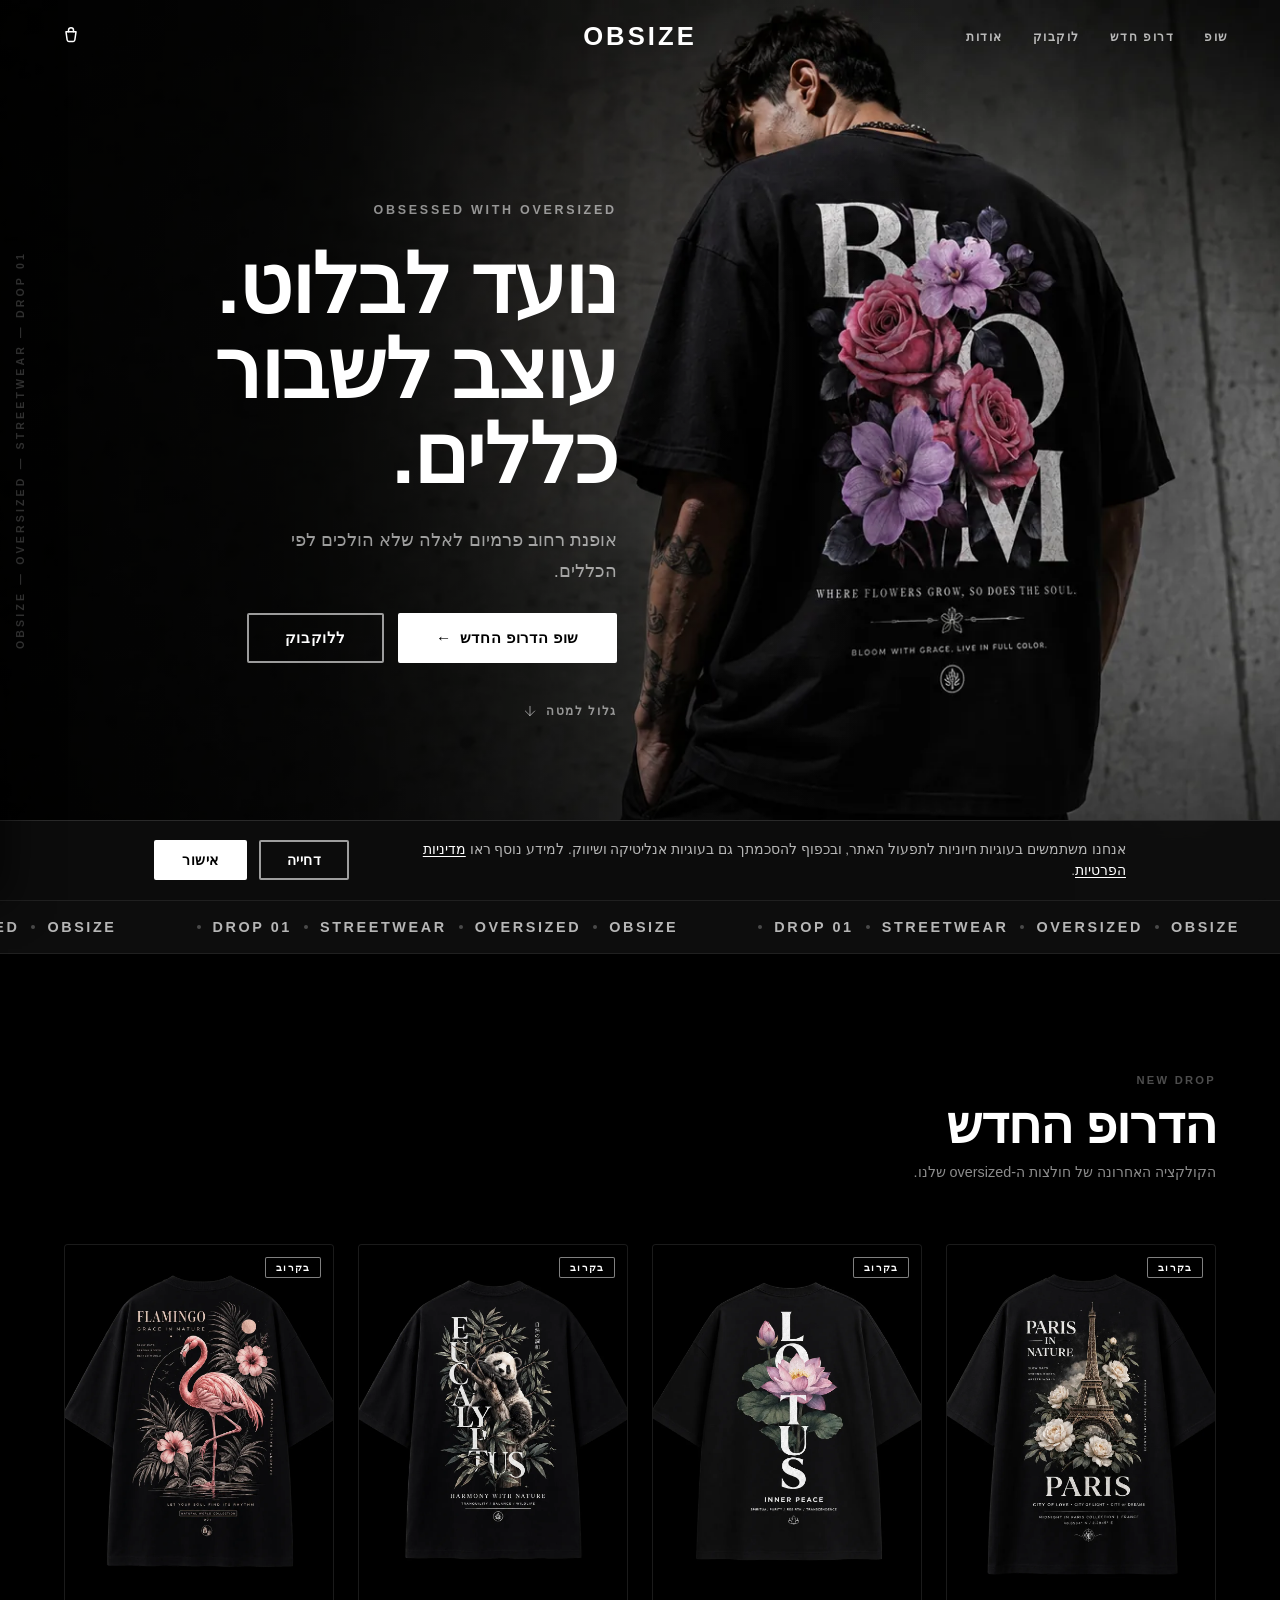
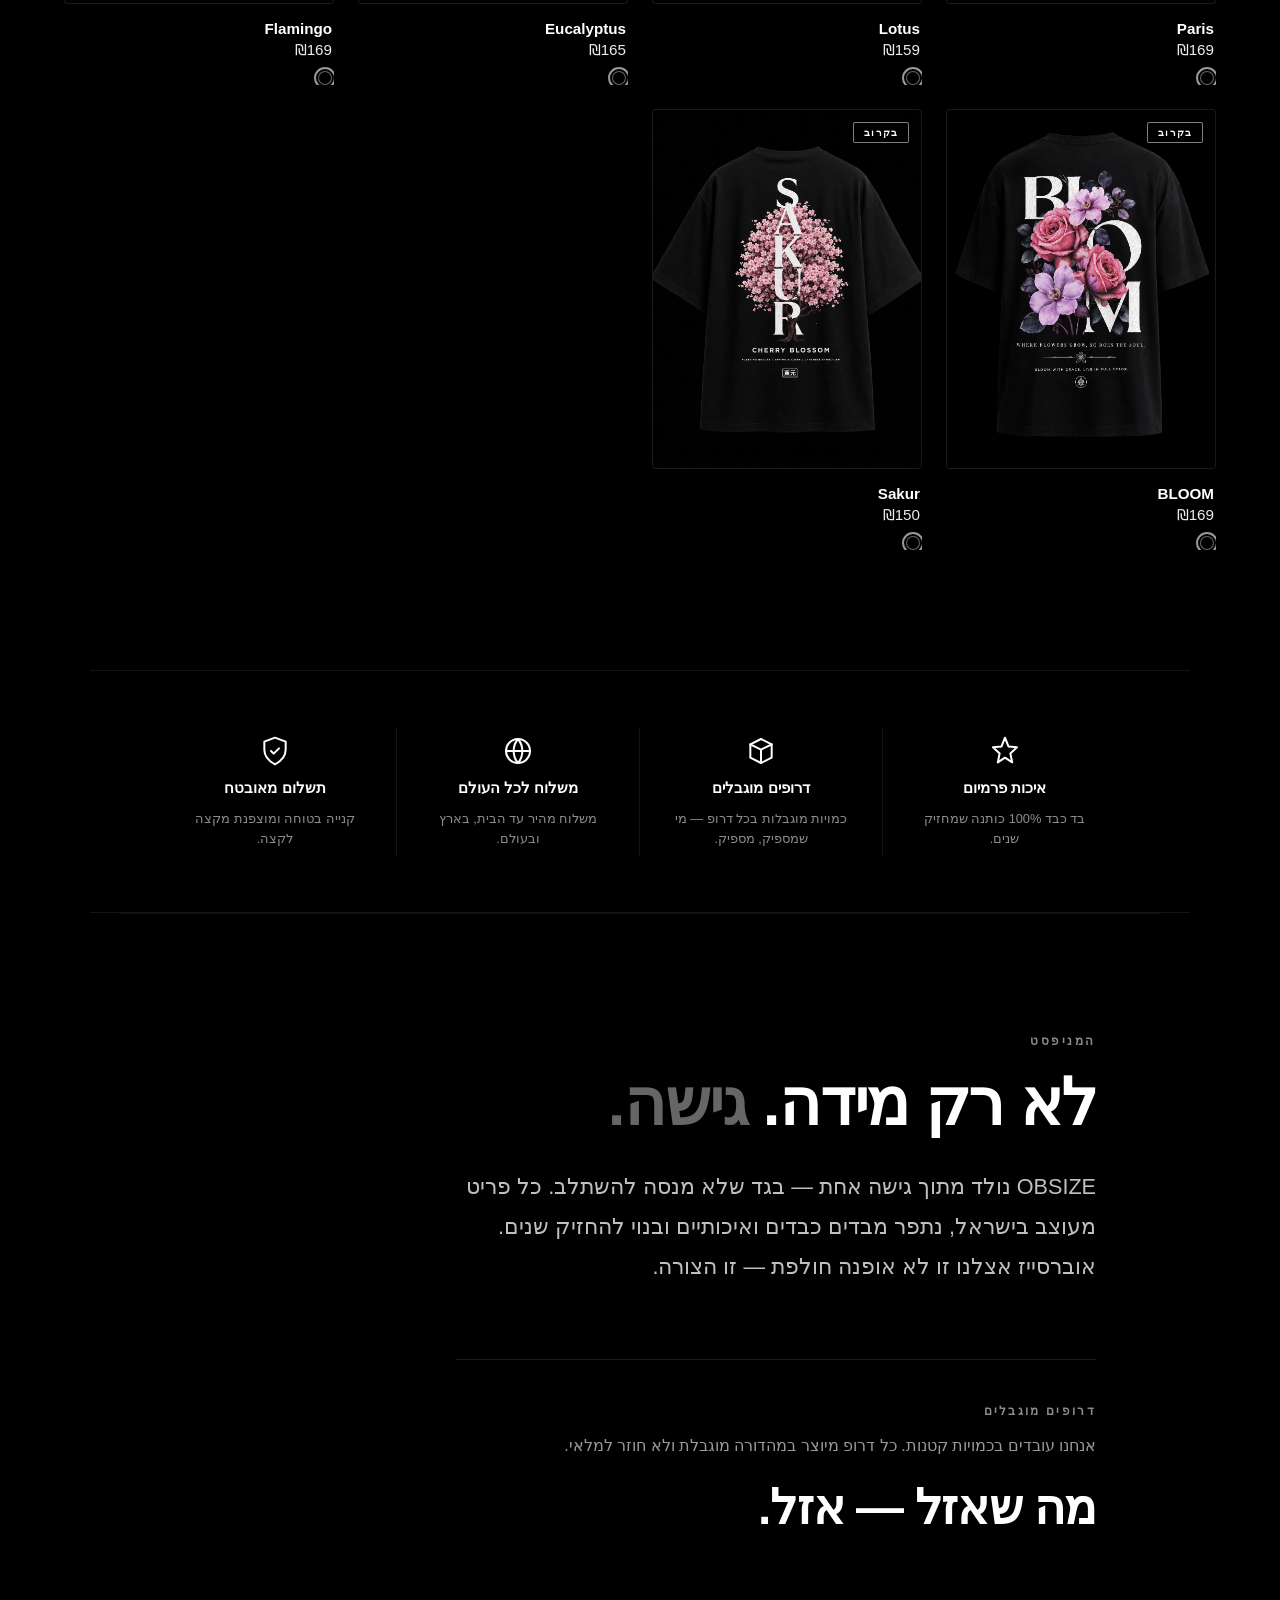
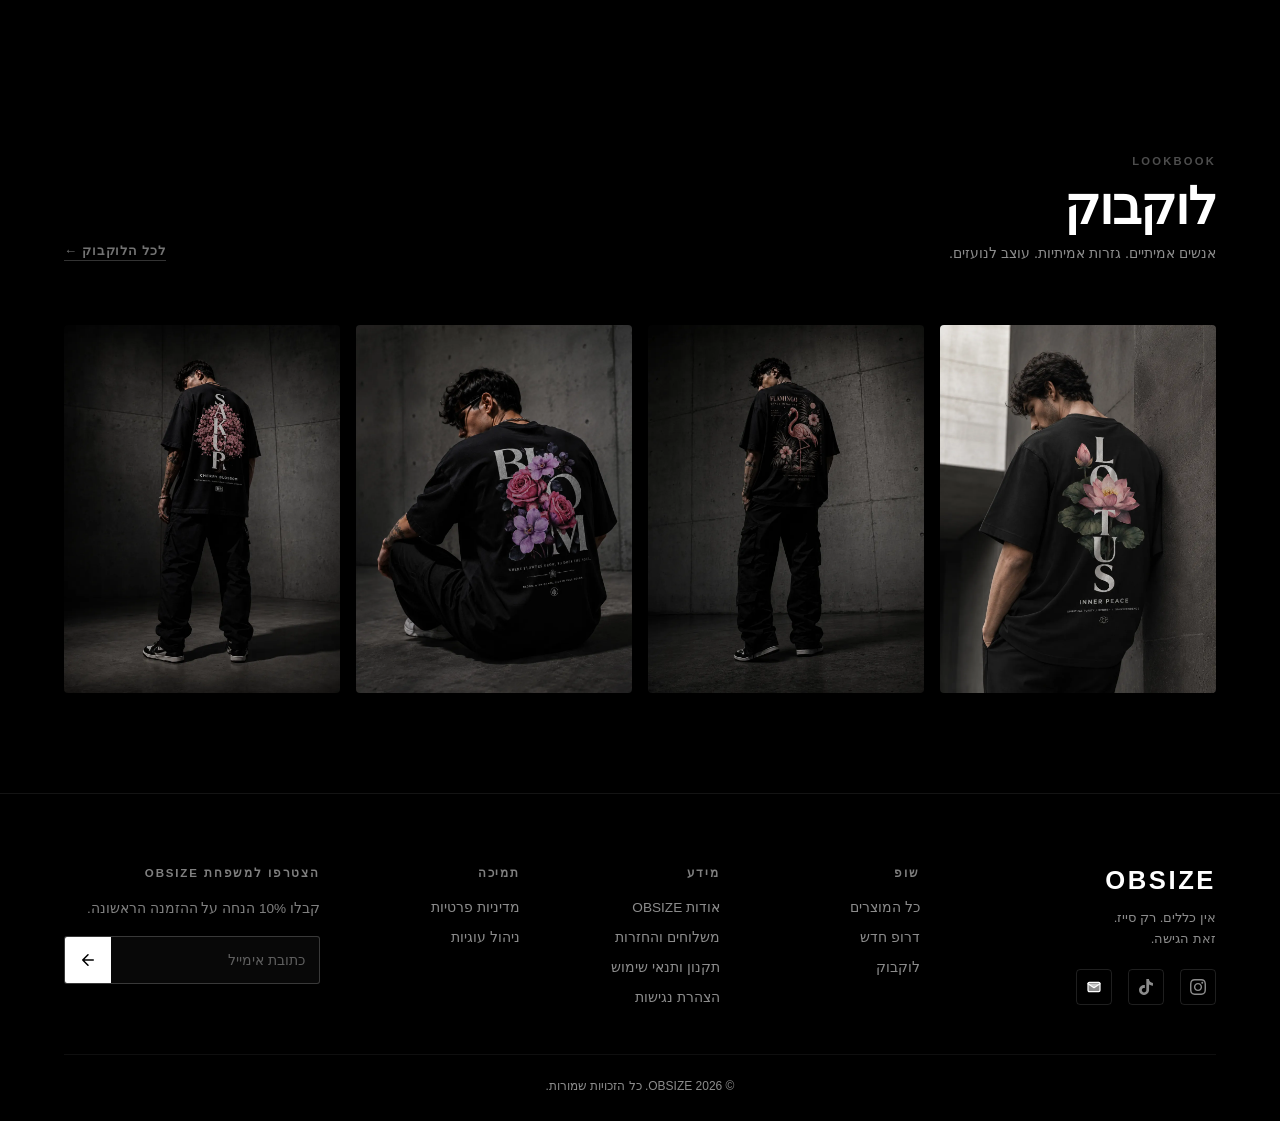
==== index.html @ f1fd3a07 "Drop the white colourway from BLOOM BLOOM was the only product offering a white variant, and it isn'" ====
<!DOCTYPE html>
<html lang="he" dir="rtl">
<head>
  <meta charset="UTF-8" />
  <meta name="viewport" content="width=device-width, initial-scale=1.0" />
  <meta http-equiv="Content-Security-Policy" content="default-src 'self'; script-src 'self' https://www.googletagmanager.com https://connect.facebook.net; style-src 'self' 'unsafe-inline' https://fonts.googleapis.com; font-src 'self' https://fonts.gstatic.com; img-src 'self' data: https://www.google-analytics.com https://www.googletagmanager.com https://www.facebook.com https://connect.facebook.net; connect-src 'self' https://www.google-analytics.com https://region1.google-analytics.com https://www.googletagmanager.com https://connect.facebook.net https://www.facebook.com; object-src 'none'; base-uri 'self'; form-action 'self'; upgrade-insecure-requests" />
  <meta name="referrer" content="strict-origin-when-cross-origin" />
  <title>OBSIZE — פחות רעש. יותר סטייל.</title>
  <meta name="description" content="חולצות oversized פרמיום מישראל. בד כותנה כבד, גזרה drop shoulder, עיצוב מינימליסטי. משלוח חינם תוך 48 שעות." />
  <meta name="keywords" content="OBSIZE, חולצות oversized, אופנת רחוב, streetwear, חולצות פרמיום, חולצות דרופ שולדר" />
  <meta name="theme-color" content="#000000" />
  <meta name="author" content="OBSIZE" />
  <link rel="icon" type="image/svg+xml" href="favicon.svg" />
  <link rel="canonical" href="https://obsize.com/" />

  <!-- Open Graph -->
  <meta property="og:type" content="website" />
  <meta property="og:site_name" content="OBSIZE" />
  <meta property="og:locale" content="he_IL" />
  <meta property="og:title" content="OBSIZE — פחות רעש. יותר סטייל." />
  <meta property="og:description" content="חולצות oversized פרמיום מישראל. בד כבד, עיצוב נקי, משלוח חינם." />
  <meta property="og:url" content="https://obsize.com/" />
  <meta property="og:image" content="https://obsize.com/og-image.png" />
  <meta property="og:image:secure_url" content="https://obsize.com/og-image.png" />
  <meta property="og:image:type" content="image/png" />
  <meta property="og:image:width" content="1200" />
  <meta property="og:image:height" content="630" />
  <meta property="og:image:alt" content="OBSIZE — obsessed with oversized" />

  <!-- Twitter -->
  <meta name="twitter:card" content="summary_large_image" />
  <meta name="twitter:title" content="OBSIZE — פחות רעש. יותר סטייל." />
  <meta name="twitter:description" content="חולצות oversized פרמיום מישראל." />
  <meta name="twitter:image" content="https://obsize.com/og-image.png" />
  <meta name="twitter:image:alt" content="OBSIZE — obsessed with oversized" />

  <link rel="preconnect" href="https://fonts.googleapis.com" />
  <link rel="preconnect" href="https://fonts.gstatic.com" crossorigin />
  <link href="https://fonts.googleapis.com/css2?family=Heebo:wght@300;400;500;700;900&display=swap" rel="stylesheet" />

  <link rel="stylesheet" href="styles.css?v=35" />

  <!-- Schema.org Organization -->
  <script type="application/ld+json">
  {
    "@context": "https://schema.org",
    "@type": "Organization",
    "name": "OBSIZE",
    "url": "https://obsize.com/",
    "logo": "https://obsize.com/favicon.svg",
    "description": "חולצות oversized פרמיום מישראל",
    "sameAs": [
      "https://www.instagram.com/obsize",
      "https://www.tiktok.com/@obsize"
    ]
  }
  </script>
</head>

<body>

  <!-- ─── HEADER ─── -->
  <header id="navbar">
    <nav class="nav-links" aria-label="ניווט ראשי">
      <a href="shop.html">שופ</a>
      <a href="#products">דרופ חדש</a>
      <a href="#lookbook">לוקבוק</a>
      <a href="#benefits">אודות</a>
    </nav>

    <a href="#hero" class="nav-logo">OBSIZE</a>

    <div class="nav-actions">
      <button class="nav-icon cart-toggle" id="cartToggle" aria-label="פתח עגלה">
        <svg viewBox="0 0 24 24" fill="none" stroke="currentColor" stroke-width="1.8" stroke-linecap="round" stroke-linejoin="round" aria-hidden="true">
          <path d="M6 7h12l-1.4 9.8a2 2 0 0 1-2 1.7H9.4a2 2 0 0 1-2-1.7L6 7Z"/>
          <path d="M9 7V5a3 3 0 0 1 6 0v2"/>
        </svg>
        <span class="cart-badge" id="cartBadge" hidden>0</span>
      </button>
      <button class="hamburger" id="hamburger" aria-label="תפריט">
        <span></span><span></span><span></span>
      </button>
    </div>
  </header>

  <div class="mobile-menu" id="mobileMenu">
    <a href="shop.html">שופ</a>
    <a href="#products">דרופ חדש</a>
    <a href="#lookbook">לוקבוק</a>
    <a href="#benefits">אודות</a>
    <a href="#products" class="btn btn-primary">לקנייה עכשיו</a>
  </div>

  <!-- ─── HERO ─── -->
  <section id="hero">
    <!-- Full-bleed background photo (spans the entire hero, edge to edge).
         To swap later, replace the files under assets/images/hero/
         (keep both the .webp source and the .jpg fallback). -->
    <div class="hero-visual">
      <picture class="hero-img">
        <source srcset="assets/images/hero/hero-wide.webp" type="image/webp" />
        <img src="assets/images/hero/hero-wide.jpg" alt="דוגמן לובש חולצת OBSIZE oversized שחורה עם הדפס פרחי BLOOM, צילום גב על רקע קיר כהה" loading="eager" fetchpriority="high" />
      </picture>
    </div>
    <div class="hero-scrim" aria-hidden="true"></div>

    <div class="hero-content">
      <p class="hero-eyebrow reveal">Obsessed with Oversized</p>
      <h1 class="hero-title reveal reveal-delay-1">
        נועד לבלוט.<br />
        <span>עוצב לשבור כללים.</span>
      </h1>
      <p class="hero-sub reveal reveal-delay-2">
        אופנת רחוב פרמיום לאלה שלא הולכים לפי הכללים.
      </p>
      <div class="hero-btns reveal reveal-delay-3">
        <a href="#products" class="btn btn-primary">שופ הדרופ החדש <span class="btn-arrow" aria-hidden="true">←</span></a>
        <a href="#lookbook" class="btn btn-outline">ללוקבוק</a>
      </div>
      <a href="#products" class="hero-scroll reveal reveal-delay-4" aria-label="גלול אל הקולקציה">
        <span>גלול למטה</span>
        <svg viewBox="0 0 24 24" fill="none" stroke="currentColor" stroke-width="1.5" stroke-linecap="round" stroke-linejoin="round" aria-hidden="true"><path d="M12 5v14M19 12l-7 7-7-7"/></svg>
      </a>
    </div>

    <div class="hero-side" aria-hidden="true">OBSIZE — OVERSIZED — STREETWEAR — DROP 01</div>
  </section>

  <!-- ─── MARQUEE ─── -->
  <div id="ticker" aria-hidden="true">
    <div class="ticker-track">
      <!-- Duplicated for seamless loop -->
      <div class="ticker-item"><span>OBSIZE</span><span class="ticker-sep"></span><span>OVERSIZED</span><span class="ticker-sep"></span><span>STREETWEAR</span><span class="ticker-sep"></span><span>DROP 01</span><span class="ticker-sep"></span></div>
      <div class="ticker-item"><span>OBSIZE</span><span class="ticker-sep"></span><span>OVERSIZED</span><span class="ticker-sep"></span><span>STREETWEAR</span><span class="ticker-sep"></span><span>DROP 01</span><span class="ticker-sep"></span></div>
      <div class="ticker-item"><span>OBSIZE</span><span class="ticker-sep"></span><span>OVERSIZED</span><span class="ticker-sep"></span><span>STREETWEAR</span><span class="ticker-sep"></span><span>DROP 01</span><span class="ticker-sep"></span></div>
      <div class="ticker-item"><span>OBSIZE</span><span class="ticker-sep"></span><span>OVERSIZED</span><span class="ticker-sep"></span><span>STREETWEAR</span><span class="ticker-sep"></span><span>DROP 01</span><span class="ticker-sep"></span></div>
    </div>
  </div>

  <!-- ─── NEW DROP (product grid) ─── -->
  <section id="products">
    <div class="section-header reveal">
      <div>
        <p class="section-label">NEW DROP</p>
        <h2 class="section-title">הדרופ החדש</h2>
        <p class="section-sub">הקולקציה האחרונה של חולצות ה-oversized שלנו.</p>
      </div>
    </div>

    <div class="products-grid" id="productsGrid"></div>
  </section>

  <!-- ─── BENEFITS BAR ─── -->
  <section id="benefits" class="benefits" aria-label="היתרונות שלנו">
    <div class="benefit reveal reveal-delay-1">
      <div class="benefit-icon">
        <svg viewBox="0 0 24 24" fill="none" stroke="currentColor" stroke-width="1.5" stroke-linecap="round" stroke-linejoin="round" aria-hidden="true"><path d="M12 2l2.6 6.6L21 9.2l-5 4.6 1.4 6.7L12 17l-5.4 3.5L8 13.8l-5-4.6 6.4-.6L12 2z"/></svg>
      </div>
      <h3 class="benefit-title">איכות פרמיום</h3>
      <p class="benefit-text">בד כבד 100% כותנה שמחזיק שנים.</p>
    </div>
    <div class="benefit reveal reveal-delay-2">
      <div class="benefit-icon">
        <svg viewBox="0 0 24 24" fill="none" stroke="currentColor" stroke-width="1.5" stroke-linecap="round" stroke-linejoin="round" aria-hidden="true"><path d="M20 7L12 3 4 7v10l8 4 8-4V7z"/><path d="M4 7l8 4 8-4M12 21V11"/></svg>
      </div>
      <h3 class="benefit-title">דרופים מוגבלים</h3>
      <p class="benefit-text">כמויות מוגבלות בכל דרופ — מי שמספיק, מספיק.</p>
    </div>
    <div class="benefit reveal reveal-delay-3">
      <div class="benefit-icon">
        <svg viewBox="0 0 24 24" fill="none" stroke="currentColor" stroke-width="1.5" stroke-linecap="round" stroke-linejoin="round" aria-hidden="true"><circle cx="12" cy="12" r="9"/><path d="M3 12h18M12 3a14 14 0 0 1 0 18 14 14 0 0 1 0-18z"/></svg>
      </div>
      <h3 class="benefit-title">משלוח לכל העולם</h3>
      <p class="benefit-text">משלוח מהיר עד הבית, בארץ ובעולם.</p>
    </div>
    <div class="benefit reveal reveal-delay-4">
      <div class="benefit-icon">
        <svg viewBox="0 0 24 24" fill="none" stroke="currentColor" stroke-width="1.5" stroke-linecap="round" stroke-linejoin="round" aria-hidden="true"><path d="M12 2l8 3v6c0 5-3.4 8.5-8 11-4.6-2.5-8-6-8-11V5l8-3z"/><path d="M9 12l2 2 4-4"/></svg>
      </div>
      <h3 class="benefit-title">תשלום מאובטח</h3>
      <p class="benefit-text">קנייה בטוחה ומוצפנת מקצה לקצה.</p>
    </div>
  </section>

  <!-- ─── BRAND STORY ─── -->
  <section id="story" class="story">
    <div class="story-inner reveal">
      <p class="story-eyebrow">המניפסט</p>
      <h2 class="story-title">לא רק מידה. <span>גישה.</span></h2>
      <p class="story-text">
        OBSIZE נולד מתוך גישה אחת — בגד שלא מנסה להשתלב. כל פריט מעוצב בישראל,
        נתפר מבדים כבדים ואיכותיים ובנוי להחזיק שנים. אוברסייז אצלנו זו לא אופנה
        חולפת — זו הצורה.
      </p>
    </div>
    <div class="story-drop reveal reveal-delay-1">
      <p class="story-drop-label">דרופים מוגבלים</p>
      <p class="story-drop-text">
        אנחנו עובדים בכמויות קטנות. כל דרופ מיוצר במהדורה מוגבלת ולא חוזר למלאי.
      </p>
      <p class="story-drop-punch">מה שאזל — אזל.</p>
    </div>
  </section>

  <!-- ─── LOOKBOOK ─── -->
  <section id="lookbook">
    <div class="section-header reveal">
      <div>
        <p class="section-label">LOOKBOOK</p>
        <h2 class="section-title">לוקבוק</h2>
        <p class="section-sub">אנשים אמיתיים. גזרות אמיתיות. עוצב לנועזים.</p>
      </div>
      <a href="#lookbook" class="section-link">לכל הלוקבוק ←</a>
    </div>

    <div class="lookbook-grid">
      <figure class="lookbook-tile reveal reveal-delay-1">
        <picture>
          <source srcset="assets/images/lookbook/look-1.webp" type="image/webp" />
          <img src="assets/images/lookbook/look-1.jpg" alt="דוגמן לובש חולצת OBSIZE LOTUS oversized שחורה, נשען על עמוד בטון, צילום גב" loading="lazy" />
        </picture>
      </figure>
      <figure class="lookbook-tile reveal reveal-delay-2">
        <picture>
          <source srcset="assets/images/lookbook/look-2.webp" type="image/webp" />
          <img src="assets/images/lookbook/look-2.jpg" alt="דוגמן לובש חולצת OBSIZE FLAMINGO oversized שחורה ומכנסי דגמ&quot;ח, צילום גב בגוף מלא" loading="lazy" />
        </picture>
      </figure>
      <figure class="lookbook-tile reveal reveal-delay-3">
        <picture>
          <source srcset="assets/images/lookbook/look-3.webp" type="image/webp" />
          <img src="assets/images/lookbook/look-3.jpg" alt="דוגמן כורע לובש חולצת OBSIZE BLOOM oversized שחורה, צילום גב המציג את הדפס הפרחים" loading="lazy" />
        </picture>
      </figure>
      <figure class="lookbook-tile reveal reveal-delay-4">
        <picture>
          <source srcset="assets/images/lookbook/look-4.webp" type="image/webp" />
          <img src="assets/images/lookbook/look-4.jpg" alt="דוגמן לובש חולצת OBSIZE SAKUR oversized שחורה עם הדפס פריחת דובדבן, צילום גב בגוף מלא" loading="lazy" />
        </picture>
      </figure>
    </div>
  </section>

  <!-- ─── FOOTER ─── -->
  <footer>
    <div class="footer-top">
      <div class="footer-brand">
        <p class="footer-logo">OBSIZE</p>
        <p class="footer-tagline">אין כללים. רק סייז.<br/>זאת הגישה.</p>
        <div class="social-icons">
          <a href="https://www.instagram.com/obsize" target="_blank" rel="noopener noreferrer" class="social-icon" aria-label="Instagram">
            <svg viewBox="0 0 24 24"><path d="M12 2.163c3.204 0 3.584.012 4.85.07 3.252.148 4.771 1.691 4.919 4.919.058 1.265.069 1.645.069 4.849 0 3.205-.012 3.584-.069 4.849-.149 3.225-1.664 4.771-4.919 4.919-1.266.058-1.644.07-4.85.07-3.204 0-3.584-.012-4.849-.07-3.26-.149-4.771-1.699-4.919-4.92-.058-1.265-.07-1.644-.07-4.849 0-3.204.013-3.583.07-4.849.149-3.227 1.664-4.771 4.919-4.919 1.266-.057 1.645-.069 4.849-.069zm0-2.163c-3.259 0-3.667.014-4.947.072-4.358.2-6.78 2.618-6.98 6.98-.059 1.281-.073 1.689-.073 4.948 0 3.259.014 3.668.072 4.948.2 4.358 2.618 6.78 6.98 6.98 1.281.058 1.689.072 4.948.072 3.259 0 3.668-.014 4.948-.072 4.354-.2 6.782-2.618 6.979-6.98.059-1.28.073-1.689.073-4.948 0-3.259-.014-3.667-.072-4.947-.196-4.354-2.617-6.78-6.979-6.98-1.281-.059-1.69-.073-4.949-.073zm0 5.838c-3.403 0-6.162 2.759-6.162 6.162s2.759 6.163 6.162 6.163 6.162-2.759 6.162-6.163c0-3.403-2.759-6.162-6.162-6.162zm0 10.162c-2.209 0-4-1.79-4-4 0-2.209 1.791-4 4-4s4 1.791 4 4c0 2.21-1.791 4-4 4zm6.406-11.845c-.796 0-1.441.645-1.441 1.44s.645 1.44 1.441 1.44c.795 0 1.439-.645 1.439-1.44s-.644-1.44-1.439-1.44z"/></svg>
          </a>
          <a href="https://www.tiktok.com/@obsize" target="_blank" rel="noopener noreferrer" class="social-icon" aria-label="TikTok">
            <svg viewBox="0 0 24 24"><path d="M12.525.02c1.31-.02 2.61-.01 3.91-.02.08 1.53.63 3.09 1.75 4.17 1.12 1.11 2.7 1.62 4.24 1.79v4.03c-1.44-.05-2.89-.35-4.2-.97-.57-.26-1.1-.59-1.62-.93-.01 2.92.01 5.84-.02 8.75-.08 1.4-.54 2.79-1.35 3.94-1.31 1.92-3.58 3.17-5.91 3.21-1.43.08-2.86-.31-4.08-1.03-2.02-1.19-3.44-3.37-3.65-5.71-.02-.5-.03-1-.01-1.49.18-1.9 1.12-3.72 2.58-4.96 1.66-1.44 3.98-2.13 6.15-1.72.02 1.48-.04 2.96-.04 4.44-.99-.32-2.15-.23-3.02.37-.63.41-1.11 1.04-1.36 1.75-.21.51-.15 1.07-.14 1.61.24 1.64 1.82 3.02 3.5 2.87 1.12-.01 2.19-.66 2.77-1.61.19-.33.4-.67.41-1.06.1-1.79.06-3.57.07-5.36.01-4.03-.01-8.05.02-12.07z"/></svg>
          </a>
          <a href="mailto:hello@obsize.com" class="social-icon" aria-label="אימייל">
            <svg viewBox="0 0 24 24" fill="none" stroke="currentColor" stroke-width="1.8" stroke-linecap="round" stroke-linejoin="round"><rect x="3" y="5" width="18" height="14" rx="2"/><path d="M3 7l9 6 9-6"/></svg>
          </a>
        </div>
      </div>

      <div class="footer-col">
        <p class="footer-col-title">שופ</p>
        <ul class="footer-links">
          <li><a href="shop.html">כל המוצרים</a></li>
          <li><a href="#products">דרופ חדש</a></li>
          <li><a href="#lookbook">לוקבוק</a></li>
        </ul>
      </div>

      <div class="footer-col">
        <p class="footer-col-title">מידע</p>
        <ul class="footer-links">
          <li><a href="#benefits">אודות OBSIZE</a></li>
          <li><a href="terms.html">משלוחים והחזרות</a></li>
          <li><a href="terms.html">תקנון ותנאי שימוש</a></li>
          <li><a href="accessibility.html">הצהרת נגישות</a></li>
        </ul>
      </div>

      <div class="footer-col">
        <p class="footer-col-title">תמיכה</p>
        <ul class="footer-links">
          <li><a href="privacy.html">מדיניות פרטיות</a></li>
          <li><a href="#" data-cookie-settings>ניהול עוגיות</a></li>
        </ul>
      </div>

      <div class="footer-newsletter">
        <p class="footer-col-title">הצטרפו למשפחת OBSIZE</p>
        <p class="newsletter-sub">קבלו 10% הנחה על ההזמנה הראשונה.</p>
        <form class="newsletter-form" id="newsletterForm" novalidate>
          <input type="email" id="newsletterEmail" name="email" required placeholder="כתובת אימייל" aria-label="כתובת אימייל" />
          <button type="submit" class="newsletter-btn" aria-label="הרשמה לניוזלטר">
            <svg viewBox="0 0 24 24" fill="none" stroke="currentColor" stroke-width="2" stroke-linecap="round" stroke-linejoin="round" aria-hidden="true"><path d="M19 12H5M12 5l-7 7 7 7"/></svg>
          </button>
        </form>
        <p class="newsletter-msg" id="newsletterMsg" role="status" aria-live="polite" hidden></p>
      </div>
    </div>

    <div class="footer-bottom">
      <p class="footer-copyright">© 2026 OBSIZE. כל הזכויות שמורות.</p>
    </div>
  </footer>


  <!-- ─── CART DRAWER ─── -->
  <div class="cart-backdrop" id="cartBackdrop" aria-hidden="true"></div>
  <aside class="cart-drawer" id="cartDrawer" aria-label="עגלת קניות" aria-hidden="true" inert>
    <header class="cart-drawer-header">
      <h2 class="cart-drawer-title">העגלה שלך</h2>
      <button class="cart-drawer-close" id="cartClose" aria-label="סגור עגלה">&times;</button>
    </header>
    <div class="cart-empty" id="cartEmpty">
      <p>העגלה שלך ריקה</p>
      <span>הוסף פריטים כדי להתחיל</span>
    </div>
    <div class="cart-items" id="cartItems" hidden></div>
    <footer class="cart-drawer-footer" id="cartFooter" hidden>
      <div class="cart-subtotal">
        <span>סה"כ ביניים</span>
        <strong id="cartTotal">₪0</strong>
      </div>
      <p class="cart-shipping-note">משלוח יחושב בצ׳קאאוט</p>
      <button class="btn btn-primary cart-checkout" id="cartCheckout">למעבר לתשלום</button>
    </footer>
  </aside>

  <!-- ─── JS ─── -->
  <script src="analytics.js?v=35"></script>
  <script src="consent.js?v=35"></script>
  <script src="products.js?v=35"></script>
  <script src="script.js?v=35" defer></script>
</body>
</html>
---- styles.css ----
/* ─── Custom Properties ─── */
    :root {
      --black:       #000000;
      --white:       #ffffff;
      --gray-100:    #f5f5f5;
      --gray-200:    #e0e0e0;
      --gray-400:    #9e9e9e;
      --gray-600:    #4a4a4a;
      --gray-800:    #1a1a1a;
      --gray-900:    #0d0d0d;

      --font-main:   'Heebo', sans-serif;

      --ease:        0.3s ease;
      --ease-slow:   0.6s ease;

      --nav-h:       72px;
    }

    /* ─── Reset ─── */
    *, *::before, *::after { box-sizing: border-box; margin: 0; padding: 0; }
html { scroll-behavior: smooth; }
    body {
      font-family: var(--font-main);
      background: var(--black);
      color: var(--white);
      direction: rtl;
      overflow-x: hidden;
      -webkit-font-smoothing: antialiased;
    }
    a { color: inherit; text-decoration: none; }
    img { display: block; width: 100%; }
    ul { list-style: none; }
    button { cursor: pointer; font-family: var(--font-main); border: none; background: none; }

    /* ─── Fade-in on scroll ─── */
    .reveal {
      opacity: 0;
      transform: translateY(32px);
      transition: opacity 0.7s ease, transform 0.7s ease;
    }
    .reveal.visible {
      opacity: 1;
      transform: translateY(0);
    }
    .reveal-delay-1 { transition-delay: 0.1s; }
    .reveal-delay-2 { transition-delay: 0.2s; }
    .reveal-delay-3 { transition-delay: 0.3s; }
    .reveal-delay-4 { transition-delay: 0.4s; }

    /* ─── Buttons ─── */
    .btn {
      display: inline-flex;
      align-items: center;
      justify-content: center;
      padding: 14px 36px;
      font-size: 0.95rem;
      font-weight: 700;
      letter-spacing: 0.04em;
      border-radius: 2px;
      transition: background var(--ease), color var(--ease), border-color var(--ease), transform var(--ease), box-shadow var(--ease);
    }
    .btn:active { transform: scale(0.97); }

    .btn-primary {
      background: var(--white);
      color: var(--black);
      border: 2px solid var(--white);
    }
    .btn-primary:hover {
      background: var(--black);
      color: var(--white);
    }

    .btn-outline {
      background: transparent;
      color: var(--white);
      border: 2px solid rgba(255,255,255,0.6);
    }
    .btn-outline:hover {
      border-color: var(--white);
      background: rgba(255,255,255,0.06);
    }

    /* ─── NAV ─── */
    #navbar {
      position: fixed;
      top: 0; right: 0; left: 0;
      z-index: 100;
      height: var(--nav-h);
      display: flex;
      align-items: center;
      justify-content: space-between;
      padding: 0 5vw;
      background: rgba(0,0,0,0.0);
      transition: background 0.4s ease, backdrop-filter 0.4s ease;
    }
    #navbar.scrolled {
      background: rgba(0,0,0,0.88);
      backdrop-filter: blur(12px);
      -webkit-backdrop-filter: blur(12px);
      border-bottom: 1px solid rgba(255,255,255,0.07);
    }

    .nav-logo {
      font-size: 1.6rem;
      font-weight: 900;
      letter-spacing: 0.12em;
      text-transform: uppercase;
    }

    .nav-links {
      display: flex;
      gap: 36px;
    }
    .nav-links a {
      font-size: 0.85rem;
      font-weight: 500;
      letter-spacing: 0.06em;
      color: rgba(255,255,255,0.75);
      transition: color var(--ease);
    }
    .nav-links a:hover { color: var(--white); }

    .nav-end {
      display: flex;
      align-items: center;
      gap: 12px;
    }
    .nav-end .btn { padding: 10px 22px; font-size: 0.82rem; }

    /* hamburger */
    .hamburger {
      display: none;
      flex-direction: column;
      gap: 5px;
      background: none;
      border: none;
      cursor: pointer;
      padding: 4px;
    }
    .hamburger span {
      display: block;
      width: 24px;
      height: 2px;
      background: var(--white);
      border-radius: 2px;
      transition: transform 0.3s ease, opacity 0.3s ease;
    }
    .hamburger.open span:nth-child(1) { transform: translateY(7px) rotate(45deg); }
    .hamburger.open span:nth-child(2) { opacity: 0; }
    .hamburger.open span:nth-child(3) { transform: translateY(-7px) rotate(-45deg); }

    .mobile-menu {
      display: none;
      position: fixed;
      top: var(--nav-h);
      right: 0; left: 0;
      background: var(--black);
      border-top: 1px solid rgba(255,255,255,0.08);
      padding: 32px 5vw 40px;
      z-index: 99;
      flex-direction: column;
      gap: 24px;
    }
    .mobile-menu.open { display: flex; }
    .mobile-menu a {
      font-size: 1.1rem;
      font-weight: 500;
      color: rgba(255,255,255,0.8);
      border-bottom: 1px solid rgba(255,255,255,0.07);
      padding-bottom: 16px;
      transition: color var(--ease);
    }
    .mobile-menu a:hover { color: var(--white); }
    .mobile-menu .btn { width: 100%; margin-top: 8px; border-bottom: none; }
    /* The CTA is an <a>, so .mobile-menu a would paint its label white on the
       white button — force the primary button's own colours back. */
    .mobile-menu .btn-primary { color: var(--black); }
    .mobile-menu .btn-primary:hover { color: var(--black); }

    /* ─── TICKER ─── */
    #ticker {
      border-top: 1px solid rgba(255,255,255,0.08);
      border-bottom: 1px solid rgba(255,255,255,0.08);
      overflow: hidden;
      padding: 18px 0;
      background: var(--gray-900);
    }

    .ticker-track {
      display: flex;
      width: max-content;
      animation: ticker-scroll 26s linear infinite;
    }
    .ticker-track:hover { animation-play-state: paused; }

    @keyframes ticker-scroll {
      from { transform: translateX(0); }
      to   { transform: translateX(-50%); }
    }

    .ticker-item {
      display: flex;
      align-items: center;
      gap: 12px;
      padding: 0 40px;
      white-space: nowrap;
      font-size: 0.82rem;
      font-weight: 600;
      letter-spacing: 0.1em;
      text-transform: uppercase;
      color: rgba(255,255,255,0.7);
    }
    .ticker-sep {
      width: 4px; height: 4px;
      background: rgba(255,255,255,0.25);
      border-radius: 50%;
    }

    /* ─── PRODUCTS ─── */
    #products {
      padding: 120px 5vw;
    }

    .section-header {
      display: flex;
      align-items: flex-end;
      justify-content: space-between;
      margin-bottom: 64px;
    }

    .section-label {
      font-size: 0.7rem;
      font-weight: 700;
      letter-spacing: 0.2em;
      text-transform: uppercase;
      color: rgba(255,255,255,0.3);
      margin-bottom: 12px;
    }

    .section-title {
      font-size: clamp(2rem, 4vw, 3.2rem);
      font-weight: 900;
      letter-spacing: -0.02em;
      line-height: 1.1;
    }

    .section-link {
      font-size: 0.82rem;
      font-weight: 600;
      letter-spacing: 0.06em;
      color: rgba(255,255,255,0.45);
      border-bottom: 1px solid rgba(255,255,255,0.2);
      padding-bottom: 2px;
      transition: color var(--ease), border-color var(--ease);
      white-space: nowrap;
    }
    .section-link:hover { color: var(--white); border-color: var(--white); }

    .products-grid {
      display: grid;
      grid-template-columns: repeat(4, 1fr);
      gap: 24px;
    }

    /* ─── SHOP PAGE (shop.html) ─── */
    /* Dedicated full catalog: clears the fixed navbar, 3 columns on desktop
       and 2 on phones (the homepage grid stays a single-column showcase). */
    #shop {
      padding: calc(var(--nav-h) + 64px) 5vw 120px;
    }
    .shop-intro { margin-bottom: 56px; }
    .shop-grid {
      display: grid;
      grid-template-columns: repeat(3, 1fr);
      gap: 24px;
    }
    @media (max-width: 768px) {
      #shop { padding: calc(var(--nav-h) + 36px) 5vw 80px; }
      .shop-intro { margin-bottom: 36px; }
      .shop-grid { grid-template-columns: repeat(2, 1fr); gap: 14px; }
    }

    .product-card {
      background: var(--gray-900);
      border: 1px solid rgba(255,255,255,0.06);
      border-radius: 4px;
      overflow: hidden;
      position: relative;
      cursor: pointer;
      transition: border-color var(--ease), transform var(--ease);
    }
    .product-card:hover {
      border-color: rgba(255,255,255,0.2);
      transform: translateY(-4px);
    }

    .product-img {
      aspect-ratio: 3/4;
      background: var(--gray-800);
      position: relative;
      overflow: hidden;
      display: flex;
      align-items: center;
      justify-content: center;
    }
    .product-img::before {
      content: '';
      position: absolute;
      inset: 0;
      background: linear-gradient(to bottom, transparent 60%, rgba(0,0,0,0.5));
    }

    /* Placeholder shirt illustration */
    .shirt-placeholder {
      width: 65%;
      opacity: 0.12;
    }

    .product-img-overlay {
      position: absolute;
      inset: 0;
      display: flex;
      align-items: flex-end;
      justify-content: center;
      padding-bottom: 24px;
      opacity: 0;
      transition: opacity var(--ease);
    }
    .product-card:hover .product-img-overlay {
      opacity: 1;
    }
    @media (hover: none) {
      .product-img-overlay { opacity: 1; }
    }
    .product-img-overlay .btn {
      padding: 12px 28px;
      font-size: 0.82rem;
    }

    .product-info {
      padding: 20px;
    }
    .product-tag {
      font-size: 0.68rem;
      font-weight: 700;
      letter-spacing: 0.14em;
      text-transform: uppercase;
      color: rgba(255,255,255,0.3);
      margin-bottom: 8px;
    }
    .product-name {
      font-size: 1rem;
      font-weight: 700;
      margin-bottom: 6px;
    }
    .product-price {
      font-size: 0.9rem;
      font-weight: 500;
      color: rgba(255,255,255,0.6);
    }
    .product-colors {
      display: flex;
      gap: 8px;
      margin-top: 12px;
    }
    .color-dot {
      width: 14px; height: 14px;
      border-radius: 50%;
      border: 1px solid rgba(255,255,255,0.2);
      cursor: pointer;
      transition: transform var(--ease);
    }
    .color-dot:hover { transform: scale(1.25); }

    .product-sizes {
      display: flex;
      gap: 6px;
      margin-top: 14px;
      flex-wrap: wrap;
    }
    .size-btn {
      width: 36px;
      height: 36px;
      border: 1px solid rgba(255,255,255,0.15);
      border-radius: 2px;
      background: transparent;
      color: rgba(255,255,255,0.5);
      font-family: var(--font-main);
      font-size: 0.72rem;
      font-weight: 700;
      letter-spacing: 0.04em;
      cursor: pointer;
      transition: border-color var(--ease), color var(--ease), background var(--ease);
    }
    .size-btn:hover {
      border-color: rgba(255,255,255,0.45);
      color: var(--white);
    }
    .size-btn.active {
      background: var(--white);
      color: var(--black);
      border-color: var(--white);
    }
    .size-btn.sold-out {
      opacity: 0.25;
      cursor: not-allowed;
      text-decoration: line-through;
    }
    .size-btn.sold-out:hover {
      border-color: rgba(255,255,255,0.15);
      color: rgba(255,255,255,0.5);
    }

    /* Card accent line top */
    .product-card::after {
      content: '';
      position: absolute;
      top: 0; right: 0; left: 0;
      height: 2px;
      background: linear-gradient(90deg, transparent, rgba(255,255,255,0.3), transparent);
      opacity: 0;
      transition: opacity var(--ease);
    }
    .product-card:hover::after { opacity: 1; }

    /* ─── FOOTER ─── */
    footer {
      border-top: 1px solid rgba(255,255,255,0.08);
      padding: 60px 5vw 32px;
    }

    .footer-top {
      display: grid;
      grid-template-columns: 1fr auto auto;
      gap: 64px;
      align-items: start;
      margin-bottom: 48px;
    }

    .footer-logo {
      font-size: 1.4rem;
      font-weight: 900;
      letter-spacing: 0.1em;
      text-transform: uppercase;
      margin-bottom: 12px;
    }
    .footer-tagline {
      font-size: 0.82rem;
      color: rgba(255,255,255,0.55);
      max-width: 240px;
      line-height: 1.6;
    }

    .footer-col-title {
      font-size: 0.7rem;
      font-weight: 700;
      letter-spacing: 0.18em;
      text-transform: uppercase;
      color: rgba(255,255,255,0.55);
      margin-bottom: 20px;
    }
    .footer-links {
      display: flex;
      flex-direction: column;
      gap: 12px;
    }
    .footer-links a {
      font-size: 0.85rem;
      color: rgba(255,255,255,0.55);
      transition: color var(--ease);
    }
    .footer-links a:hover { color: var(--white); }

    .footer-bottom {
      display: flex;
      align-items: center;
      justify-content: space-between;
      padding-top: 24px;
      border-top: 1px solid rgba(255,255,255,0.06);
    }

    .footer-copyright {
      font-size: 0.75rem;
      color: rgba(255,255,255,0.55);
    }

    .social-icons {
      display: flex;
      gap: 16px;
    }
    .social-icon {
      width: 36px; height: 36px;
      border: 1px solid rgba(255,255,255,0.12);
      border-radius: 4px;
      display: flex;
      align-items: center;
      justify-content: center;
      transition: border-color var(--ease), background var(--ease);
    }
    .social-icon:hover {
      border-color: rgba(255,255,255,0.35);
      background: rgba(255,255,255,0.05);
    }
    .social-icon svg {
      width: 16px; height: 16px;
      fill: rgba(255,255,255,0.55);
      transition: fill var(--ease);
    }
    .social-icon:hover svg { fill: var(--white); }

    /* ─── RESPONSIVE ─── */
    @media (max-width: 1200px) {
      .products-grid { grid-template-columns: repeat(2, 1fr); }
    }
    @media (max-width: 768px) {
      :root { --nav-h: 64px; }

      .nav-links, .nav-buy-btn { display: none; }
      .hamburger { display: flex; }

      #hero {
        grid-template-columns: 1fr;
        text-align: right;
        padding-top: calc(var(--nav-h) + 24px);
      }
      .hero-content { align-items: flex-start; }
      .hero-sub { max-width: 100%; }

      .products-grid { grid-template-columns: 1fr; }

      .section-header { flex-direction: column; align-items: flex-start; gap: 16px; }

      .footer-top {
        grid-template-columns: 1fr;
        gap: 40px;
      }
      .footer-bottom { flex-direction: column; gap: 20px; }
    }

    /* ─── CHECKOUT ─── */
    .checkout-header {
      height: var(--nav-h);
      padding: 0 5vw;
      border-bottom: 1px solid rgba(255,255,255,0.07);
      display: flex;
      align-items: center;
      justify-content: space-between;
      background: rgba(0,0,0,0.92);
      backdrop-filter: blur(12px);
      -webkit-backdrop-filter: blur(12px);
    }
    .checkout-continue {
      font-size: 0.82rem;
      color: rgba(255,255,255,0.55);
      letter-spacing: 0.04em;
      transition: color var(--ease);
    }
    .checkout-continue:hover { color: var(--white); }

    .checkout {
      max-width: 1240px;
      margin: 0 auto;
      padding: 48px 5vw 80px;
    }
    .checkout-grid {
      display: grid;
      grid-template-columns: 1.4fr 1fr;
      gap: 56px;
      align-items: start;
    }

    .checkout-form {
      display: flex;
      flex-direction: column;
      gap: 36px;
    }
    .checkout-section {
      display: flex;
      flex-direction: column;
      gap: 16px;
    }
    .checkout-section-title {
      font-size: 1.1rem;
      font-weight: 800;
      letter-spacing: 0.02em;
      margin-bottom: 4px;
    }
    .checkout-row {
      display: grid;
      grid-template-columns: 1fr 1fr;
      gap: 16px;
    }
    .checkout-field {
      display: flex;
      flex-direction: column;
      gap: 6px;
    }
    .checkout-field label {
      font-size: 0.78rem;
      font-weight: 600;
      color: rgba(255,255,255,0.55);
      letter-spacing: 0.04em;
    }
    .checkout-field input {
      width: 100%;
      height: 48px;
      padding: 0 14px;
      background: var(--gray-900);
      border: 1px solid rgba(255,255,255,0.12);
      border-radius: 3px;
      color: var(--white);
      font-family: var(--font-main);
      font-size: 0.92rem;
      transition: border-color var(--ease), background var(--ease);
    }
    .checkout-field input::placeholder { color: rgba(255,255,255,0.25); }
    .checkout-field input:focus {
      outline: none;
      border-color: rgba(255,255,255,0.5);
      background: rgba(255,255,255,0.03);
    }
    .checkout-field input.has-error {
      border-color: #ef4444;
      background: rgba(239,68,68,0.06);
    }
    .checkout-error {
      font-size: 0.75rem;
      color: #ef4444;
      min-height: 1em;
      letter-spacing: 0.02em;
    }
    .checkout-error:empty { display: none; }
    /* Form-level error (captcha not solved / send failed) — bordered callout,
       not the tiny inline field-error style. */
    .checkout-form-error:not(:empty) {
      min-height: 0;
      padding: 12px 14px;
      border: 1px solid rgba(239,68,68,0.4);
      background: rgba(239,68,68,0.08);
      border-radius: 3px;
      line-height: 1.6;
    }
    .checkout-form-error[hidden] { display: none; }

    /* hCaptcha widget — sits above the submit button. The iframe is a fixed
       303px; keep it from overflowing the column on narrow phones. */
    .h-captcha {
      margin: 4px 0 2px;
      min-height: 78px;
    }
    .h-captcha iframe { max-width: 100%; }

    .checkout-disclaimer {
      font-size: 0.78rem;
      color: rgba(255,255,255,0.5);
      padding: 12px 14px;
      background: rgba(255,255,255,0.03);
      border: 1px solid rgba(255,255,255,0.08);
      border-radius: 3px;
    }

    .checkout-submit {
      width: 100%;
      padding: 18px;
      font-size: 1rem;
      letter-spacing: 0.06em;
      display: flex;
      align-items: center;
      justify-content: center;
      gap: 10px;
      margin-top: 8px;
      transition: opacity var(--ease), background var(--ease), color var(--ease);
    }
    .checkout-submit:disabled {
      opacity: 0.7;
      cursor: progress;
    }
    .checkout-submit-amount { opacity: 0.7; font-weight: 600; }

    .checkout-policy {
      font-size: 0.72rem;
      color: rgba(255,255,255,0.35);
      text-align: center;
      line-height: 1.7;
    }

    /* Summary */
    .checkout-summary {
      position: sticky;
      top: 24px;
      padding: 28px;
      background: var(--gray-900);
      border: 1px solid rgba(255,255,255,0.06);
      border-radius: 4px;
      display: flex;
      flex-direction: column;
      gap: 20px;
    }
    .checkout-items {
      display: flex;
      flex-direction: column;
      gap: 16px;
      max-height: 360px;
      overflow-y: auto;
    }
    .checkout-item {
      display: grid;
      grid-template-columns: 56px 1fr auto;
      gap: 14px;
      align-items: center;
    }
    .checkout-item-img {
      width: 56px;
      height: 72px;
      background: var(--gray-800);
      border-radius: 3px;
      overflow: hidden;
      position: relative;
      display: flex;
      align-items: center;
      justify-content: center;
    }
    .checkout-item-img img {
      width: 100%;
      height: 100%;
      object-fit: cover;
      object-position: center top;
    }
    .checkout-item-img svg {
      width: 60%;
      opacity: 0.18;
      fill: var(--white);
    }
    .checkout-item-badge {
      position: absolute;
      top: -8px;
      left: -8px;
      min-width: 22px;
      height: 22px;
      padding: 0 6px;
      background: rgba(255,255,255,0.95);
      color: var(--black);
      border-radius: 999px;
      font-size: 0.72rem;
      font-weight: 800;
      display: flex;
      align-items: center;
      justify-content: center;
    }
    .checkout-item-info { min-width: 0; }
    .checkout-item-name {
      font-size: 0.88rem;
      font-weight: 700;
      margin-bottom: 4px;
      line-height: 1.3;
    }
    .checkout-item-meta {
      font-size: 0.72rem;
      color: rgba(255,255,255,0.4);
      letter-spacing: 0.04em;
    }
    .checkout-item-price {
      font-size: 0.88rem;
      font-weight: 700;
      white-space: nowrap;
    }

    .checkout-totals {
      border-top: 1px solid rgba(255,255,255,0.08);
      padding-top: 16px;
      display: flex;
      flex-direction: column;
      gap: 8px;
    }
    .checkout-line {
      display: flex;
      align-items: center;
      justify-content: space-between;
      font-size: 0.88rem;
      color: rgba(255,255,255,0.6);
    }
    .checkout-line-total {
      padding-top: 12px;
      margin-top: 4px;
      border-top: 1px solid rgba(255,255,255,0.08);
      font-size: 1.1rem;
      font-weight: 800;
      color: var(--white);
    }
    .checkout-free { color: #4ade80; font-weight: 700; font-size: 0.85rem; }

    /* Empty */
    .checkout-empty {
      max-width: 480px;
      margin: 120px auto;
      text-align: center;
      display: flex;
      flex-direction: column;
      align-items: center;
      gap: 18px;
      padding: 0 24px;
    }
    .checkout-empty[hidden] { display: none; }
    .checkout-empty h1 { font-size: 1.8rem; font-weight: 900; }
    .checkout-empty p { color: rgba(255,255,255,0.6); }

    /* Success */
    .checkout-success {
      max-width: 620px;
      margin: 80px auto 100px;
      padding: 0 24px;
    }
    .checkout-success-inner {
      display: flex;
      flex-direction: column;
      align-items: center;
      gap: 18px;
      text-align: center;
      padding: 56px 36px;
      background: var(--gray-900);
      border: 1px solid rgba(255,255,255,0.08);
      border-radius: 6px;
    }
    .checkout-success-icon {
      width: 76px;
      height: 76px;
      color: #4ade80;
      animation: success-pop 0.5s cubic-bezier(0.34, 1.56, 0.64, 1);
    }
    .checkout-success-icon svg {
      width: 100%;
      height: 100%;
    }
    @keyframes success-pop {
      0% { transform: scale(0); opacity: 0; }
      60% { transform: scale(1.1); opacity: 1; }
      100% { transform: scale(1); }
    }
    .checkout-success-tag {
      font-size: 0.7rem;
      font-weight: 700;
      letter-spacing: 0.2em;
      text-transform: uppercase;
      color: rgba(255,255,255,0.35);
    }
    .checkout-success h1 {
      font-size: clamp(1.6rem, 3vw, 2.2rem);
      font-weight: 900;
      letter-spacing: -0.02em;
    }
    .checkout-success-sub {
      font-size: 1rem;
      color: rgba(255,255,255,0.65);
    }
    .checkout-success-meta {
      display: grid;
      grid-template-columns: repeat(3, 1fr);
      gap: 16px;
      width: 100%;
      padding: 20px 0;
      margin-top: 12px;
      border-top: 1px solid rgba(255,255,255,0.06);
      border-bottom: 1px solid rgba(255,255,255,0.06);
    }
    .checkout-success-meta > div {
      display: flex;
      flex-direction: column;
      align-items: center;
      gap: 4px;
    }
    .checkout-success-label {
      font-size: 0.7rem;
      font-weight: 700;
      letter-spacing: 0.12em;
      text-transform: uppercase;
      color: rgba(255,255,255,0.35);
    }
    .checkout-success-meta strong {
      font-size: 0.92rem;
      font-weight: 700;
      color: var(--white);
      word-break: break-all;
    }
    .checkout-success-note {
      font-size: 0.85rem;
      color: rgba(255,255,255,0.5);
      max-width: 380px;
      line-height: 1.7;
    }
    .checkout-success .btn {
      margin-top: 8px;
      padding: 14px 36px;
    }

    @media (max-width: 900px) {
      .checkout-grid {
        grid-template-columns: 1fr;
        gap: 32px;
      }
      .checkout-summary {
        position: static;
        order: -1;
      }
      .checkout-items { max-height: none; }
    }
    @media (max-width: 480px) {
      .checkout-row { grid-template-columns: 1fr; }
      .checkout-success-meta { grid-template-columns: 1fr; }
      .checkout-success-inner { padding: 36px 20px; }
    }

    /* ─── PRODUCT PAGE (PDP) ─── */
    .navbar-solid {
      background: rgba(0,0,0,0.92);
      backdrop-filter: blur(12px);
      -webkit-backdrop-filter: blur(12px);
      border-bottom: 1px solid rgba(255,255,255,0.07);
    }

    .pdp {
      padding: calc(var(--nav-h) + 48px) 5vw 80px;
      max-width: 1400px;
      margin: 0 auto;
    }

    .pdp-breadcrumb {
      display: flex;
      align-items: center;
      gap: 8px;
      font-size: 0.78rem;
      color: rgba(255,255,255,0.4);
      margin-bottom: 32px;
      letter-spacing: 0.04em;
      flex-wrap: wrap;
    }
    .pdp-breadcrumb a {
      color: rgba(255,255,255,0.55);
      transition: color var(--ease);
    }
    .pdp-breadcrumb a:hover { color: var(--white); }
    .pdp-breadcrumb-current { color: rgba(255,255,255,0.85); }

    .pdp-grid {
      display: grid;
      grid-template-columns: 1.1fr 1fr;
      gap: 64px;
      align-items: start;
    }

    /* Gallery */
    .pdp-gallery { position: sticky; top: calc(var(--nav-h) + 24px); }
    .pdp-main-image {
      width: 100%;
      aspect-ratio: 3/4;
      background: var(--gray-900);
      border: 1px solid rgba(255,255,255,0.06);
      border-radius: 4px;
      overflow: hidden;
      position: relative;
      display: flex;
      align-items: center;
      justify-content: center;
    }
    .pdp-main-image.is-placeholder .shirt-placeholder { width: 50%; opacity: 0.12; }
    .pdp-main-image img {
      width: 100%;
      height: 100%;
      object-fit: cover;
      object-position: center top;
    }
    .pdp-thumbnails {
      display: grid;
      grid-template-columns: repeat(auto-fill, 72px);
      gap: 12px;
      margin-top: 16px;
    }
    .pdp-thumbnails[hidden] { display: none; }
    .pdp-thumb {
      padding: 0;
      aspect-ratio: 3/4;
      background: var(--gray-900);
      border: 1px solid rgba(255,255,255,0.12);
      border-radius: 4px;
      overflow: hidden;
      cursor: pointer;
      opacity: 0.55;
      transition: opacity var(--ease), border-color var(--ease);
    }
    .pdp-thumb picture { display: block; width: 100%; height: 100%; }
    .pdp-thumb img {
      width: 100%;
      height: 100%;
      object-fit: cover;
      object-position: center top;
      display: block;
    }
    .pdp-thumb:hover { opacity: 0.85; }
    .pdp-thumb.active { opacity: 1; border-color: var(--white); }

    /* Details panel */
    .pdp-details {
      display: flex;
      flex-direction: column;
      gap: 24px;
      padding-top: 8px;
    }
    .pdp-tag {
      font-size: 0.7rem;
      font-weight: 700;
      letter-spacing: 0.2em;
      text-transform: uppercase;
      color: rgba(255,255,255,0.4);
    }
    .pdp-tag:empty { display: none; }
    /* Pre-launch: brighter than the muted category tag, so the page's first
       line states the status rather than burying it. */
    .pdp-tag-soon { color: rgba(255,255,255,0.75); }
    .pdp-name {
      font-size: clamp(1.8rem, 3vw, 2.6rem);
      font-weight: 900;
      letter-spacing: -0.02em;
      line-height: 1.1;
    }
    .pdp-price {
      font-size: 1.4rem;
      font-weight: 700;
      color: var(--white);
    }
    .pdp-description {
      font-size: 0.95rem;
      font-weight: 300;
      line-height: 1.75;
      color: rgba(255,255,255,0.65);
    }

    .pdp-section {
      border-top: 1px solid rgba(255,255,255,0.06);
      padding-top: 22px;
      display: flex;
      flex-direction: column;
      gap: 12px;
    }
    .pdp-section-row {
      display: flex;
      justify-content: space-between;
      align-items: center;
    }
    .pdp-section-label {
      font-size: 0.78rem;
      font-weight: 700;
      letter-spacing: 0.12em;
      text-transform: uppercase;
      color: rgba(255,255,255,0.55);
    }
    .pdp-section-value {
      color: rgba(255,255,255,0.85);
      letter-spacing: 0;
      text-transform: none;
      font-weight: 500;
      margin-inline-start: 6px;
    }

    /* Colors */
    .pdp-colors {
      display: flex;
      gap: 12px;
      flex-wrap: wrap;
    }
    .pdp-color {
      width: 32px;
      height: 32px;
      border-radius: 50%;
      border: 1px solid rgba(255,255,255,0.2);
      cursor: pointer;
      transition: transform var(--ease), box-shadow var(--ease);
      padding: 0;
    }
    .pdp-color:hover { transform: scale(1.1); }
    .pdp-color.selected {
      outline: 2px solid var(--white);
      outline-offset: 3px;
    }

    /* Sizes */
    .pdp-size-guide {
      font-size: 0.75rem;
      font-weight: 600;
      color: rgba(255,255,255,0.55);
      border-bottom: 1px solid rgba(255,255,255,0.25);
      padding-bottom: 1px;
      transition: color var(--ease), border-color var(--ease);
    }
    .pdp-size-guide:hover { color: var(--white); border-color: var(--white); }

    .pdp-sizes {
      display: flex;
      gap: 8px;
      flex-wrap: wrap;
    }
    .pdp-size {
      min-width: 52px;
      height: 48px;
      padding: 0 14px;
      border: 1px solid rgba(255,255,255,0.18);
      border-radius: 3px;
      background: transparent;
      color: rgba(255,255,255,0.7);
      font-family: var(--font-main);
      font-size: 0.85rem;
      font-weight: 700;
      letter-spacing: 0.04em;
      cursor: pointer;
      transition: border-color var(--ease), color var(--ease), background var(--ease);
    }
    .pdp-size:hover:not(.sold-out) {
      border-color: var(--white);
      color: var(--white);
    }
    .pdp-size.selected {
      background: var(--white);
      color: var(--black);
      border-color: var(--white);
    }
    .pdp-size.sold-out {
      opacity: 0.3;
      cursor: not-allowed;
      text-decoration: line-through;
    }
    .pdp-size-note {
      font-size: 0.78rem;
      color: rgba(255,255,255,0.5);
      margin-top: 4px;
    }

    /* Quantity */
    .pdp-qty {
      display: inline-flex;
      align-items: center;
      border: 1px solid rgba(255,255,255,0.18);
      border-radius: 3px;
      overflow: hidden;
      width: fit-content;
    }
    .pdp-qty-btn {
      width: 42px;
      height: 42px;
      display: inline-flex;
      align-items: center;
      justify-content: center;
      color: rgba(255,255,255,0.7);
      font-size: 1.1rem;
      transition: background var(--ease), color var(--ease);
    }
    .pdp-qty-btn:hover {
      background: rgba(255,255,255,0.06);
      color: var(--white);
    }
    .pdp-qty-value {
      min-width: 42px;
      text-align: center;
      font-weight: 700;
      font-size: 0.95rem;
    }

    /* CTA */
    .pdp-add {
      width: 100%;
      padding: 18px;
      font-size: 1rem;
      letter-spacing: 0.06em;
      margin-top: 4px;
    }
    /* .btn and .pdp-section both set `display`, which beats the browser's
       `[hidden] { display: none }`. Without these the pre-launch state would
       leave a visible, dead "הוסף לסל" button and quantity picker. */
    .pdp-add[hidden] { display: none; }
    .pdp-section[hidden] { display: none; }
    .pdp-add.shake {
      animation: pdp-shake 0.4s cubic-bezier(0.36, 0.07, 0.19, 0.97);
    }
    @keyframes pdp-shake {
      10%, 90% { transform: translateX(-2px); }
      20%, 80% { transform: translateX(4px); }
      30%, 50%, 70% { transform: translateX(-6px); }
      40%, 60% { transform: translateX(6px); }
    }
    .pdp-shipping-note {
      font-size: 0.78rem;
      color: rgba(255,255,255,0.4);
      text-align: center;
      letter-spacing: 0.04em;
    }

    /* Accordion */
    .pdp-accordion {
      border-top: 1px solid rgba(255,255,255,0.08);
    }
    .pdp-accordion summary {
      padding: 18px 0;
      cursor: pointer;
      list-style: none;
      display: flex;
      align-items: center;
      justify-content: space-between;
      font-size: 0.88rem;
      font-weight: 700;
      letter-spacing: 0.04em;
      transition: color var(--ease);
    }
    .pdp-accordion summary::-webkit-details-marker { display: none; }
    .pdp-accordion summary::after {
      content: '+';
      font-size: 1.3rem;
      font-weight: 300;
      color: rgba(255,255,255,0.6);
      transition: transform var(--ease);
    }
    .pdp-accordion[open] summary::after { content: '−'; }
    .pdp-accordion summary:hover { color: var(--white); }
    .pdp-accordion-body,
    .pdp-details-list {
      padding-bottom: 18px;
      font-size: 0.88rem;
      line-height: 1.75;
      color: rgba(255,255,255,0.6);
      font-weight: 300;
    }
    .pdp-details-list li {
      list-style: disc;
      margin-inline-start: 18px;
      margin-bottom: 4px;
    }

    /* Related */
    .pdp-related {
      margin-top: 100px;
      padding-top: 56px;
      border-top: 1px solid rgba(255,255,255,0.06);
    }
    .pdp-related-title {
      font-size: clamp(1.5rem, 2.5vw, 2rem);
      font-weight: 900;
      letter-spacing: -0.02em;
      margin-bottom: 32px;
    }
    .pdp-related-grid {
      display: grid;
      grid-template-columns: repeat(3, 1fr);
      gap: 24px;
    }
    .pdp-related-card {
      display: block;
      transition: transform var(--ease);
    }
    .pdp-related-card:hover { transform: translateY(-4px); }
    .pdp-related-img {
      aspect-ratio: 3/4;
      background: var(--gray-900);
      border: 1px solid rgba(255,255,255,0.06);
      border-radius: 4px;
      overflow: hidden;
      display: flex;
      align-items: center;
      justify-content: center;
      margin-bottom: 14px;
      transition: border-color var(--ease);
    }
    .pdp-related-card:hover .pdp-related-img { border-color: rgba(255,255,255,0.2); }
    .pdp-related-img .shirt-placeholder { width: 50%; opacity: 0.12; }
    /* Pre-launch marker on related cards — same language as the grid badge */
    .pdp-related-img { position: relative; }
    .pdp-related-soon {
      position: absolute;
      top: 8px; right: 8px;
      padding: 3px 8px;
      background: rgba(0,0,0,0.55);
      border: 1px solid rgba(255,255,255,0.5);
      border-radius: 2px;
      font-size: 0.55rem;
      font-weight: 800;
      letter-spacing: 0.12em;
      backdrop-filter: blur(4px);
      -webkit-backdrop-filter: blur(4px);
    }
    .pdp-related-img img {
      width: 100%;
      height: 100%;
      object-fit: cover;
      object-position: center top;
    }
    .pdp-related-name { font-size: 0.95rem; font-weight: 700; margin-bottom: 4px; }
    .pdp-related-price { font-size: 0.85rem; color: rgba(255,255,255,0.55); }

    /* Pre-launch waitlist form (PDP) */
    .pdp-notify {
      display: flex;
      flex-direction: column;
      gap: 12px;
      padding: 20px;
      border: 1px solid rgba(255,255,255,0.12);
      border-radius: 4px;
      background: rgba(255,255,255,0.03);
    }
    .pdp-notify[hidden] { display: none; }
    .pdp-notify-title { font-size: 1rem; font-weight: 700; }
    .pdp-notify-sub {
      font-size: 0.85rem;
      line-height: 1.6;
      color: rgba(255,255,255,0.6);
      margin-top: -6px;
    }
    .pdp-notify input[type="email"] {
      width: 100%;
      padding: 13px 14px;
      background: var(--gray-900);
      border: 1px solid rgba(255,255,255,0.14);
      border-radius: 3px;
      color: var(--white);
      font-family: inherit;
      font-size: 0.92rem;
      transition: border-color var(--ease);
    }
    .pdp-notify input[type="email"]::placeholder { color: rgba(255,255,255,0.3); }
    .pdp-notify input[type="email"]:focus {
      outline: none;
      border-color: rgba(255,255,255,0.5);
    }
    .pdp-notify-btn { width: 100%; padding: 15px; }
    .pdp-notify-btn[hidden] { display: none; }
    .pdp-notify-msg {
      font-size: 0.85rem;
      line-height: 1.6;
      color: #4ade80;
    }
    .pdp-notify-msg.is-error { color: #ef4444; }
    .pdp-notify-msg[hidden] { display: none; }
    /* hCaptcha iframe is a fixed 303px — never let it push the column wide */
    .pdp-notify .h-captcha { min-height: 78px; }
    .pdp-notify .h-captcha iframe { max-width: 100%; }

    /* Size guide modal */
    .size-guide-backdrop {
      position: fixed;
      inset: 0;
      z-index: 1300; /* above cookie banner + cart drawer */
      background: rgba(0,0,0,0.7);
      backdrop-filter: blur(4px);
      -webkit-backdrop-filter: blur(4px);
      display: flex;
      align-items: center;
      justify-content: center;
      padding: 20px;
      opacity: 0;
      visibility: hidden;
      transition: opacity var(--ease), visibility var(--ease);
    }
    .size-guide-backdrop.open { opacity: 1; visibility: visible; }
    .size-guide-modal {
      width: 100%;
      max-width: 420px;
      background: var(--gray-900);
      border: 1px solid rgba(255,255,255,0.12);
      border-radius: 6px;
      padding: 24px;
      transform: translateY(12px);
      transition: transform var(--ease);
    }
    .size-guide-backdrop.open .size-guide-modal { transform: translateY(0); }
    .size-guide-header {
      display: flex;
      align-items: center;
      justify-content: space-between;
      margin-bottom: 10px;
    }
    .size-guide-header h2 { font-size: 1.2rem; font-weight: 900; }
    .size-guide-close {
      background: none;
      border: none;
      color: rgba(255,255,255,0.6);
      font-size: 1.6rem;
      line-height: 1;
      cursor: pointer;
      padding: 4px 8px;
      transition: color var(--ease);
    }
    .size-guide-close:hover, .size-guide-close:focus-visible { color: var(--white); }
    .size-guide-note {
      font-size: 0.82rem;
      color: rgba(255,255,255,0.55);
      line-height: 1.6;
      margin-bottom: 16px;
    }
    .size-guide-table {
      width: 100%;
      border-collapse: collapse;
      font-size: 0.9rem;
      text-align: center;
    }
    .size-guide-table th {
      font-size: 0.72rem;
      font-weight: 700;
      letter-spacing: 0.08em;
      color: rgba(255,255,255,0.45);
      padding: 8px 6px;
      border-bottom: 1px solid rgba(255,255,255,0.12);
    }
    .size-guide-table td {
      padding: 10px 6px;
      border-bottom: 1px solid rgba(255,255,255,0.06);
    }
    .size-guide-table td:first-child { font-weight: 700; }
    .size-guide-table tr:last-child td { border-bottom: none; }

    /* Not found */
    .pdp-not-found {
      max-width: 480px;
      margin: 120px auto;
      text-align: center;
      display: flex;
      flex-direction: column;
      align-items: center;
      gap: 18px;
    }
    .pdp-not-found h1 { font-size: 2rem; font-weight: 900; }
    .pdp-not-found p { color: rgba(255,255,255,0.6); }

    /* Minimal footer for PDP */
    .footer-min {
      border-top: 1px solid rgba(255,255,255,0.08);
      padding: 24px 5vw;
      display: flex;
      align-items: center;
      justify-content: space-between;
      gap: 16px;
      flex-wrap: wrap;
    }
    .footer-min .footer-copyright {
      font-size: 0.75rem;
      color: rgba(255,255,255,0.55);
    }
    .footer-min .footer-link {
      font-size: 0.8rem;
      color: rgba(255,255,255,0.55);
      transition: color var(--ease);
    }
    .footer-min .footer-link:hover { color: var(--white); }

    /* ─── COOKIE CONSENT BANNER ─── */
    .cookie-banner {
      position: fixed;
      bottom: 0; right: 0; left: 0;
      z-index: 250;
      background: rgba(13,13,13,0.97);
      backdrop-filter: blur(10px);
      -webkit-backdrop-filter: blur(10px);
      border-top: 1px solid rgba(255,255,255,0.12);
      transform: translateY(100%);
      transition: transform 0.4s cubic-bezier(0.4, 0, 0.2, 1);
    }
    .cookie-banner.open { transform: translateY(0); }
    .cookie-banner-inner {
      max-width: 1100px;
      margin: 0 auto;
      padding: 18px 5vw;
      display: flex;
      align-items: center;
      justify-content: space-between;
      gap: 20px;
      flex-wrap: wrap;
    }
    .cookie-banner-text {
      font-size: 0.85rem;
      line-height: 1.6;
      color: rgba(255,255,255,0.7);
      flex: 1;
      min-width: 260px;
    }
    .cookie-banner-text a {
      color: var(--white);
      text-decoration: underline;
      text-underline-offset: 2px;
    }
    .cookie-banner-actions {
      display: flex;
      gap: 12px;
      flex-shrink: 0;
    }
    .cookie-btn {
      padding: 10px 26px;
      font-size: 0.85rem;
    }
    @media (max-width: 600px) {
      .cookie-banner-inner { flex-direction: column; align-items: stretch; gap: 14px; }
      .cookie-banner-actions { justify-content: stretch; }
      .cookie-btn { flex: 1; }
    }

    /* ─── LEGAL / CONTENT PAGES ─── */
    .legal {
      max-width: 820px;
      margin: 0 auto;
      padding: 64px 5vw 96px;
    }
    .legal-header {
      margin-bottom: 48px;
      padding-bottom: 28px;
      border-bottom: 1px solid rgba(255,255,255,0.1);
    }
    .legal-eyebrow {
      font-size: 0.72rem;
      font-weight: 700;
      letter-spacing: 0.2em;
      text-transform: uppercase;
      color: rgba(255,255,255,0.35);
      margin-bottom: 14px;
    }
    .legal-title {
      font-size: clamp(1.8rem, 4vw, 2.8rem);
      font-weight: 900;
      letter-spacing: -0.02em;
      line-height: 1.1;
    }
    .legal-updated {
      margin-top: 14px;
      font-size: 0.82rem;
      color: rgba(255,255,255,0.4);
    }
    .legal-intro {
      font-size: 1rem;
      line-height: 1.85;
      color: rgba(255,255,255,0.7);
      margin-bottom: 40px;
    }
    .legal section { margin-bottom: 36px; }
    .legal h2 {
      font-size: 1.2rem;
      font-weight: 800;
      margin-bottom: 14px;
      color: var(--white);
    }
    .legal h3 {
      font-size: 1rem;
      font-weight: 700;
      margin: 20px 0 10px;
      color: rgba(255,255,255,0.9);
    }
    .legal p {
      font-size: 0.95rem;
      line-height: 1.85;
      color: rgba(255,255,255,0.65);
      margin-bottom: 14px;
    }
    .legal ul, .legal ol {
      margin: 0 0 16px;
      padding-right: 22px;
      list-style-position: outside;
    }
    .legal ul { list-style: disc; }
    .legal ol { list-style: decimal; }
    .legal li {
      font-size: 0.95rem;
      line-height: 1.8;
      color: rgba(255,255,255,0.65);
      margin-bottom: 8px;
      padding-right: 6px;
    }
    .legal a {
      color: var(--white);
      text-decoration: underline;
      text-underline-offset: 3px;
      text-decoration-color: rgba(255,255,255,0.4);
      transition: text-decoration-color var(--ease);
    }
    .legal a:hover { text-decoration-color: var(--white); }
    .legal strong { color: rgba(255,255,255,0.92); font-weight: 700; }
    .legal-placeholder {
      background: rgba(255,255,255,0.05);
      border: 1px dashed rgba(255,255,255,0.25);
      border-radius: 3px;
      padding: 1px 6px;
      font-weight: 700;
      color: #ffd27a;
      font-size: 0.9em;
    }
    .legal-contact-box {
      margin-top: 8px;
      padding: 20px 24px;
      background: var(--gray-900);
      border: 1px solid rgba(255,255,255,0.08);
      border-radius: 4px;
    }
    .legal-contact-box p { margin-bottom: 6px; }

    @media (max-width: 1024px) {
      .pdp-grid { grid-template-columns: 1fr; gap: 40px; }
      .pdp-gallery { position: static; }
      .pdp-main-image { max-width: 560px; margin: 0 auto; }
    }
    @media (max-width: 768px) {
      .pdp { padding-top: calc(var(--nav-h) + 24px); }
      .pdp-related-grid { grid-template-columns: repeat(2, 1fr); }
      .pdp-related-grid > :nth-child(3) { display: none; }
    }
    @media (max-width: 480px) {
      .pdp-name { font-size: 1.7rem; }
      .pdp-size { min-width: 46px; height: 44px; }
    }

    /* ─── CART TOGGLE ─── */
    .cart-toggle {
      position: relative;
      width: 40px;
      height: 40px;
      display: inline-flex;
      align-items: center;
      justify-content: center;
      color: var(--white);
      border: 1px solid rgba(255,255,255,0.18);
      border-radius: 4px;
      background: transparent;
      cursor: pointer;
      transition: border-color var(--ease), background var(--ease);
    }
    .cart-toggle:hover {
      border-color: rgba(255,255,255,0.45);
      background: rgba(255,255,255,0.04);
    }
    .cart-toggle svg {
      width: 20px;
      height: 20px;
    }
    .cart-badge {
      position: absolute;
      top: -6px;
      left: -6px;
      min-width: 18px;
      height: 18px;
      padding: 0 5px;
      background: var(--white);
      color: var(--black);
      border-radius: 999px;
      font-size: 0.68rem;
      font-weight: 800;
      display: flex;
      align-items: center;
      justify-content: center;
      letter-spacing: 0;
    }
    .cart-badge[hidden] { display: none; }

    /* ─── CART DRAWER ─── */
    .cart-backdrop {
      position: fixed;
      inset: 0;
      background: rgba(0,0,0,0.55);
      backdrop-filter: blur(4px);
      -webkit-backdrop-filter: blur(4px);
      opacity: 0;
      pointer-events: none;
      transition: opacity 0.35s ease;
      /* Above the cookie banner (250) so an open cart covers it and the
         checkout CTA stays visible/clickable on a first visit. */
      z-index: 300;
    }
    .cart-backdrop.open {
      opacity: 1;
      pointer-events: auto;
    }

    .cart-drawer {
      position: fixed;
      top: 0;
      bottom: 0;
      left: 0;
      width: 420px;
      max-width: 92vw;
      background: var(--gray-900);
      border-right: 1px solid rgba(255,255,255,0.08);
      box-shadow: 8px 0 40px rgba(0,0,0,0.6);
      transform: translateX(-100%);
      transition: transform 0.4s cubic-bezier(0.4, 0, 0.2, 1);
      z-index: 301;
      display: flex;
      flex-direction: column;
    }
    .cart-drawer.open { transform: translateX(0); }

    .cart-drawer-header {
      padding: 24px 28px;
      display: flex;
      align-items: center;
      justify-content: space-between;
      border-bottom: 1px solid rgba(255,255,255,0.08);
    }
    .cart-drawer-title {
      font-size: 1.1rem;
      font-weight: 700;
      letter-spacing: 0.04em;
    }
    .cart-drawer-close {
      width: 32px;
      height: 32px;
      display: flex;
      align-items: center;
      justify-content: center;
      color: rgba(255,255,255,0.7);
      font-size: 1.5rem;
      line-height: 1;
      border-radius: 4px;
      transition: color var(--ease), background var(--ease);
    }
    .cart-drawer-close:hover {
      color: var(--white);
      background: rgba(255,255,255,0.06);
    }

    .cart-empty {
      flex: 1;
      display: flex;
      flex-direction: column;
      align-items: center;
      justify-content: center;
      gap: 8px;
      padding: 40px;
      text-align: center;
    }
    .cart-empty[hidden] { display: none; }
    .cart-empty p {
      font-size: 1rem;
      font-weight: 700;
      color: rgba(255,255,255,0.7);
    }
    .cart-empty span {
      font-size: 0.85rem;
      color: rgba(255,255,255,0.55);
    }

    .cart-items {
      flex: 1;
      overflow-y: auto;
      padding: 12px 0;
    }
    .cart-items[hidden] { display: none; }

    .cart-item {
      display: grid;
      grid-template-columns: 80px 1fr auto;
      gap: 14px;
      padding: 18px 28px;
      border-bottom: 1px solid rgba(255,255,255,0.05);
      align-items: start;
    }
    .cart-item-img {
      width: 80px;
      height: 100px;
      background: var(--gray-800);
      border-radius: 3px;
      overflow: hidden;
      position: relative;
      display: flex;
      align-items: center;
      justify-content: center;
    }
    .cart-item-img img {
      width: 100%;
      height: 100%;
      object-fit: cover;
      object-position: center top;
    }
    .cart-item-img svg {
      width: 60%;
      opacity: 0.18;
      fill: var(--white);
    }

    .cart-item-info { min-width: 0; }
    .cart-item-name {
      font-size: 0.92rem;
      font-weight: 700;
      margin-bottom: 4px;
      line-height: 1.3;
    }
    .cart-item-meta {
      font-size: 0.75rem;
      color: rgba(255,255,255,0.4);
      margin-bottom: 12px;
      letter-spacing: 0.04em;
    }
    .cart-item-qty {
      display: inline-flex;
      align-items: center;
      gap: 0;
      border: 1px solid rgba(255,255,255,0.12);
      border-radius: 3px;
      overflow: hidden;
    }
    .cart-qty-btn {
      width: 28px;
      height: 28px;
      display: inline-flex;
      align-items: center;
      justify-content: center;
      color: rgba(255,255,255,0.6);
      font-size: 0.95rem;
      transition: background var(--ease), color var(--ease);
    }
    .cart-qty-btn:hover:not(:disabled) {
      background: rgba(255,255,255,0.06);
      color: var(--white);
    }
    .cart-qty-btn:disabled { opacity: 0.3; cursor: not-allowed; }
    .cart-qty-value {
      min-width: 28px;
      text-align: center;
      font-size: 0.82rem;
      font-weight: 700;
      color: var(--white);
    }

    .cart-item-right {
      display: flex;
      flex-direction: column;
      align-items: flex-end;
      gap: 8px;
      text-align: right;
    }
    .cart-item-price {
      font-size: 0.9rem;
      font-weight: 700;
      white-space: nowrap;
    }
    .cart-item-remove {
      font-size: 0.72rem;
      color: rgba(255,255,255,0.35);
      transition: color var(--ease);
      letter-spacing: 0.04em;
    }
    .cart-item-remove:hover { color: var(--white); }

    .cart-drawer-footer {
      padding: 20px 28px 28px;
      border-top: 1px solid rgba(255,255,255,0.08);
      background: rgba(0,0,0,0.4);
    }
    .cart-drawer-footer[hidden] { display: none; }

    .cart-subtotal {
      display: flex;
      align-items: center;
      justify-content: space-between;
      margin-bottom: 6px;
    }
    .cart-subtotal span {
      font-size: 0.85rem;
      color: rgba(255,255,255,0.55);
      letter-spacing: 0.04em;
    }
    .cart-subtotal strong {
      font-size: 1.25rem;
      font-weight: 900;
    }
    .cart-shipping-note {
      font-size: 0.72rem;
      color: rgba(255,255,255,0.3);
      margin-bottom: 16px;
    }
    .cart-checkout {
      width: 100%;
      padding: 16px;
      font-size: 0.92rem;
    }

    /* Toast on add */
    .cart-toast {
      position: fixed;
      bottom: 24px;
      left: 50%;
      transform: translateX(-50%) translateY(20px);
      background: var(--white);
      color: var(--black);
      padding: 12px 22px;
      border-radius: 4px;
      font-size: 0.85rem;
      font-weight: 700;
      letter-spacing: 0.04em;
      box-shadow: 0 12px 36px rgba(0,0,0,0.5);
      opacity: 0;
      pointer-events: none;
      transition: opacity 0.25s ease, transform 0.25s ease;
      z-index: 300;
    }
    .cart-toast.show {
      opacity: 1;
      transform: translateX(-50%) translateY(0);
    }

    @media (max-width: 480px) {
      .cart-drawer { width: 100vw; max-width: 100vw; }
      .cart-item { padding: 16px 20px; grid-template-columns: 64px 1fr auto; gap: 12px; }
      .cart-item-img { width: 64px; height: 80px; }
      .cart-drawer-header, .cart-drawer-footer { padding-left: 20px; padding-right: 20px; }
    }

    /* ═══════════════════════════════════════════════════════════════
       HOMEPAGE REDESIGN (v17) — overrides older section layouts above
       ═══════════════════════════════════════════════════════════════ */

    /* ── Header ── */
    #navbar {
      display: grid;
      grid-template-columns: 1fr auto 1fr;
      align-items: center;
      gap: 16px;
      padding: 0 4vw;
    }
    #navbar .nav-links {
      display: flex;
      gap: 30px;
      justify-self: start;
    }
    #navbar .nav-links a {
      font-size: 0.78rem;
      font-weight: 600;
      letter-spacing: 0.12em;
      text-transform: uppercase;
      color: rgba(255,255,255,0.7);
      transition: color var(--ease);
    }
    #navbar .nav-links a:hover { color: var(--white); }
    #navbar .nav-logo { justify-self: center; }
    .nav-actions {
      justify-self: end;
      display: flex;
      align-items: center;
      gap: 6px;
    }
    .nav-icon {
      position: relative;
      width: 40px;
      height: 40px;
      display: inline-flex;
      align-items: center;
      justify-content: center;
      color: var(--white);
      background: none;
      border: none;
      cursor: pointer;
      transition: opacity var(--ease);
    }
    .nav-icon:hover { opacity: 0.65; }
    .nav-icon svg { width: 20px; height: 20px; }
    .nav-actions .cart-badge {
      position: absolute;
      top: 4px; left: 4px;
      min-width: 16px; height: 16px;
      padding: 0 4px;
      background: var(--white);
      color: var(--black);
      border-radius: 999px;
      font-size: 0.62rem;
      font-weight: 800;
      display: flex; align-items: center; justify-content: center;
    }
    .nav-actions .cart-badge[hidden] { display: none; }

    /* ── Hero ── */
    #hero {
      position: relative;
      min-height: 100vh;
      display: flex;
      align-items: center;
      /* RTL: flex-end packs the text block toward the LEFT of the viewport,
         over the empty dark wall, so it never covers the model on the right. */
      justify-content: flex-end;
      padding: calc(var(--nav-h) + 40px) 6vw 90px;
      overflow: hidden;
    }
    #hero .hero-content {
      position: relative;
      z-index: 2;
      width: 100%;
      max-width: 540px;
      display: flex;
      flex-direction: column;
      align-items: flex-start;
      gap: 26px;
      padding: 0;
    }
    .hero-eyebrow {
      font-size: 0.78rem;
      font-weight: 700;
      letter-spacing: 0.22em;
      text-transform: uppercase;
      color: rgba(255,255,255,0.55);
    }
    #hero .hero-title {
      font-size: clamp(2.8rem, 6.5vw, 5.6rem);
      font-weight: 900;
      line-height: 1.02;
      letter-spacing: -0.02em;
      text-transform: none;
    }
    #hero .hero-title span { display: block; color: var(--white); }
    #hero .hero-sub {
      font-size: clamp(1rem, 1.5vw, 1.15rem);
      font-weight: 300;
      color: rgba(255,255,255,0.6);
      max-width: 380px;
      line-height: 1.7;
    }
    #hero .hero-btns { display: flex; gap: 14px; flex-wrap: wrap; }
    .btn-arrow { margin-right: 8px; font-weight: 700; }
    .hero-scroll {
      display: inline-flex;
      align-items: center;
      gap: 8px;
      margin-top: 14px;
      font-size: 0.72rem;
      font-weight: 600;
      letter-spacing: 0.14em;
      text-transform: uppercase;
      color: rgba(255,255,255,0.55);
      transition: color var(--ease);
    }
    .hero-scroll:hover { color: var(--white); }
    .hero-scroll svg { width: 16px; height: 16px; animation: scroll-bob 1.8s ease-in-out infinite; }
    @keyframes scroll-bob { 0%,100% { transform: translateY(0); } 50% { transform: translateY(4px); } }

    /* Full-bleed background photo — covers the entire hero, edge to edge. */
    #hero .hero-visual {
      position: absolute;
      inset: 0;
      width: 100%;
      height: 100%;
      z-index: 0;
      margin: 0;
    }
    .hero-img {
      position: relative;
      display: block;
      width: 100%;
      height: 100%;
      border-radius: 0;
      overflow: hidden;
    }
    .hero-img img {
      width: 100%;
      height: 100%;
      object-fit: cover;
      /* Model sits right-of-centre; keep her framed on the right while the
         dark wall stays on the left for the text. */
      object-position: 54% center;
      display: block;
    }
    /* Dark scrim over the LEFT side only, fading to clear on the right so the
       Hebrew stays legible without darkening the model. */
    #hero .hero-scrim {
      position: absolute;
      inset: 0;
      z-index: 1;
      pointer-events: none;
      background: linear-gradient(
        to right,
        rgba(0,0,0,0.88) 0%,
        rgba(0,0,0,0.74) 22%,
        rgba(0,0,0,0.45) 42%,
        rgba(0,0,0,0.12) 60%,
        rgba(0,0,0,0) 74%
      );
    }
    .hero-side {
      position: absolute;
      left: 14px;
      top: 50%;
      transform: translateY(-50%) rotate(180deg);
      writing-mode: vertical-rl;
      font-size: 0.66rem;
      font-weight: 600;
      letter-spacing: 0.3em;
      color: rgba(255,255,255,0.22);
      pointer-events: none;
      z-index: 2;
    }

    /* ── Marquee (reuse #ticker) ── */
    #ticker .ticker-item {
      font-size: 0.9rem;
      font-weight: 800;
      letter-spacing: 0.18em;
    }

    /* ── Section header (shared) ── */
    .section-sub {
      margin-top: 10px;
      font-size: 0.9rem;
      color: rgba(255,255,255,0.55);
      font-weight: 300;
    }

    /* ── New Drop grid / cards ── */
    .product-card {
      background: none;
      border: none;
      border-radius: 0;
    }
    .product-card:hover { transform: translateY(-6px); }
    .product-card .product-img {
      position: relative;
      aspect-ratio: 3/4;
      border-radius: 4px;
      overflow: hidden;
      background: var(--gray-900);
      border: 1px solid rgba(255,255,255,0.06);
    }
    .product-card:hover .product-img { border-color: rgba(255,255,255,0.18); }
    .product-card::after { content: none; }
    /* Stacked product photos: black-on-black flat shot, model shot fades in on hover. */
    .product-photo {
      position: absolute;
      inset: 0;
      width: 100%;
      height: 100%;
    }
    .product-photo img {
      width: 100%;
      height: 100%;
      object-fit: cover;
      display: block;
    }
    .product-photo-main img { object-position: center; }
    .product-photo-hover {
      opacity: 0;
      transition: opacity 0.5s ease;
    }
    .product-photo-hover img { object-position: center top; }
    .product-card:hover .product-photo-hover { opacity: 1; }
    @media (hover: none) { .product-photo-hover { display: none; } }
    .product-badge {
      position: absolute;
      top: 12px; right: 12px;
      z-index: 2;
      padding: 4px 10px;
      background: var(--white);
      color: var(--black);
      font-size: 0.6rem;
      font-weight: 800;
      letter-spacing: 0.12em;
      border-radius: 2px;
    }
    /* Pre-launch badge — outlined instead of solid white, so "בקרוב" reads as
       a status rather than competing with the NEW badge's emphasis. */
    .product-badge-soon {
      background: rgba(0,0,0,0.55);
      color: var(--white);
      border: 1px solid rgba(255,255,255,0.5);
      backdrop-filter: blur(4px);
      -webkit-backdrop-filter: blur(4px);
    }
    .quick-add {
      position: absolute;
      bottom: 12px; left: 12px;
      z-index: 2;
      width: 40px; height: 40px;
      display: flex; align-items: center; justify-content: center;
      background: var(--white);
      color: var(--black);
      border: none;
      border-radius: 50%;
      font-size: 1.4rem;
      font-weight: 400;
      line-height: 1;
      cursor: pointer;
      opacity: 0;
      transform: translateY(8px);
      transition: opacity var(--ease), transform var(--ease), background var(--ease);
    }
    .product-card:hover .quick-add { opacity: 1; transform: translateY(0); }
    .quick-add:hover { background: var(--gray-200); }
    @media (hover: none) { .quick-add { opacity: 1; transform: none; } }
    .product-info { padding: 16px 2px 0; }
    .product-card .product-name { font-size: 0.95rem; font-weight: 700; margin-bottom: 4px; }
    .product-card .product-price { font-size: 0.95rem; font-weight: 500; color: rgba(255,255,255,0.92); margin-bottom: 0; }
    .product-card .product-colors { margin-top: 12px; }

    /* ── Benefits bar ── */
    .benefits {
      display: grid;
      grid-template-columns: repeat(4, 1fr);
      gap: 0;
      max-width: 1100px;
      margin: 0 auto;
      padding: 56px 5vw;
      border-top: 1px solid rgba(255,255,255,0.08);
      border-bottom: 1px solid rgba(255,255,255,0.08);
    }
    .benefit {
      display: flex;
      flex-direction: column;
      align-items: center;
      text-align: center;
      gap: 12px;
      padding: 8px 24px;
    }
    .benefit + .benefit { border-right: 1px solid rgba(255,255,255,0.08); }
    .benefit-icon { width: 32px; height: 32px; color: var(--white); }
    .benefit-icon svg { width: 100%; height: 100%; }
    .benefit-title { font-size: 0.95rem; font-weight: 700; }
    .benefit-text { font-size: 0.8rem; color: rgba(255,255,255,0.55); line-height: 1.5; }

    /* ── Lookbook ── */
    #lookbook { padding: 100px 5vw; }
    .lookbook-grid {
      display: grid;
      grid-template-columns: repeat(4, 1fr);
      gap: 16px;
    }
    .lookbook-tile {
      aspect-ratio: 3/4;
      border-radius: 4px;
      overflow: hidden;
      background-size: cover;
      background-position: center;
      transition: transform var(--ease);
      margin: 0;
    }
    .lookbook-tile picture { display: block; width: 100%; height: 100%; }
    .lookbook-tile img {
      width: 100%;
      height: 100%;
      object-fit: cover;
      object-position: center top;
      display: block;
      transition: transform 0.6s ease;
    }
    .lookbook-tile:hover { transform: translateY(-4px); }
    .lookbook-tile:hover img { transform: scale(1.05); }

    /* ── Footer (redesign) ── */
    footer { padding: 72px 5vw 28px; }
    footer .footer-top {
      display: grid;
      grid-template-columns: 1.6fr 1fr 1fr 1fr 1.6fr;
      gap: 40px;
      align-items: start;
      margin-bottom: 48px;
      max-width: 1240px;
      margin-inline: auto;
    }
    .footer-brand .footer-logo { font-size: 1.6rem; }
    .footer-brand .social-icons { margin-top: 20px; }
    .footer-col-title {
      font-size: 0.72rem;
      font-weight: 700;
      letter-spacing: 0.16em;
      text-transform: uppercase;
      color: rgba(255,255,255,0.5);
      margin-bottom: 18px;
    }
    .footer-newsletter .newsletter-sub {
      font-size: 0.85rem;
      color: rgba(255,255,255,0.5);
      line-height: 1.6;
      margin-bottom: 16px;
    }
    .newsletter-form {
      display: flex;
      align-items: center;
      border: 1px solid rgba(255,255,255,0.2);
      border-radius: 3px;
      overflow: hidden;
      background: rgba(255,255,255,0.03);
    }
    .newsletter-form input {
      flex: 1;
      min-width: 0;
      height: 46px;
      padding: 0 14px;
      background: none;
      border: none;
      color: var(--white);
      font-family: var(--font-main);
      font-size: 0.88rem;
    }
    .newsletter-form input::placeholder { color: rgba(255,255,255,0.35); }
    .newsletter-form input:focus { outline: none; }
    .newsletter-form:focus-within { border-color: rgba(255,255,255,0.5); }
    .newsletter-btn {
      width: 46px; height: 46px;
      flex-shrink: 0;
      display: flex; align-items: center; justify-content: center;
      background: var(--white);
      color: var(--black);
      border: none;
      cursor: pointer;
      transition: background var(--ease);
    }
    .newsletter-btn svg { width: 18px; height: 18px; }
    .newsletter-btn:hover { background: var(--gray-200); }
    .newsletter-btn:disabled { opacity: 0.6; cursor: default; }
    .newsletter-msg {
      margin-top: 10px;
      font-size: 0.8rem;
      color: #4ade80;
    }
    .newsletter-msg.is-error { color: #ef4444; }
    footer .footer-bottom {
      max-width: 1240px;
      margin-inline: auto;
      justify-content: center;
    }

    /* ── Responsive ── */
    @media (max-width: 1024px) {
      /* Stay full-bleed (no stacking) — just tighten the text block. */
      #hero {
        padding: calc(var(--nav-h) + 28px) 6vw 72px;
      }
      #hero .hero-content { max-width: 440px; }
      .hero-side { display: none; }
      footer .footer-top { grid-template-columns: 1fr 1fr; gap: 32px; }
      .footer-brand, .footer-newsletter { grid-column: 1 / -1; }
    }
    @media (max-width: 768px) {
      #navbar { grid-template-columns: auto 1fr auto; }
      #navbar .nav-links { display: none; }
      #navbar .nav-logo { justify-self: start; }
      .nav-actions .nav-icon[aria-label="חיפוש"],
      .nav-actions .nav-icon[aria-label="חשבון"] { display: none; }
      .benefits { grid-template-columns: 1fr 1fr; gap: 0; }
      .benefit:nth-child(2) { border-right: none; }
      .benefit:nth-child(3) { border-top: 1px solid rgba(255,255,255,0.08); }
      .benefit:nth-child(4) { border-top: 1px solid rgba(255,255,255,0.08); }
      .lookbook-grid { grid-template-columns: 1fr 1fr; }
    }
    @media (max-width: 640px) {
      /* Phone: the landscape crops hard and a fixed cookie banner sits along
         the bottom on first load. Anchor the text to the TOP (over the dark
         wall + the model's head) so the CTAs stay well above the banner, and
         keep the BLOOM print visible below the text. */
      #hero {
        align-items: flex-start;
        justify-content: stretch;
        min-height: 100svh;
        padding: calc(var(--nav-h) + 30px) 7vw 40px;
      }
      #hero .hero-img img { object-position: 70% center; }
      /* Darken the TOP where the text now lives; let the print stay clearer
         in the lower half. */
      #hero .hero-scrim {
        background:
          linear-gradient(
            to bottom,
            rgba(0,0,0,0.94) 0%,
            rgba(0,0,0,0.85) 26%,
            rgba(0,0,0,0.6) 46%,
            rgba(0,0,0,0.25) 68%,
            rgba(0,0,0,0) 90%
          ),
          linear-gradient(rgba(0,0,0,0.16), rgba(0,0,0,0.16));
      }
      #hero .hero-content { max-width: 100%; width: 100%; gap: 18px; }
      #hero .hero-title { font-size: clamp(2.4rem, 10vw, 3rem); }
      #hero .hero-scroll { display: none; }
    }
    @media (max-width: 480px) {
      #hero .hero-btns { flex-direction: column; width: 100%; align-items: stretch; }
      #hero .hero-btns .btn { width: 100%; }
      footer .footer-top { grid-template-columns: 1fr; }
      .lookbook-grid { grid-template-columns: 1fr; }
    }

    /* ── Brand story (editorial) ── */
    #story.story {
      max-width: 1040px;
      margin: 0 auto;
      padding: 120px 5vw;
      border-top: 1px solid rgba(255,255,255,0.06);
    }
    .story-eyebrow {
      font-size: 0.72rem;
      font-weight: 700;
      letter-spacing: 0.22em;
      text-transform: uppercase;
      color: rgba(255,255,255,0.55);
      margin-bottom: 22px;
    }
    .story-title {
      font-size: clamp(2.2rem, 5vw, 4rem);
      font-weight: 900;
      line-height: 1.05;
      letter-spacing: -0.02em;
      margin-bottom: 30px;
    }
    .story-title span { color: rgba(255,255,255,0.4); }
    .story-text {
      font-size: clamp(1.05rem, 1.7vw, 1.35rem);
      font-weight: 300;
      line-height: 1.85;
      color: rgba(255,255,255,0.75);
      max-width: 640px;
    }
    .story-drop {
      max-width: 640px;
      margin-top: 72px;
      padding-top: 44px;
      border-top: 1px solid rgba(255,255,255,0.1);
    }
    .story-drop-label {
      font-size: 0.72rem;
      font-weight: 700;
      letter-spacing: 0.2em;
      text-transform: uppercase;
      color: rgba(255,255,255,0.55);
      margin-bottom: 14px;
    }
    .story-drop-text {
      font-size: 1rem;
      color: rgba(255,255,255,0.6);
      line-height: 1.7;
      margin-bottom: 20px;
    }
    .story-drop-punch {
      font-size: clamp(1.8rem, 4vw, 3rem);
      font-weight: 900;
      letter-spacing: -0.02em;
      color: var(--white);
    }
    @media (max-width: 768px) {
      #story.story { padding: 80px 5vw; }
      .story-drop { margin-top: 56px; padding-top: 36px; }
    }
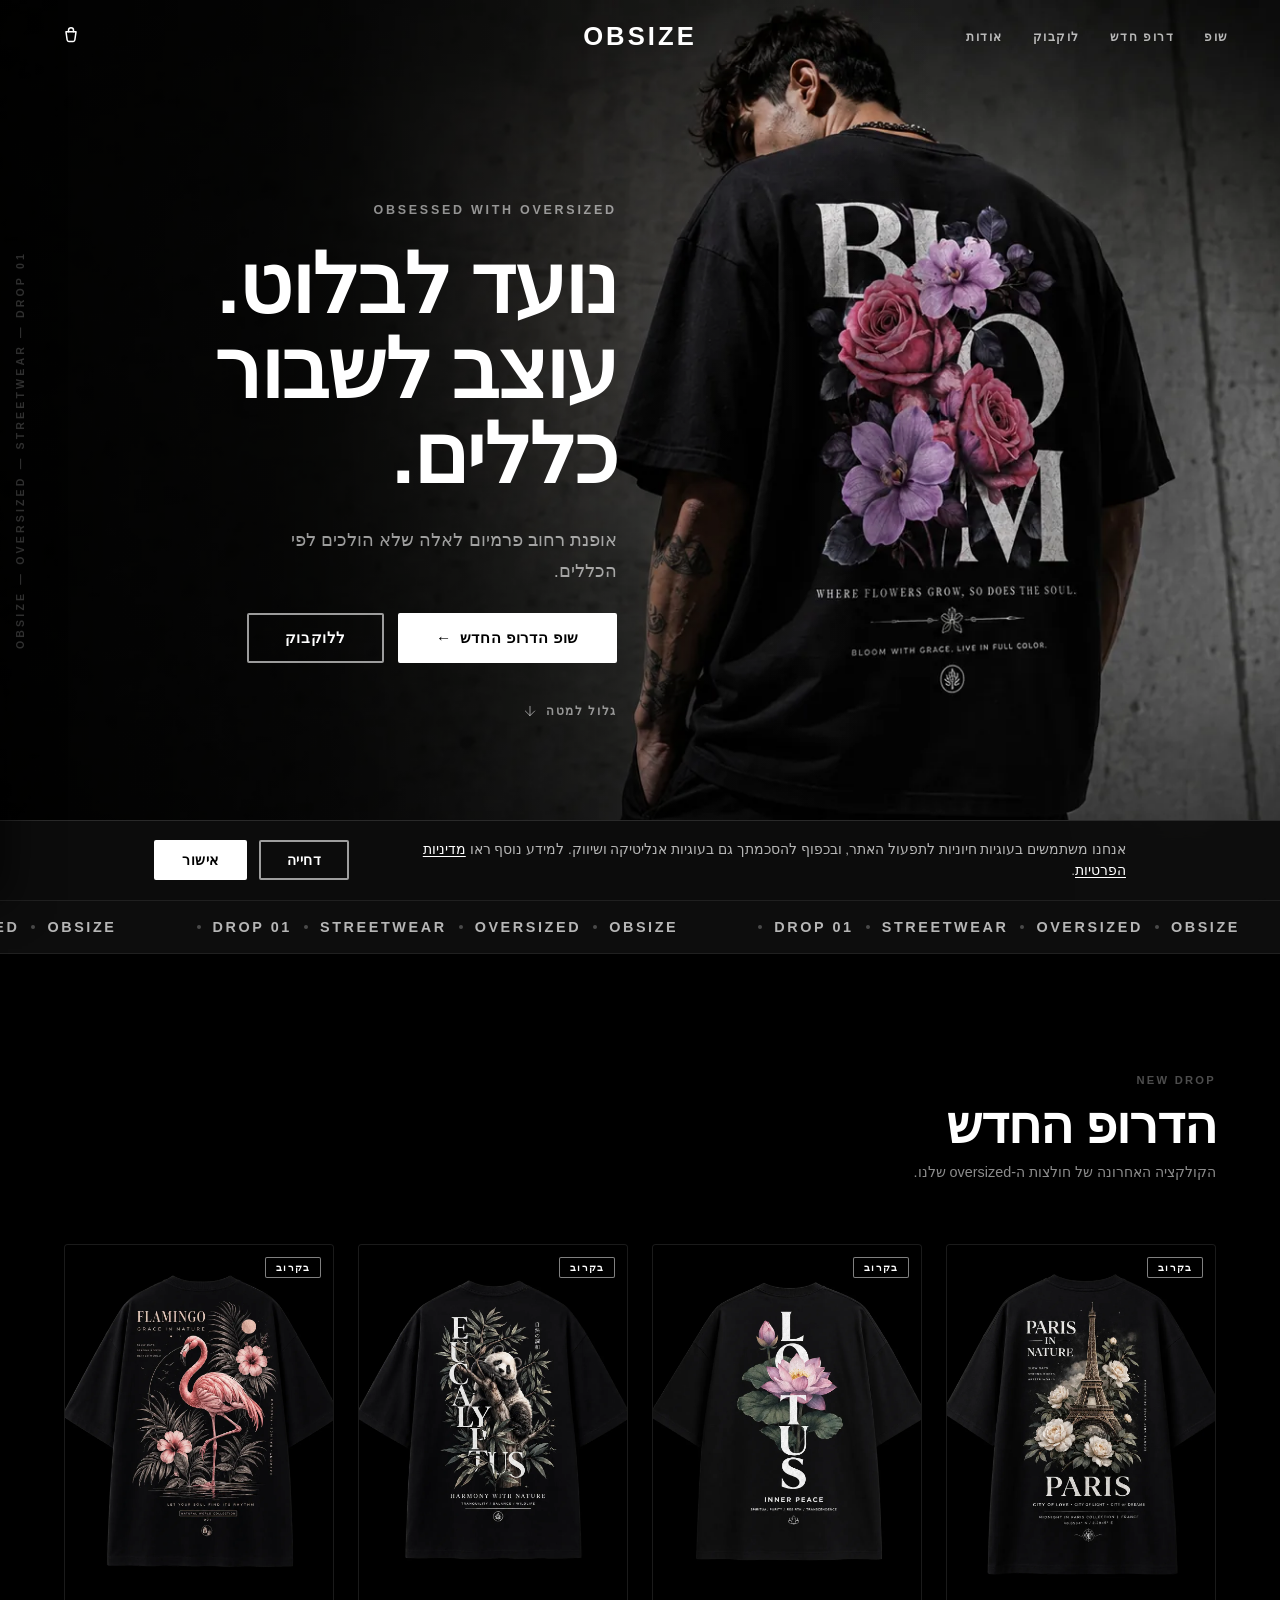
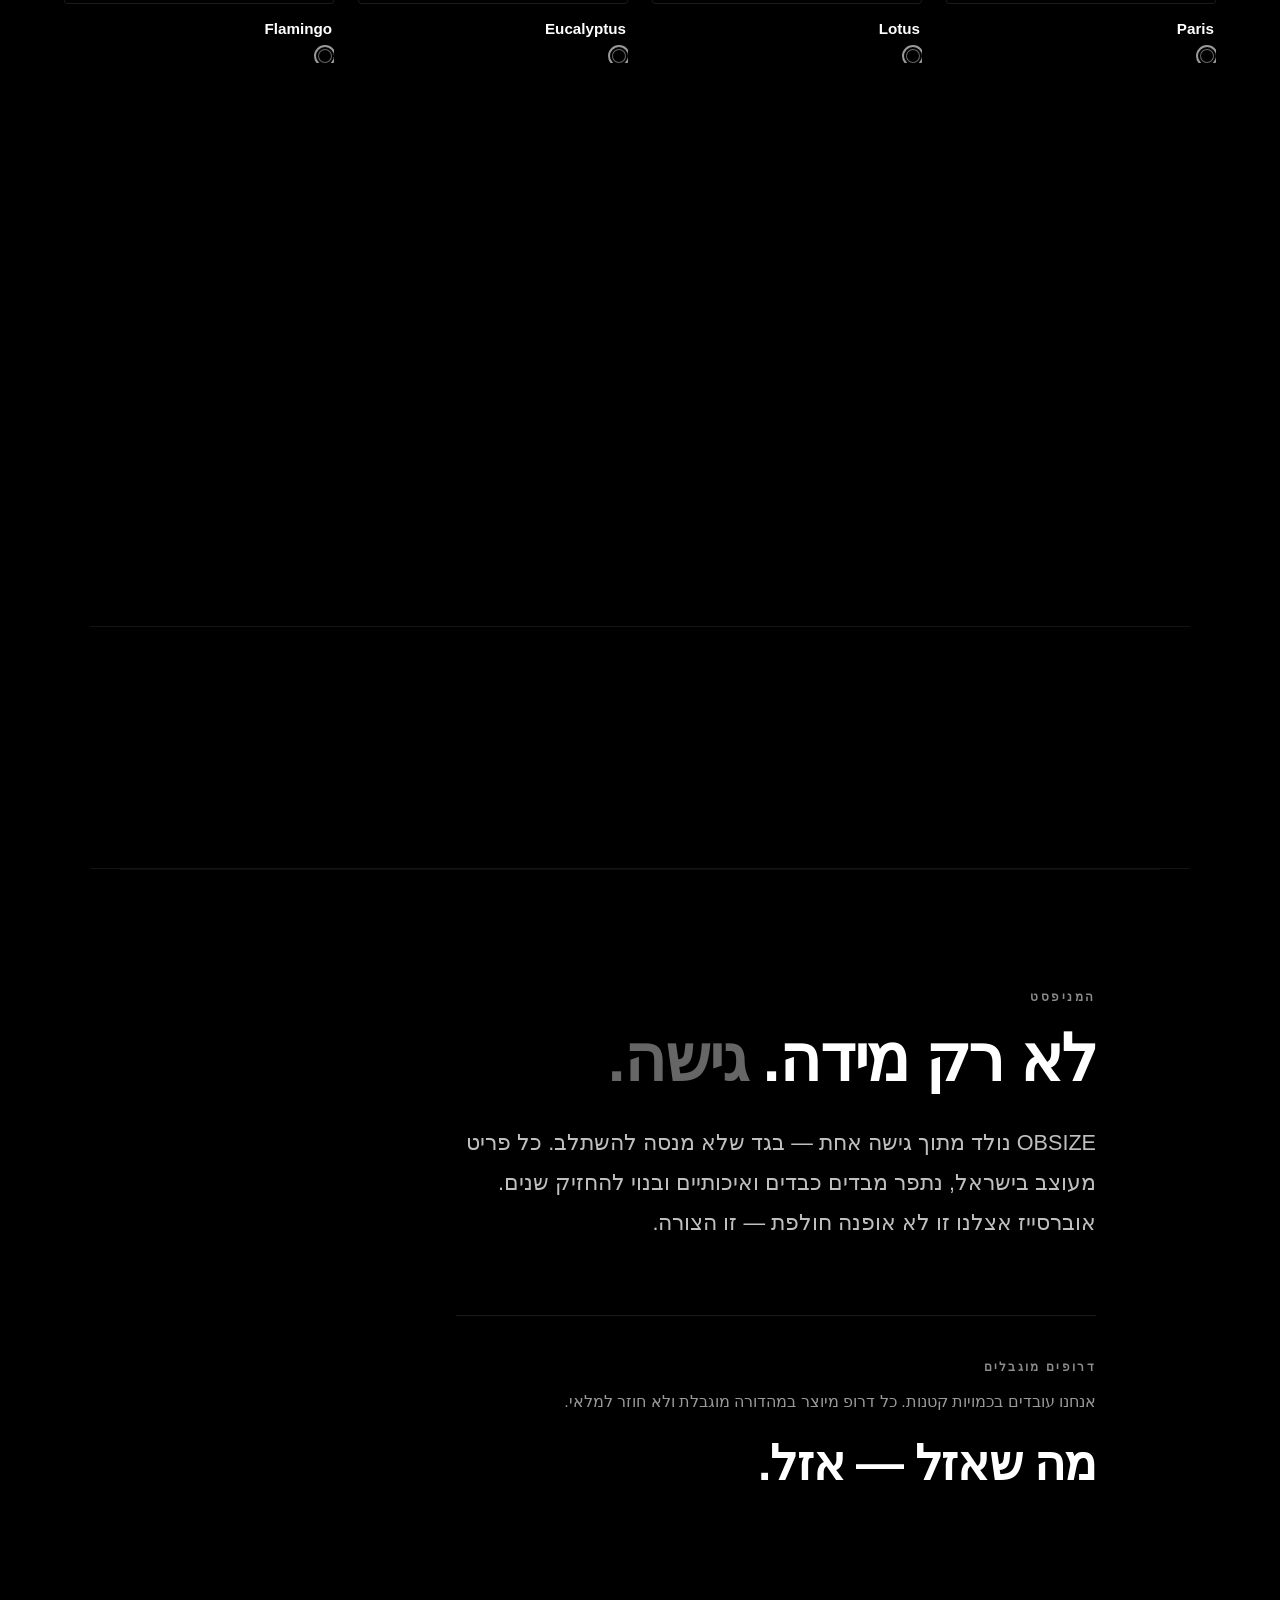
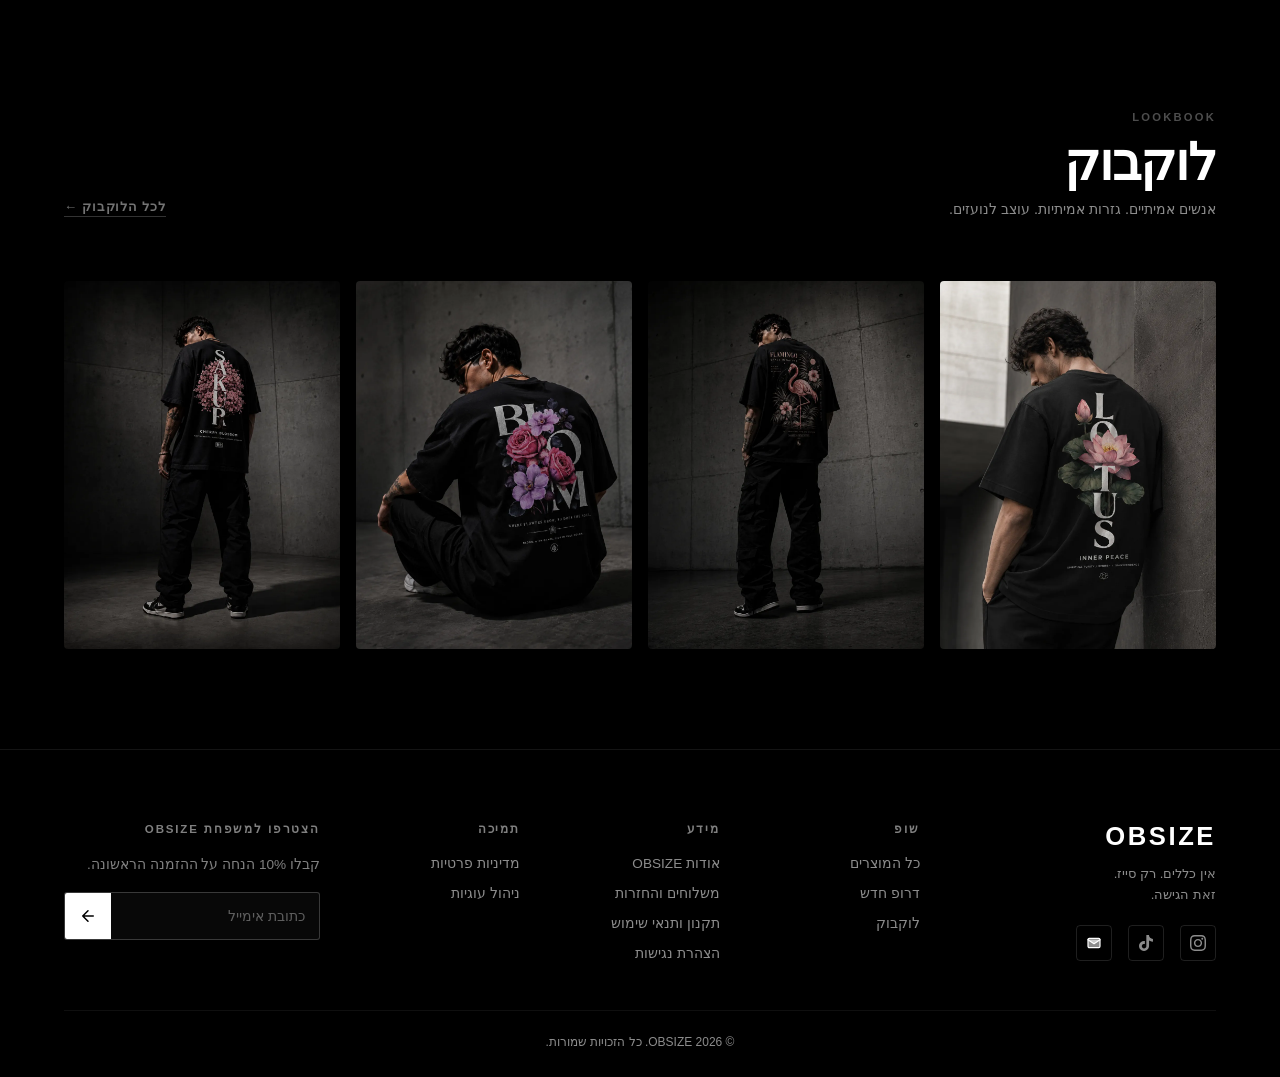
==== commit f28aa532: "Hide prices site-wide until real pricing is set No retail price is confirmed yet, so the placeholder" ====
--- a/index.html
+++ b/index.html
@@ -38,7 +38,7 @@
   <link rel="preconnect" href="https://fonts.gstatic.com" crossorigin />
   <link href="https://fonts.googleapis.com/css2?family=Heebo:wght@300;400;500;700;900&display=swap" rel="stylesheet" />
 
-  <link rel="stylesheet" href="styles.css?v=35" />
+  <link rel="stylesheet" href="styles.css?v=37" />
 
   <!-- Schema.org Organization -->
   <script type="application/ld+json">
@@ -330,9 +330,9 @@
   </aside>
 
   <!-- ─── JS ─── -->
-  <script src="analytics.js?v=35"></script>
-  <script src="consent.js?v=35"></script>
-  <script src="products.js?v=35"></script>
-  <script src="script.js?v=35" defer></script>
+  <script src="analytics.js?v=37"></script>
+  <script src="consent.js?v=37"></script>
+  <script src="products.js?v=37"></script>
+  <script src="script.js?v=37" defer></script>
 </body>
 </html>
--- a/styles.css
+++ b/styles.css
@@ -1412,6 +1412,18 @@
     }
     .size-guide-table td:first-child { font-weight: 700; }
     .size-guide-table tr:last-child td { border-bottom: none; }
+    .size-guide-tolerance {
+      margin-top: 14px;
+      font-size: 0.75rem;
+      line-height: 1.6;
+      color: rgba(255,255,255,0.45);
+    }
+    /* Five columns of decimals need to stay readable on a 375px phone */
+    @media (max-width: 420px) {
+      .size-guide-table { font-size: 0.8rem; }
+      .size-guide-table th { font-size: 0.65rem; letter-spacing: 0.04em; }
+      .size-guide-table th, .size-guide-table td { padding-left: 2px; padding-right: 2px; }
+    }
 
     /* Not found */
     .pdp-not-found {
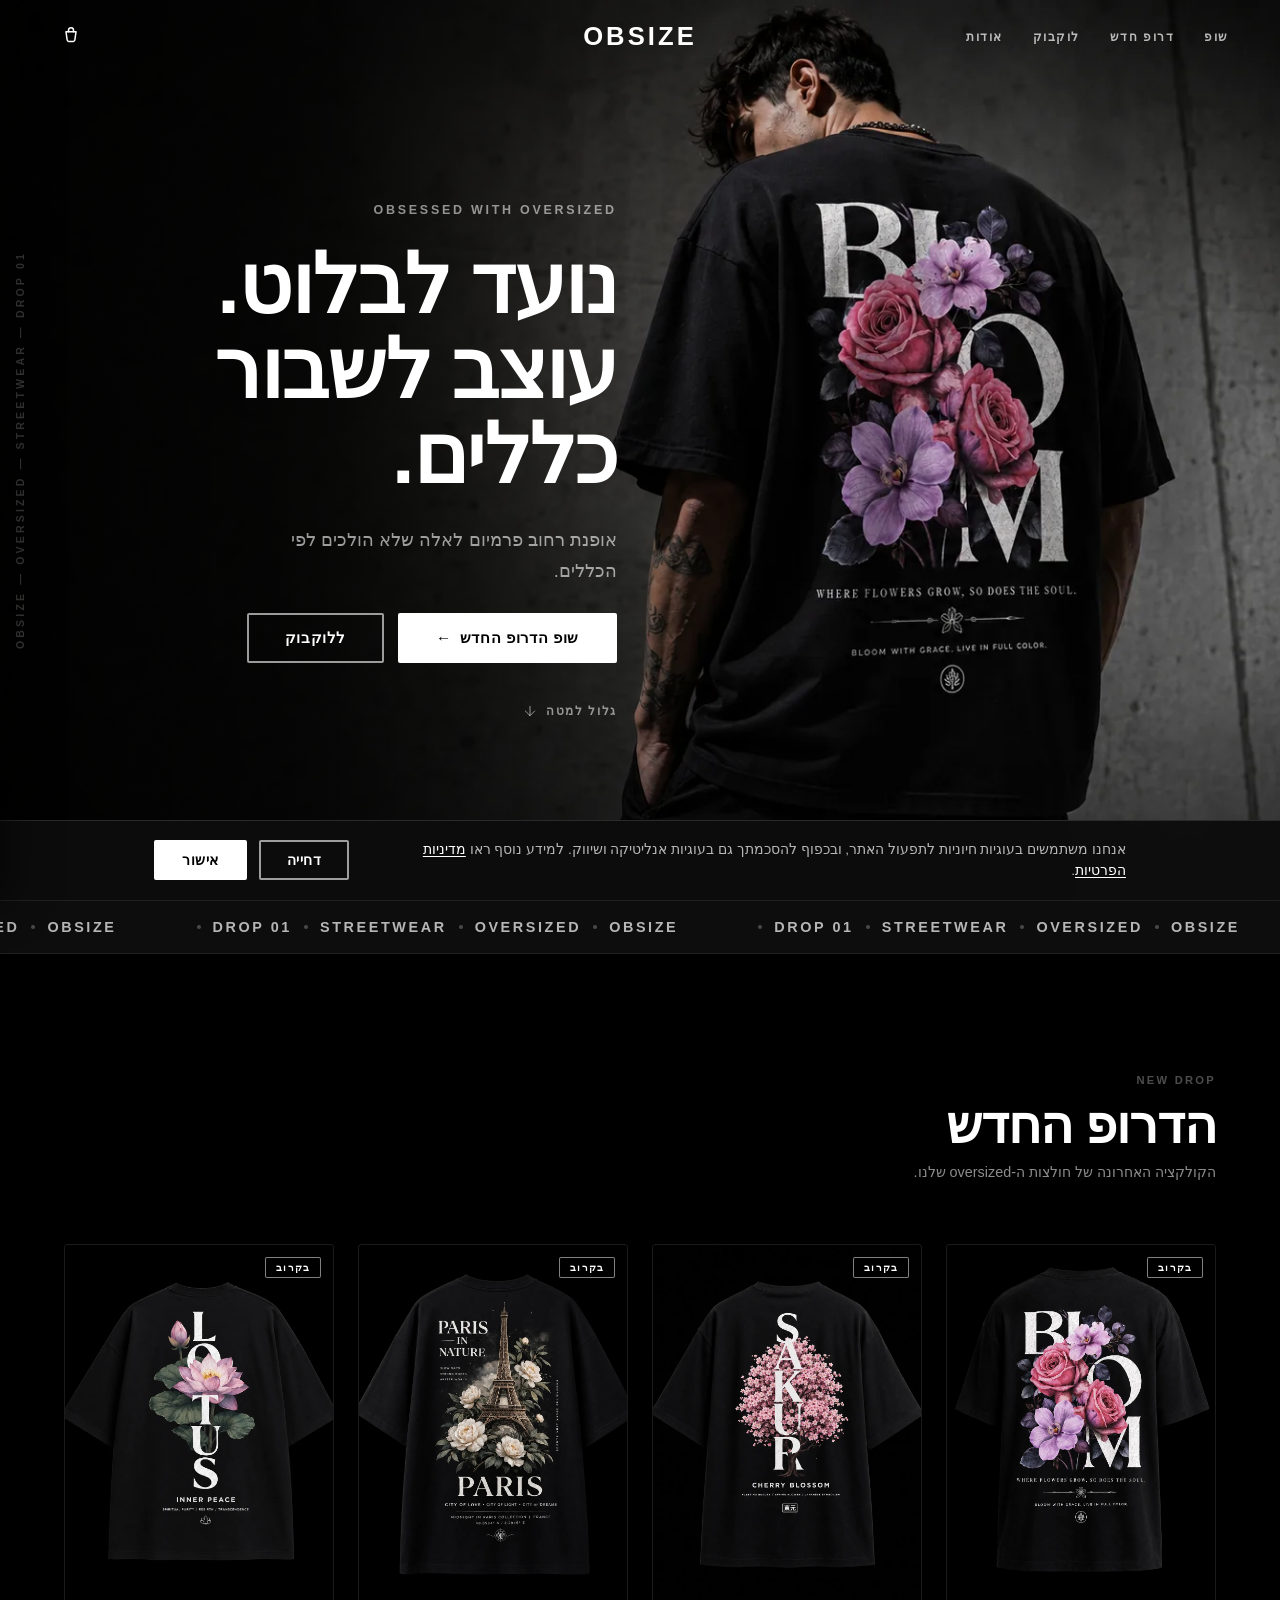
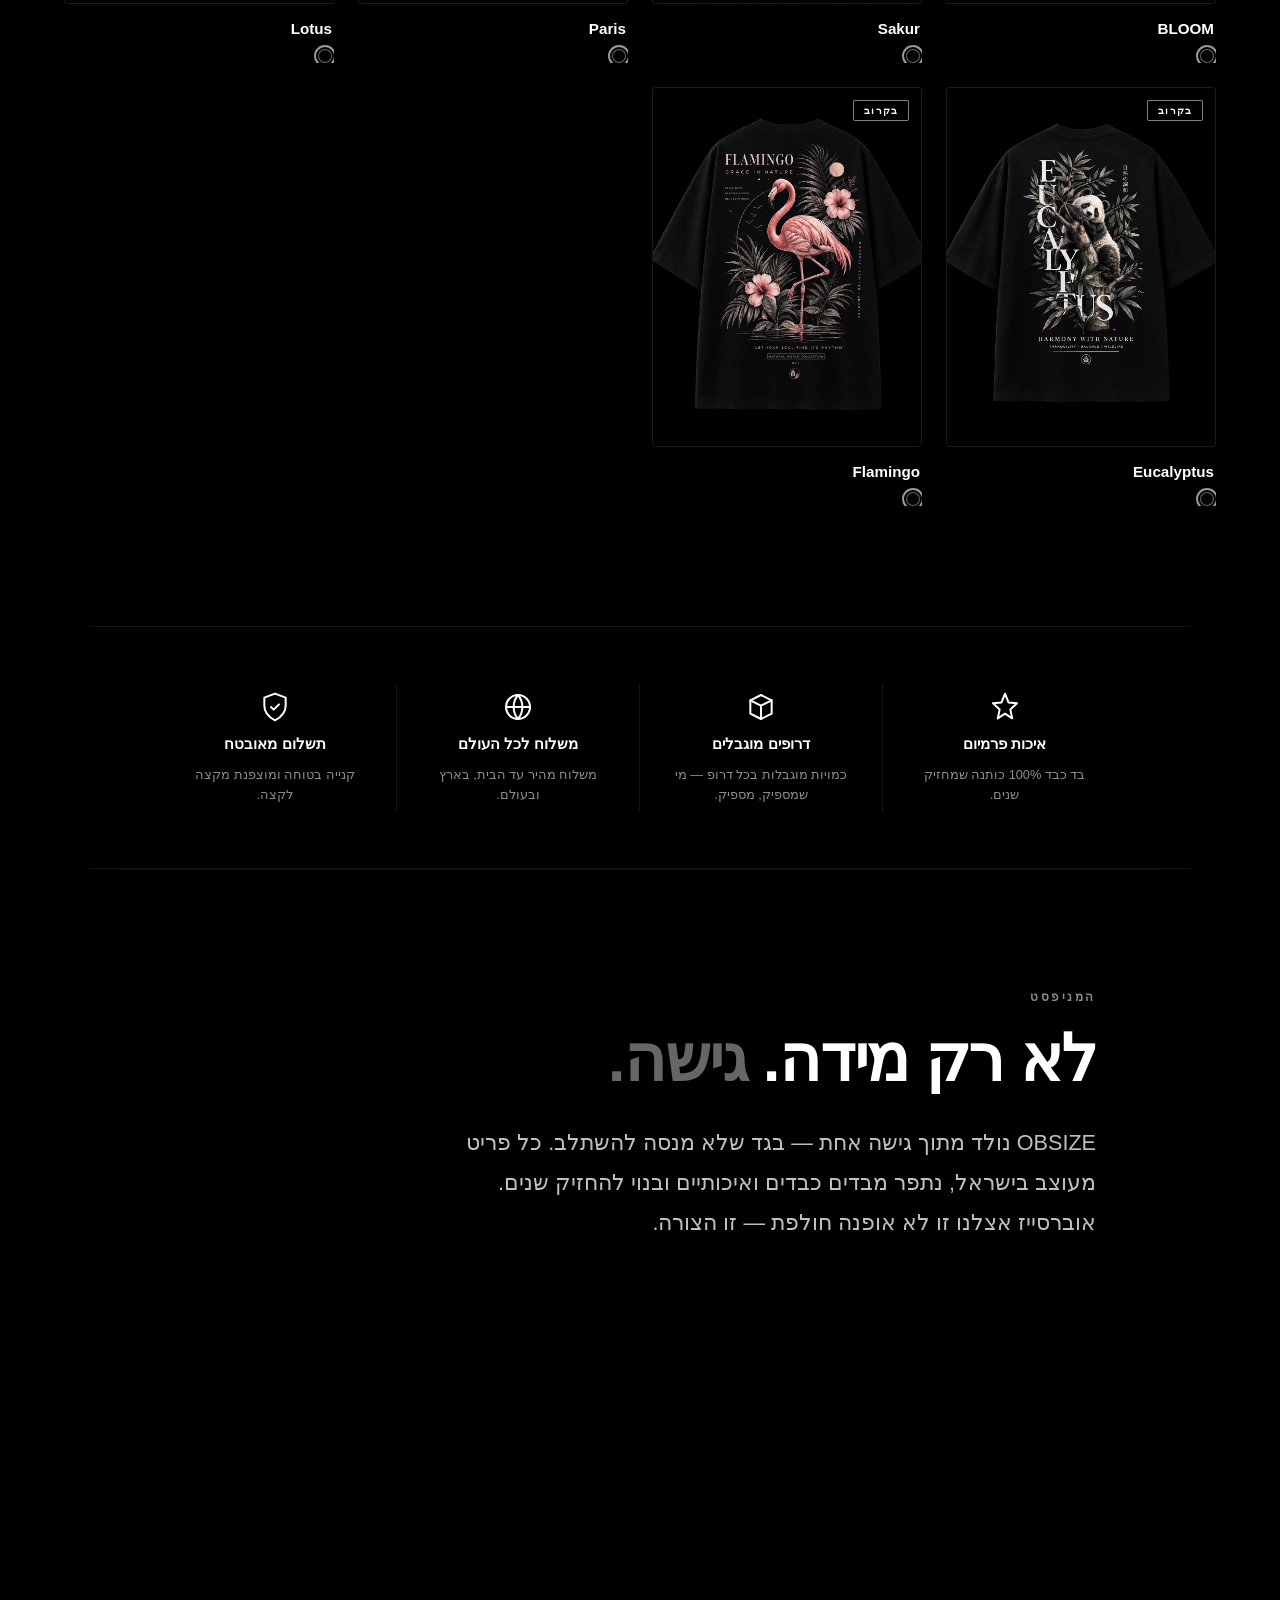
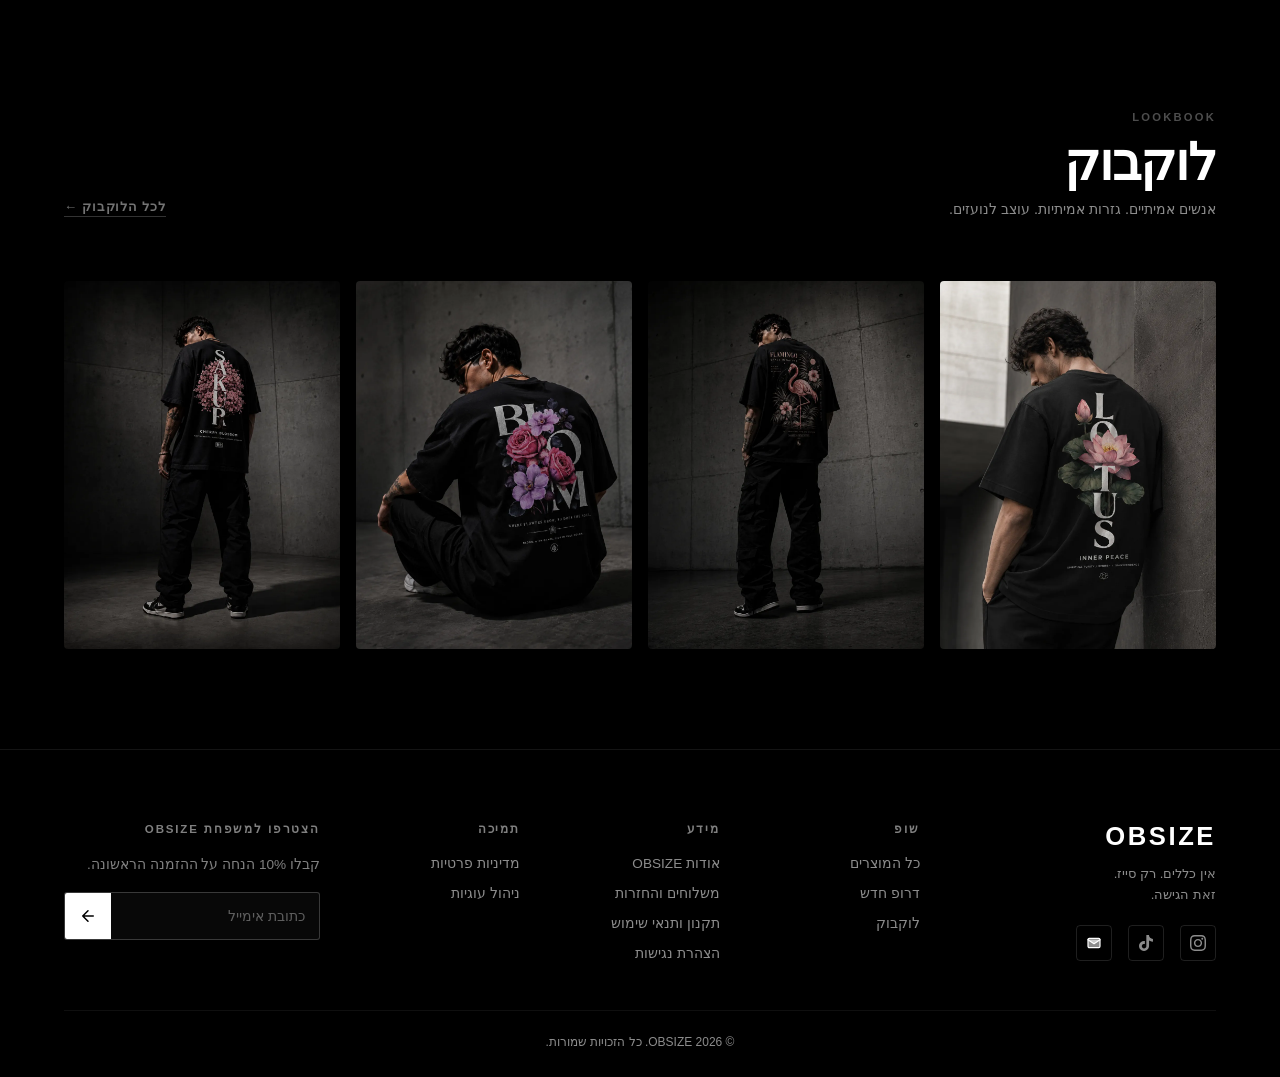
==== commit 74c1297c: "Lead the catalog with BLOOM, then Sakur BLOOM is the flagship, so it should be the first thing seen." ====
--- a/index.html
+++ b/index.html
@@ -38,7 +38,7 @@
   <link rel="preconnect" href="https://fonts.gstatic.com" crossorigin />
   <link href="https://fonts.googleapis.com/css2?family=Heebo:wght@300;400;500;700;900&display=swap" rel="stylesheet" />
 
-  <link rel="stylesheet" href="styles.css?v=37" />
+  <link rel="stylesheet" href="styles.css?v=38" />
 
   <!-- Schema.org Organization -->
   <script type="application/ld+json">
@@ -330,9 +330,9 @@
   </aside>
 
   <!-- ─── JS ─── -->
-  <script src="analytics.js?v=37"></script>
-  <script src="consent.js?v=37"></script>
-  <script src="products.js?v=37"></script>
-  <script src="script.js?v=37" defer></script>
+  <script src="analytics.js?v=38"></script>
+  <script src="consent.js?v=38"></script>
+  <script src="products.js?v=38"></script>
+  <script src="script.js?v=38" defer></script>
 </body>
 </html>
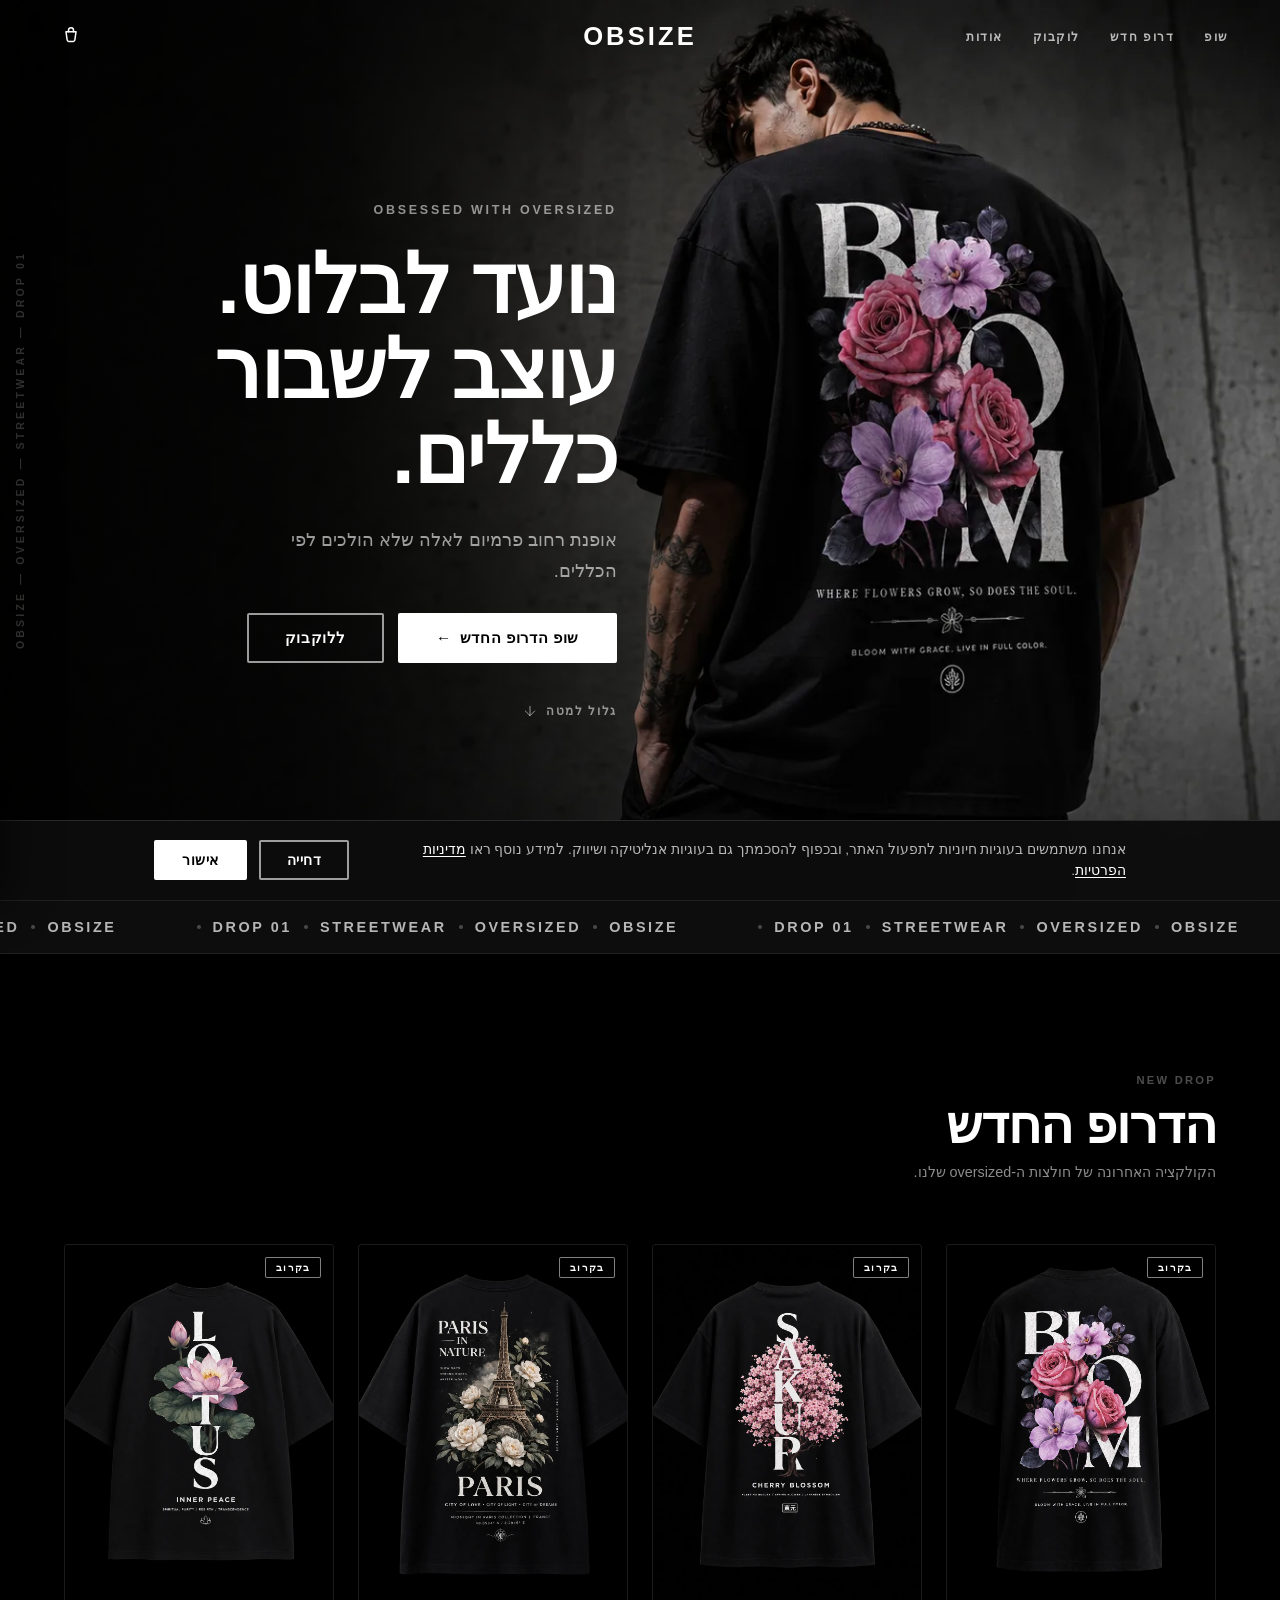
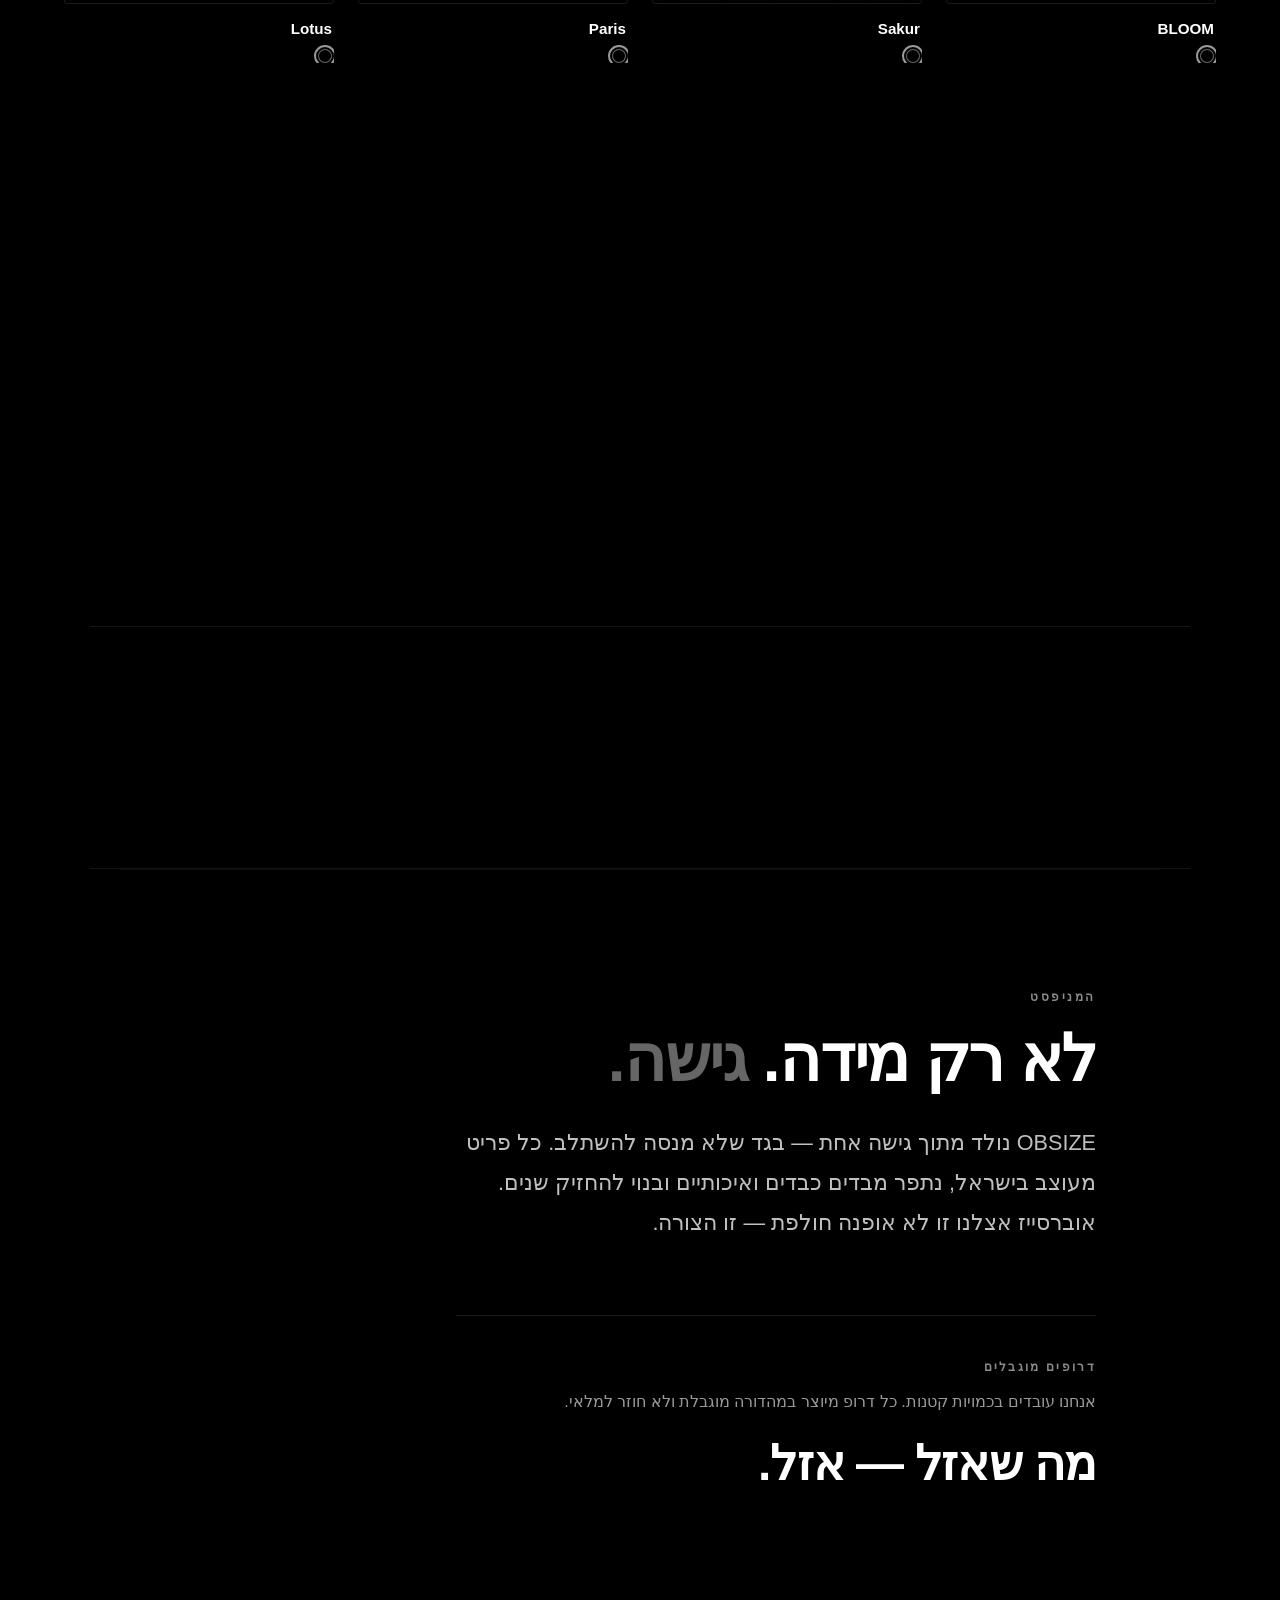
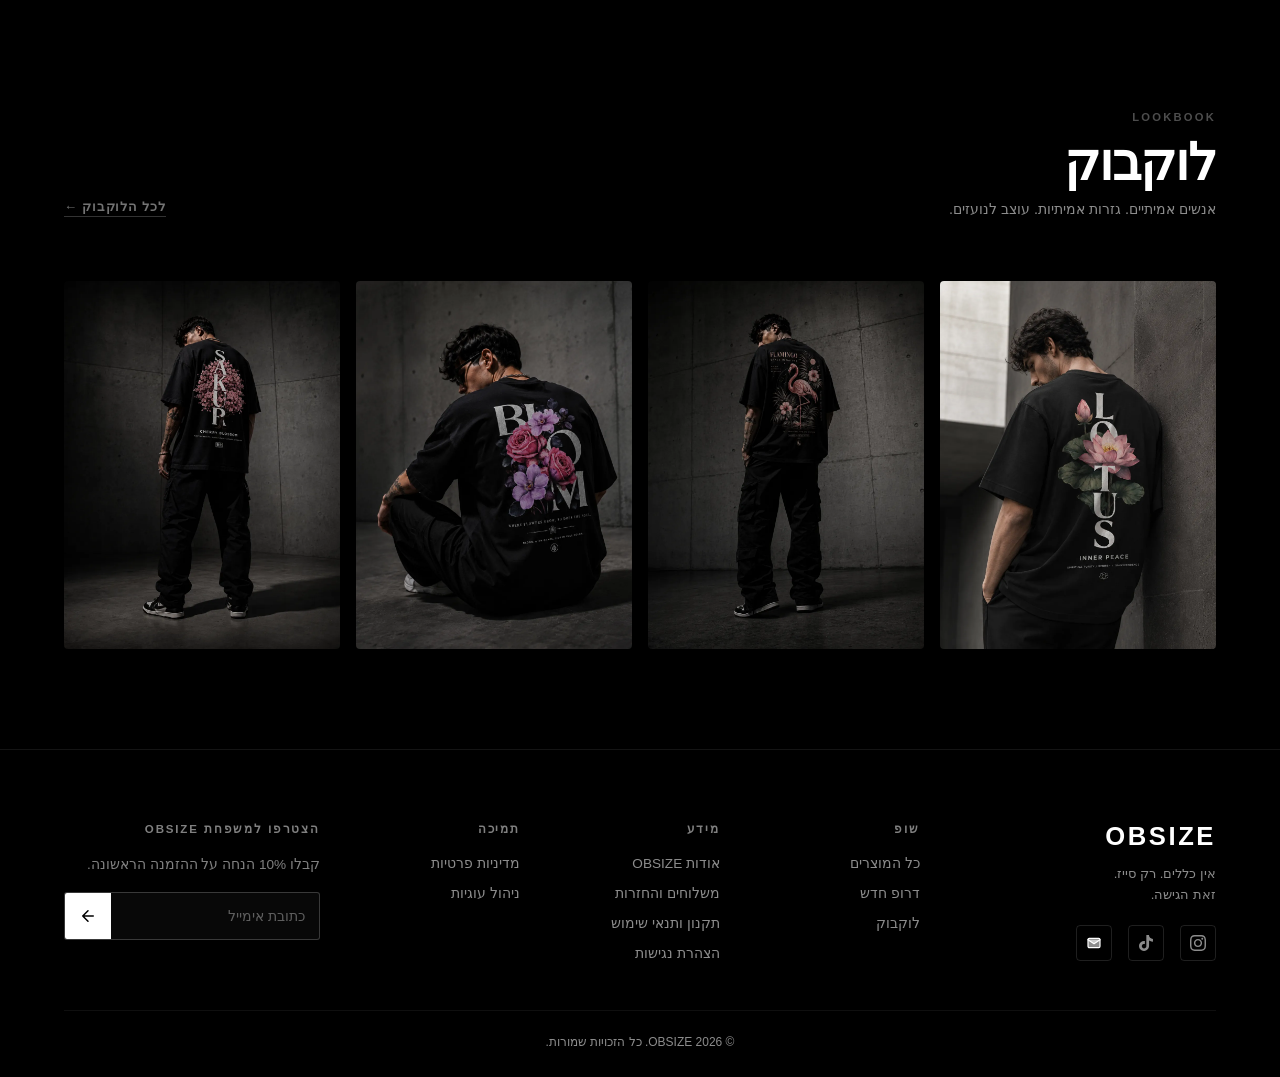
==== commit 022ca138: "Allow the Cloudflare Web Analytics beacon in CSP Cloudflare injects its Web Analytics beacon into ev" ====
--- a/index.html
+++ b/index.html
@@ -3,7 +3,7 @@
 <head>
   <meta charset="UTF-8" />
   <meta name="viewport" content="width=device-width, initial-scale=1.0" />
-  <meta http-equiv="Content-Security-Policy" content="default-src 'self'; script-src 'self' https://www.googletagmanager.com https://connect.facebook.net; style-src 'self' 'unsafe-inline' https://fonts.googleapis.com; font-src 'self' https://fonts.gstatic.com; img-src 'self' data: https://www.google-analytics.com https://www.googletagmanager.com https://www.facebook.com https://connect.facebook.net; connect-src 'self' https://www.google-analytics.com https://region1.google-analytics.com https://www.googletagmanager.com https://connect.facebook.net https://www.facebook.com; object-src 'none'; base-uri 'self'; form-action 'self'; upgrade-insecure-requests" />
+  <meta http-equiv="Content-Security-Policy" content="default-src 'self'; script-src 'self' https://static.cloudflareinsights.com https://www.googletagmanager.com https://connect.facebook.net; style-src 'self' 'unsafe-inline' https://fonts.googleapis.com; font-src 'self' https://fonts.gstatic.com; img-src 'self' data: https://www.google-analytics.com https://www.googletagmanager.com https://www.facebook.com https://connect.facebook.net; connect-src 'self' https://cloudflareinsights.com https://www.google-analytics.com https://region1.google-analytics.com https://www.googletagmanager.com https://connect.facebook.net https://www.facebook.com; object-src 'none'; base-uri 'self'; form-action 'self'; upgrade-insecure-requests" />
   <meta name="referrer" content="strict-origin-when-cross-origin" />
   <title>OBSIZE — פחות רעש. יותר סטייל.</title>
   <meta name="description" content="חולצות oversized פרמיום מישראל. בד כותנה כבד, גזרה drop shoulder, עיצוב מינימליסטי. משלוח חינם תוך 48 שעות." />
@@ -38,7 +38,7 @@
   <link rel="preconnect" href="https://fonts.gstatic.com" crossorigin />
   <link href="https://fonts.googleapis.com/css2?family=Heebo:wght@300;400;500;700;900&display=swap" rel="stylesheet" />
 
-  <link rel="stylesheet" href="styles.css?v=38" />
+  <link rel="stylesheet" href="styles.css?v=39" />
 
   <!-- Schema.org Organization -->
   <script type="application/ld+json">
@@ -330,9 +330,9 @@
   </aside>
 
   <!-- ─── JS ─── -->
-  <script src="analytics.js?v=38"></script>
-  <script src="consent.js?v=38"></script>
-  <script src="products.js?v=38"></script>
-  <script src="script.js?v=38" defer></script>
+  <script src="analytics.js?v=39"></script>
+  <script src="consent.js?v=39"></script>
+  <script src="products.js?v=39"></script>
+  <script src="script.js?v=39" defer></script>
 </body>
 </html>
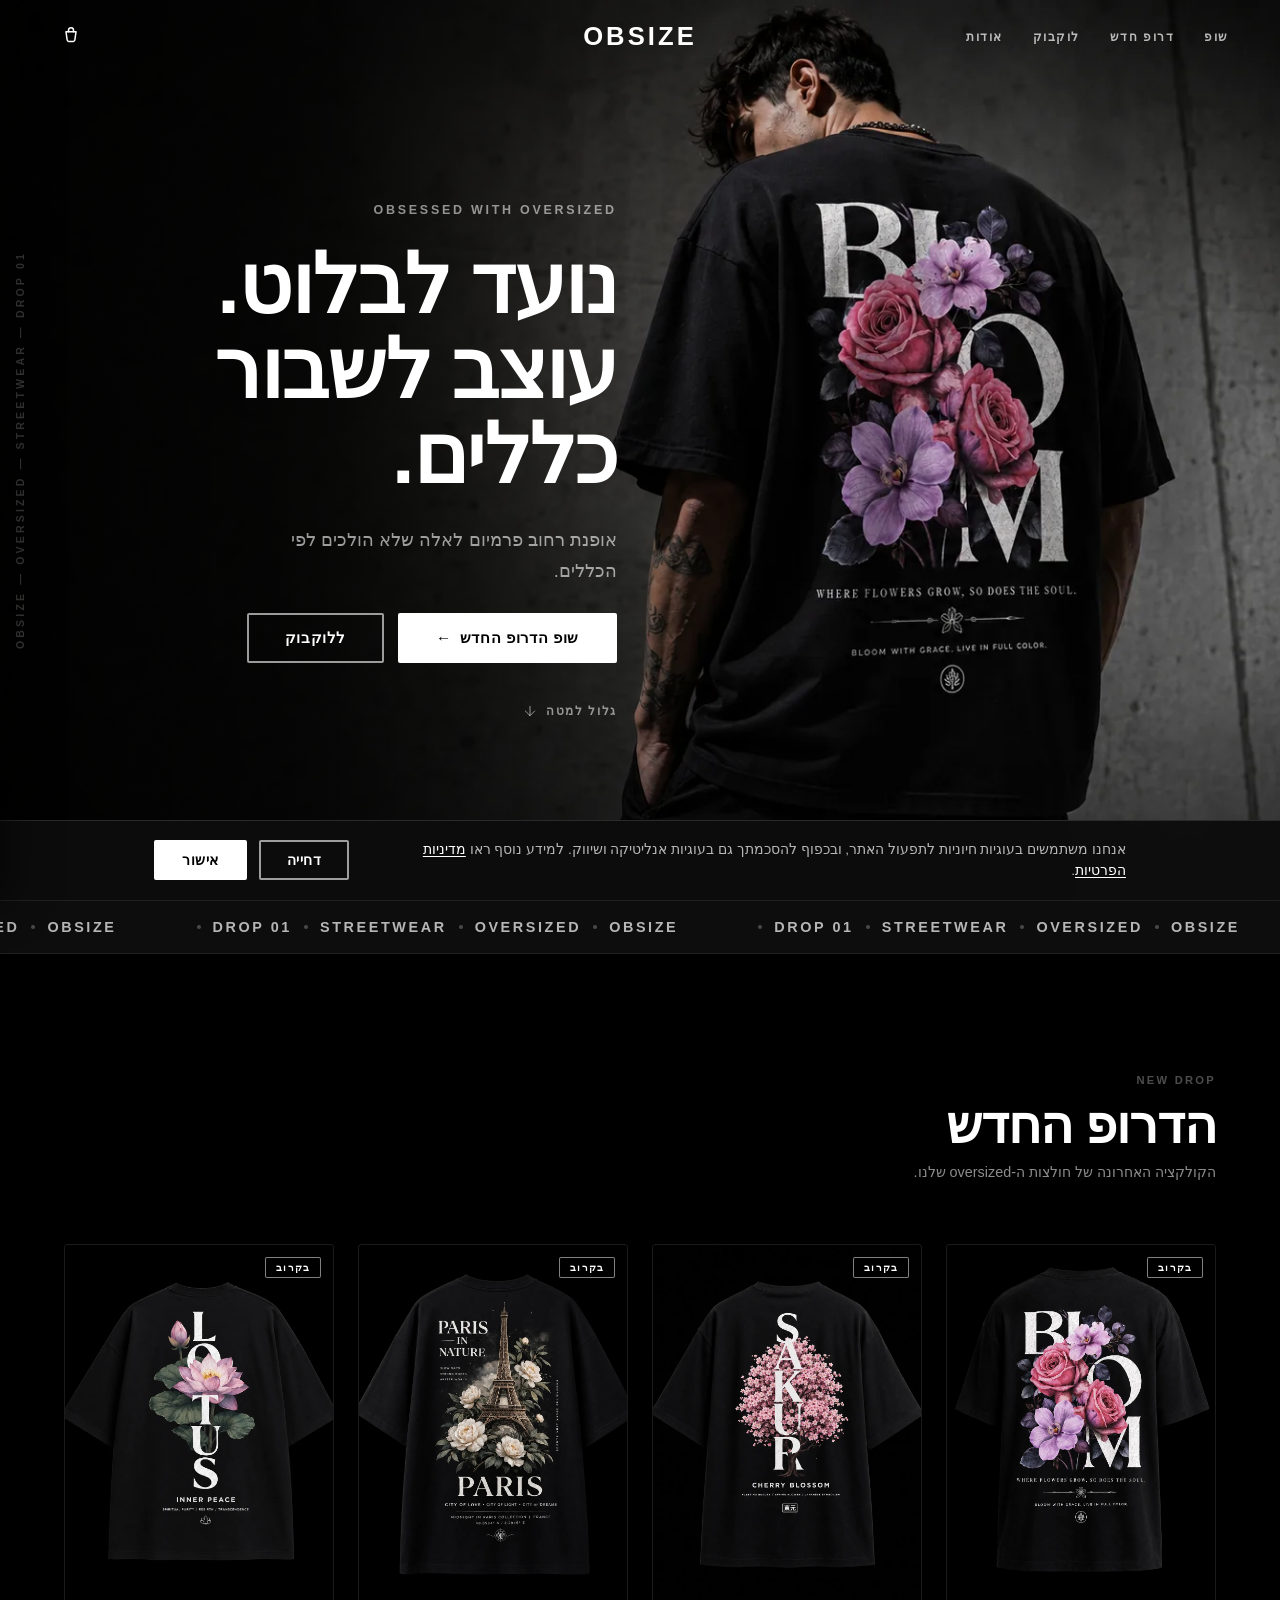
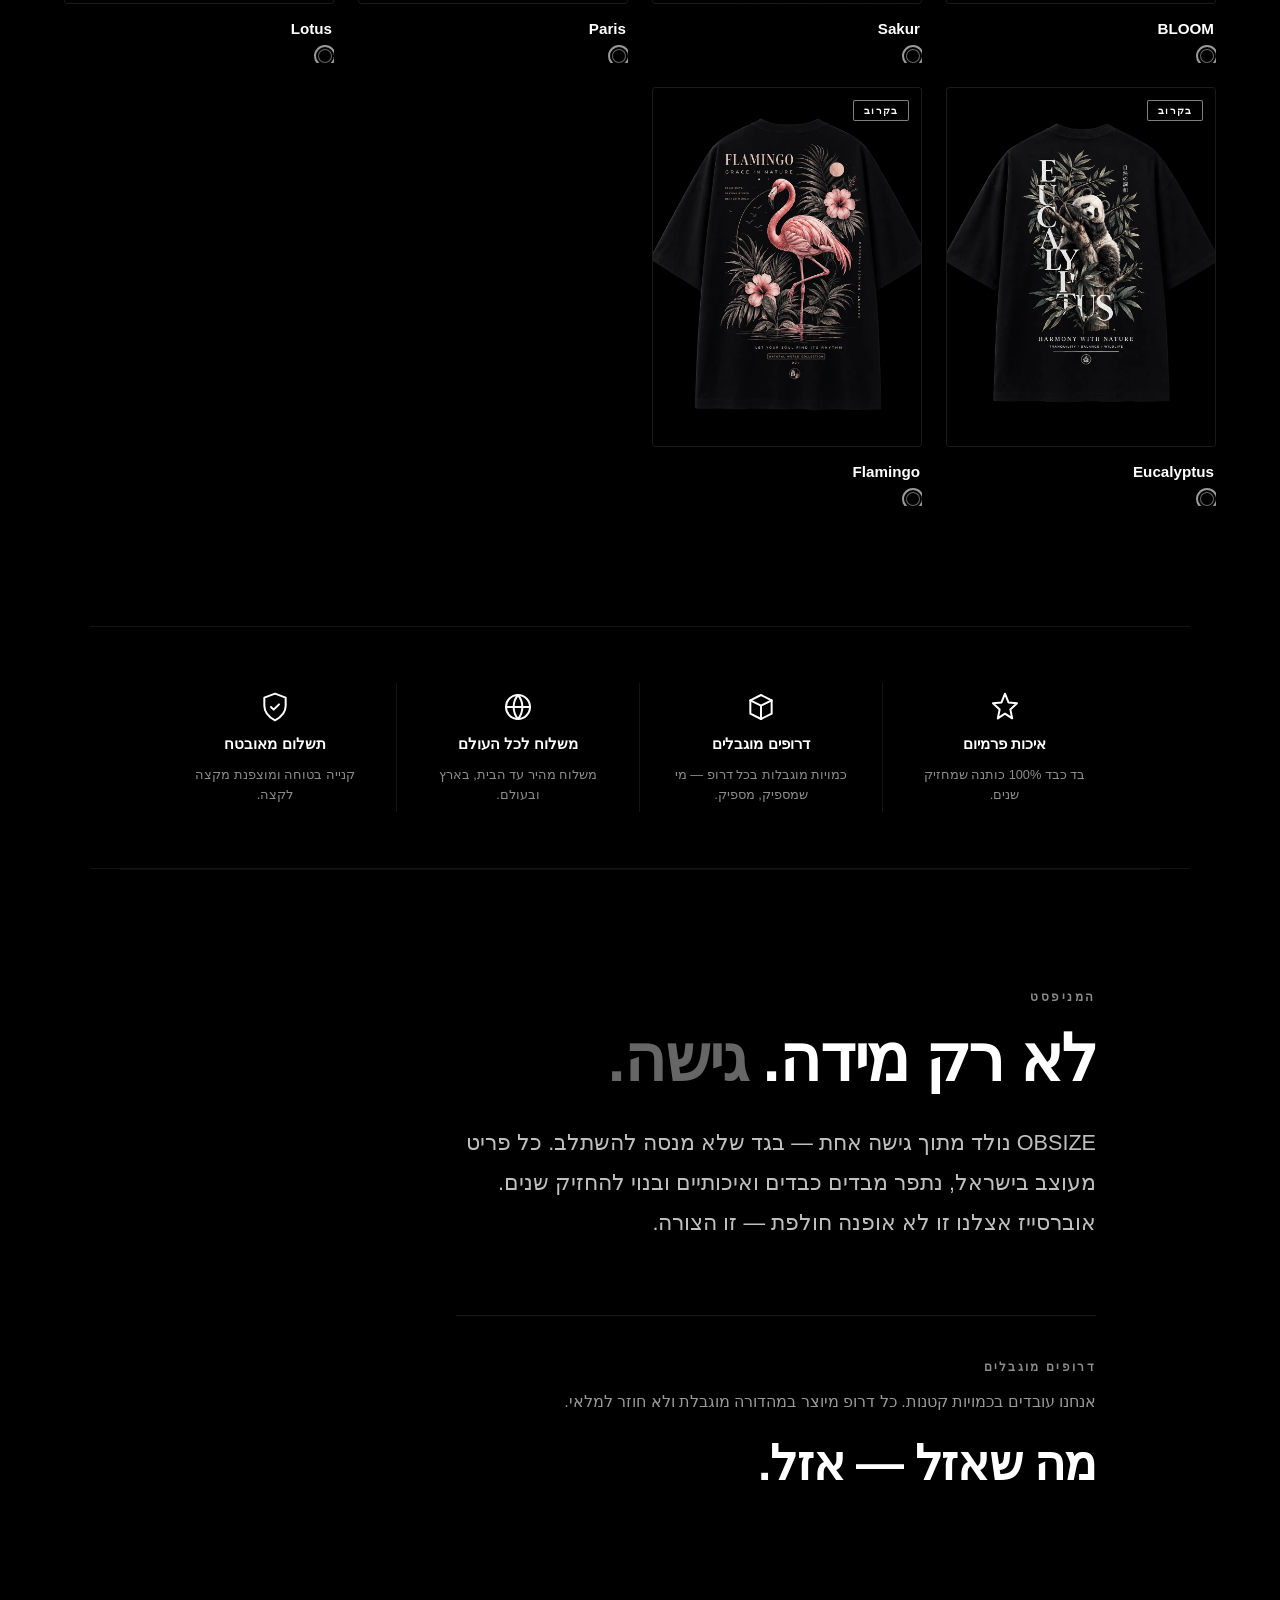
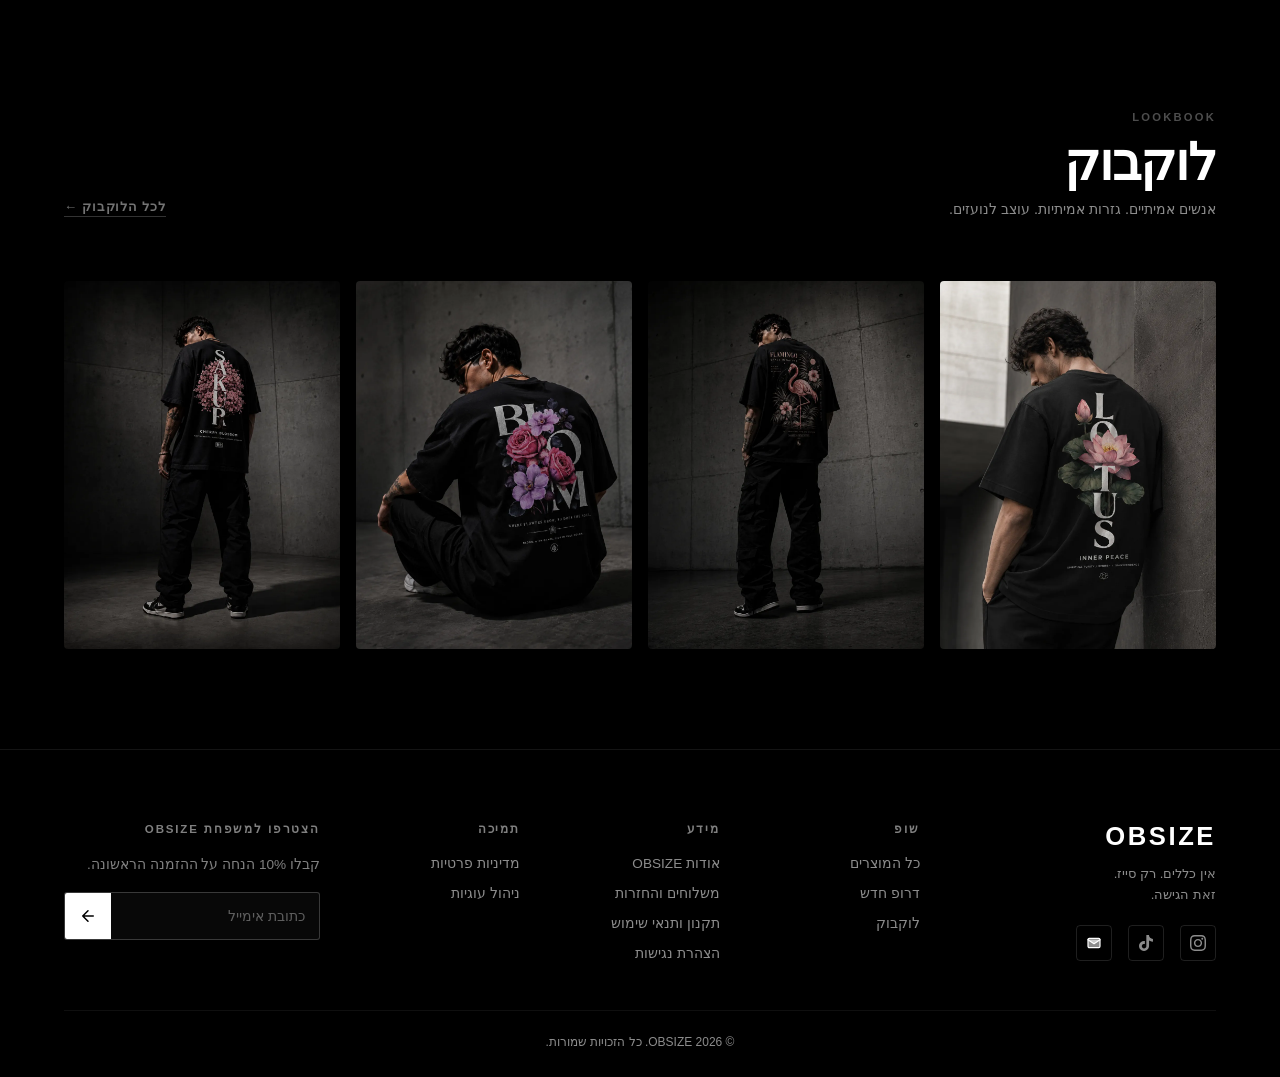
==== commit c12d78d1: "Prefix every notification subject with [OBSIZE] Web3Forms mail lands in spam, and the fix is an inbo" ====
--- a/index.html
+++ b/index.html
@@ -38,7 +38,7 @@
   <link rel="preconnect" href="https://fonts.gstatic.com" crossorigin />
   <link href="https://fonts.googleapis.com/css2?family=Heebo:wght@300;400;500;700;900&display=swap" rel="stylesheet" />
 
-  <link rel="stylesheet" href="styles.css?v=39" />
+  <link rel="stylesheet" href="styles.css?v=40" />
 
   <!-- Schema.org Organization -->
   <script type="application/ld+json">
@@ -330,9 +330,9 @@
   </aside>
 
   <!-- ─── JS ─── -->
-  <script src="analytics.js?v=39"></script>
-  <script src="consent.js?v=39"></script>
-  <script src="products.js?v=39"></script>
-  <script src="script.js?v=39" defer></script>
+  <script src="analytics.js?v=40"></script>
+  <script src="consent.js?v=40"></script>
+  <script src="products.js?v=40"></script>
+  <script src="script.js?v=40" defer></script>
 </body>
 </html>
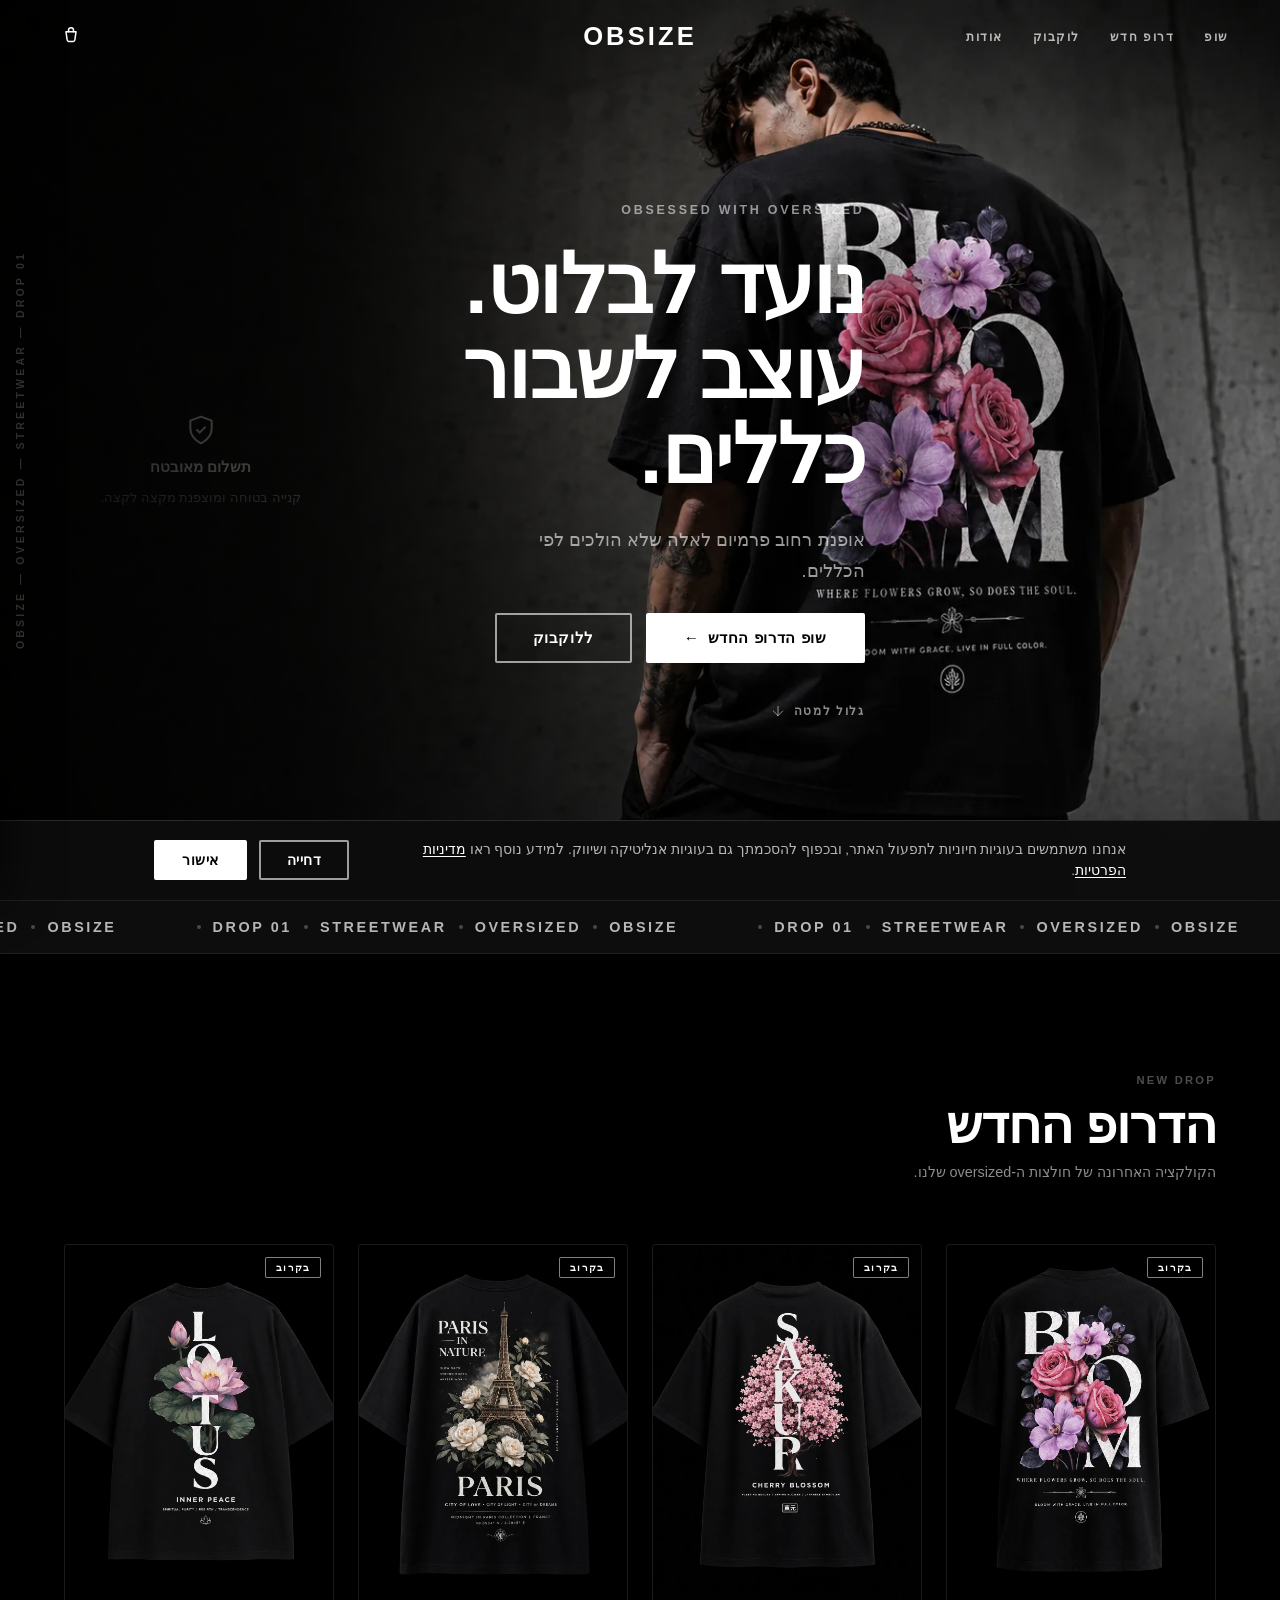
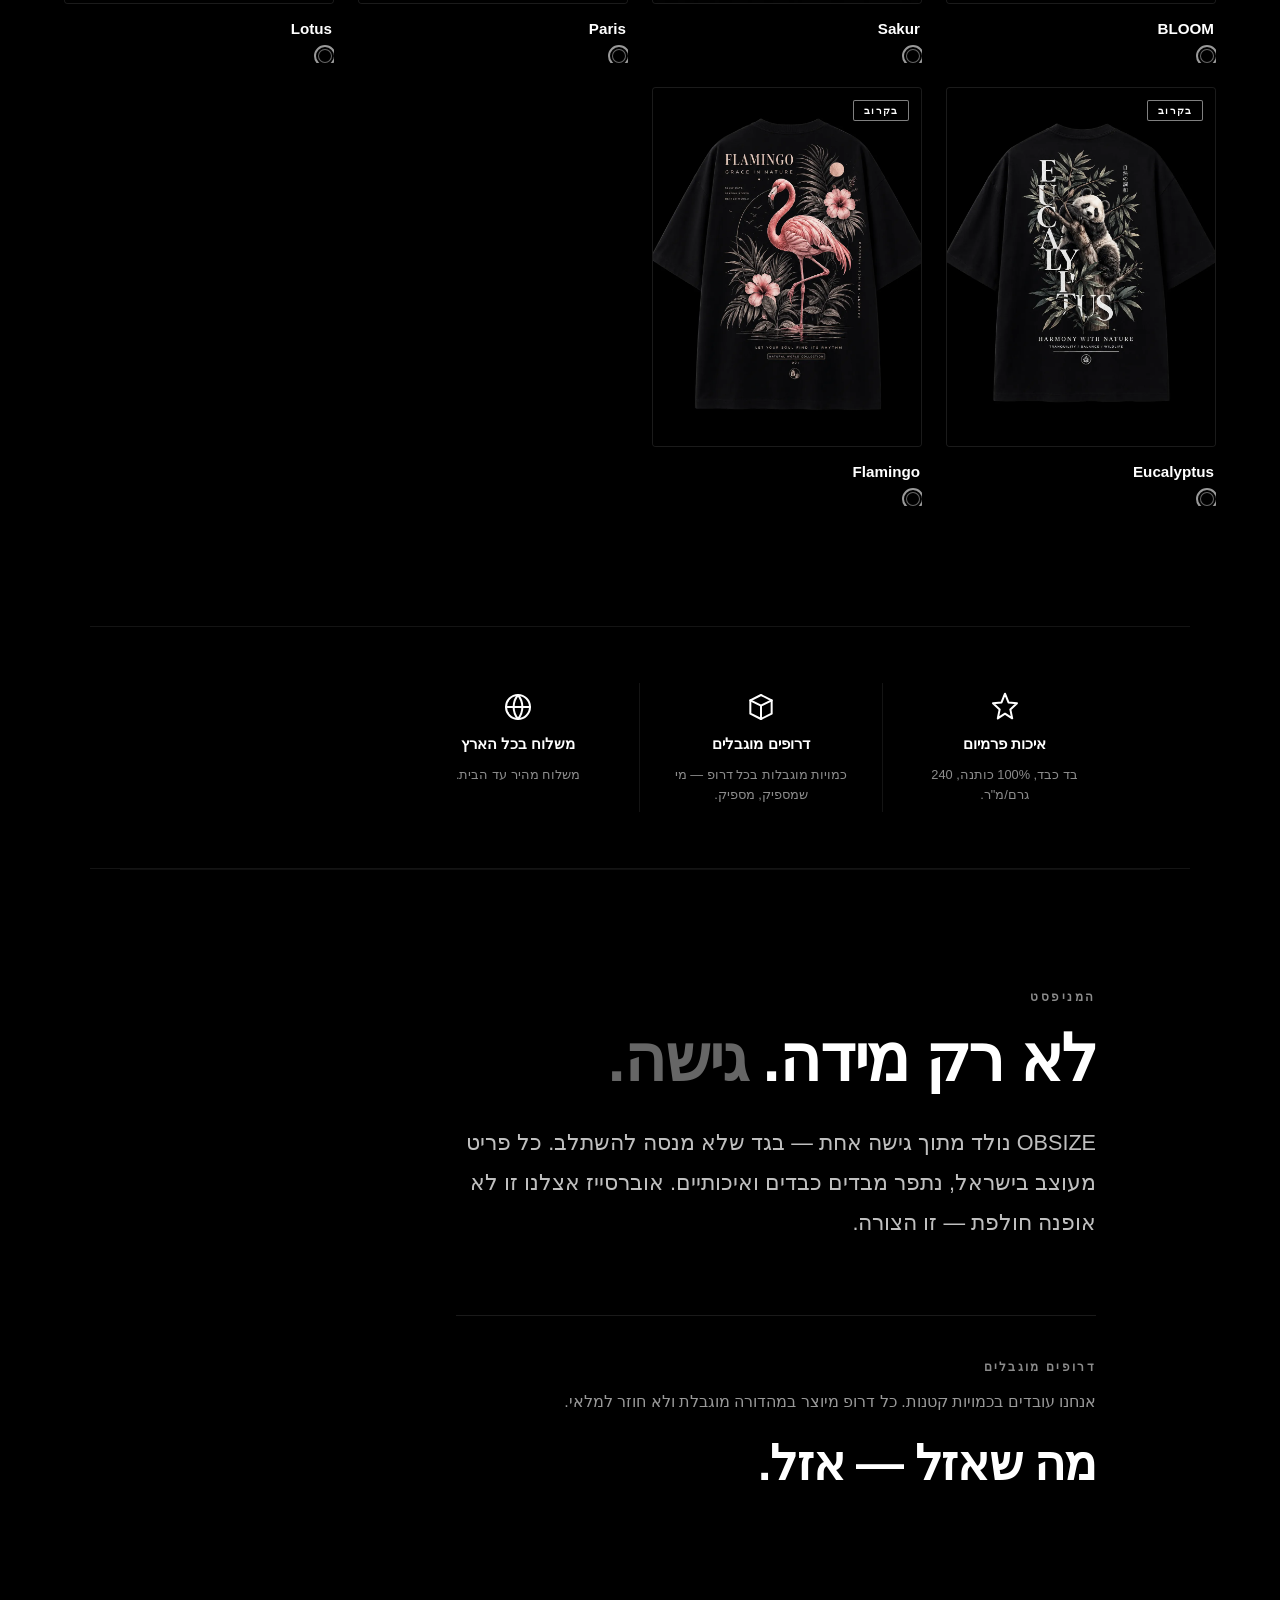
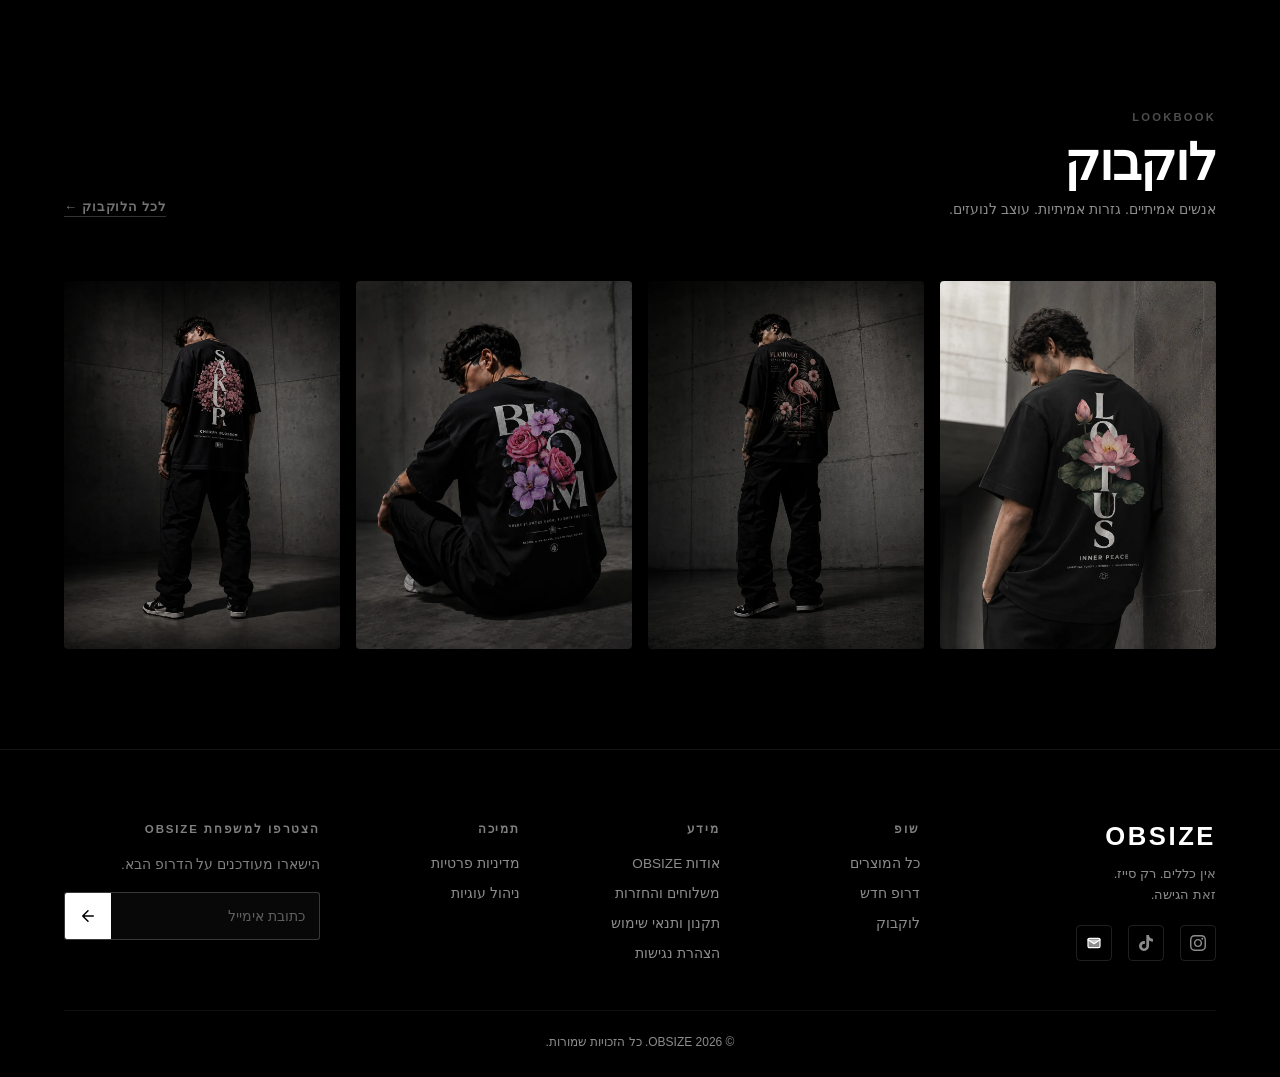
==== commit 1f769013: "fix: correct specs and remove unsupported claims Product copy claimed things the garments and the bu" ====
--- a/index.html
+++ b/index.html
@@ -6,7 +6,7 @@
   <meta http-equiv="Content-Security-Policy" content="default-src 'self'; script-src 'self' https://static.cloudflareinsights.com https://www.googletagmanager.com https://connect.facebook.net; style-src 'self' 'unsafe-inline' https://fonts.googleapis.com; font-src 'self' https://fonts.gstatic.com; img-src 'self' data: https://www.google-analytics.com https://www.googletagmanager.com https://www.facebook.com https://connect.facebook.net; connect-src 'self' https://cloudflareinsights.com https://www.google-analytics.com https://region1.google-analytics.com https://www.googletagmanager.com https://connect.facebook.net https://www.facebook.com; object-src 'none'; base-uri 'self'; form-action 'self'; upgrade-insecure-requests" />
   <meta name="referrer" content="strict-origin-when-cross-origin" />
   <title>OBSIZE — פחות רעש. יותר סטייל.</title>
-  <meta name="description" content="חולצות oversized פרמיום מישראל. בד כותנה כבד, גזרה drop shoulder, עיצוב מינימליסטי. משלוח חינם תוך 48 שעות." />
+  <meta name="description" content="חולצות oversized פרמיום מישראל. בד כותנה כבד, גזרה drop shoulder, עיצוב מינימליסטי. משלוח מהיר תוך 48 שעות." />
   <meta name="keywords" content="OBSIZE, חולצות oversized, אופנת רחוב, streetwear, חולצות פרמיום, חולצות דרופ שולדר" />
   <meta name="theme-color" content="#000000" />
   <meta name="author" content="OBSIZE" />
@@ -18,7 +18,7 @@
   <meta property="og:site_name" content="OBSIZE" />
   <meta property="og:locale" content="he_IL" />
   <meta property="og:title" content="OBSIZE — פחות רעש. יותר סטייל." />
-  <meta property="og:description" content="חולצות oversized פרמיום מישראל. בד כבד, עיצוב נקי, משלוח חינם." />
+  <meta property="og:description" content="חולצות oversized פרמיום מישראל. בד כבד, עיצוב נקי, משלוח מהיר." />
   <meta property="og:url" content="https://obsize.com/" />
   <meta property="og:image" content="https://obsize.com/og-image.png" />
   <meta property="og:image:secure_url" content="https://obsize.com/og-image.png" />
@@ -38,7 +38,7 @@
   <link rel="preconnect" href="https://fonts.gstatic.com" crossorigin />
   <link href="https://fonts.googleapis.com/css2?family=Heebo:wght@300;400;500;700;900&display=swap" rel="stylesheet" />
 
-  <link rel="stylesheet" href="styles.css?v=40" />
+  <link rel="stylesheet" href="styles.css?v=41" />
 
   <!-- Schema.org Organization -->
   <script type="application/ld+json">
@@ -125,6 +125,13 @@
     </div>
 
     <div class="hero-side" aria-hidden="true">OBSIZE — OVERSIZED — STREETWEAR — DROP 01</div>
+    <div class="benefit reveal reveal-delay-4">
+      <div class="benefit-icon">
+        <svg viewBox="0 0 24 24" fill="none" stroke="currentColor" stroke-width="1.5" stroke-linecap="round" stroke-linejoin="round" aria-hidden="true"><path d="M12 2l8 3v6c0 5-3.4 8.5-8 11-4.6-2.5-8-6-8-11V5l8-3z"/><path d="M9 12l2 2 4-4"/></svg>
+      </div>
+      <h3 class="benefit-title">תשלום מאובטח</h3>
+      <p class="benefit-text">קנייה בטוחה ומוצפנת מקצה לקצה.</p>
+    </div>
   </section>
 
   <!-- ─── MARQUEE ─── -->
@@ -158,7 +165,7 @@
         <svg viewBox="0 0 24 24" fill="none" stroke="currentColor" stroke-width="1.5" stroke-linecap="round" stroke-linejoin="round" aria-hidden="true"><path d="M12 2l2.6 6.6L21 9.2l-5 4.6 1.4 6.7L12 17l-5.4 3.5L8 13.8l-5-4.6 6.4-.6L12 2z"/></svg>
       </div>
       <h3 class="benefit-title">איכות פרמיום</h3>
-      <p class="benefit-text">בד כבד 100% כותנה שמחזיק שנים.</p>
+      <p class="benefit-text">בד כבד, 100% כותנה, 240 גרם/מ"ר.</p>
     </div>
     <div class="benefit reveal reveal-delay-2">
       <div class="benefit-icon">
@@ -171,15 +178,8 @@
       <div class="benefit-icon">
         <svg viewBox="0 0 24 24" fill="none" stroke="currentColor" stroke-width="1.5" stroke-linecap="round" stroke-linejoin="round" aria-hidden="true"><circle cx="12" cy="12" r="9"/><path d="M3 12h18M12 3a14 14 0 0 1 0 18 14 14 0 0 1 0-18z"/></svg>
       </div>
-      <h3 class="benefit-title">משלוח לכל העולם</h3>
-      <p class="benefit-text">משלוח מהיר עד הבית, בארץ ובעולם.</p>
-    </div>
-    <div class="benefit reveal reveal-delay-4">
-      <div class="benefit-icon">
-        <svg viewBox="0 0 24 24" fill="none" stroke="currentColor" stroke-width="1.5" stroke-linecap="round" stroke-linejoin="round" aria-hidden="true"><path d="M12 2l8 3v6c0 5-3.4 8.5-8 11-4.6-2.5-8-6-8-11V5l8-3z"/><path d="M9 12l2 2 4-4"/></svg>
-      </div>
-      <h3 class="benefit-title">תשלום מאובטח</h3>
-      <p class="benefit-text">קנייה בטוחה ומוצפנת מקצה לקצה.</p>
+      <h3 class="benefit-title">משלוח בכל הארץ</h3>
+      <p class="benefit-text">משלוח מהיר עד הבית.</p>
     </div>
   </section>
 
@@ -190,7 +190,7 @@
       <h2 class="story-title">לא רק מידה. <span>גישה.</span></h2>
       <p class="story-text">
         OBSIZE נולד מתוך גישה אחת — בגד שלא מנסה להשתלב. כל פריט מעוצב בישראל,
-        נתפר מבדים כבדים ואיכותיים ובנוי להחזיק שנים. אוברסייז אצלנו זו לא אופנה
+        נתפר מבדים כבדים ואיכותיים. אוברסייז אצלנו זו לא אופנה
         חולפת — זו הצורה.
       </p>
     </div>
@@ -290,7 +290,7 @@
 
       <div class="footer-newsletter">
         <p class="footer-col-title">הצטרפו למשפחת OBSIZE</p>
-        <p class="newsletter-sub">קבלו 10% הנחה על ההזמנה הראשונה.</p>
+        <p class="newsletter-sub">הישארו מעודכנים על הדרופ הבא.</p>
         <form class="newsletter-form" id="newsletterForm" novalidate>
           <input type="email" id="newsletterEmail" name="email" required placeholder="כתובת אימייל" aria-label="כתובת אימייל" />
           <button type="submit" class="newsletter-btn" aria-label="הרשמה לניוזלטר">
@@ -330,9 +330,9 @@
   </aside>
 
   <!-- ─── JS ─── -->
-  <script src="analytics.js?v=40"></script>
-  <script src="consent.js?v=40"></script>
-  <script src="products.js?v=40"></script>
-  <script src="script.js?v=40" defer></script>
+  <script src="analytics.js?v=41"></script>
+  <script src="consent.js?v=41"></script>
+  <script src="products.js?v=41"></script>
+  <script src="script.js?v=41" defer></script>
 </body>
 </html>
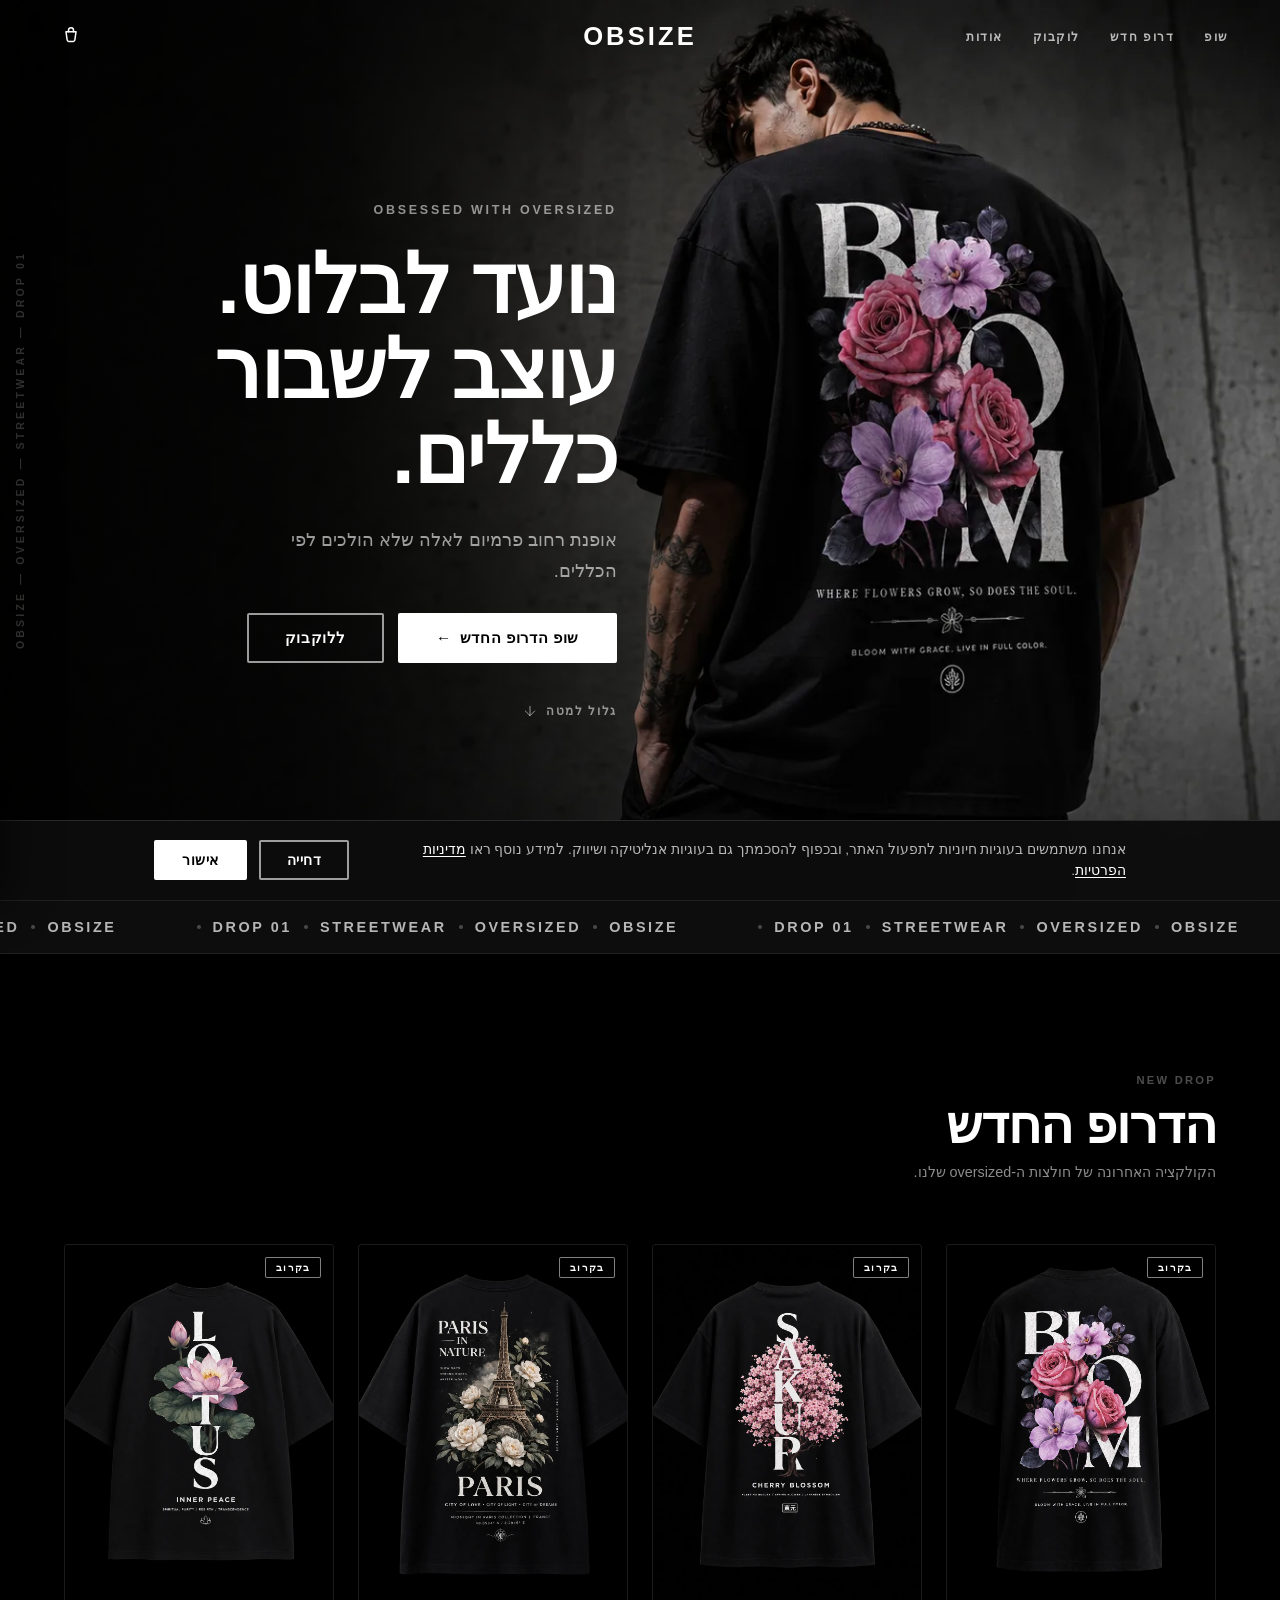
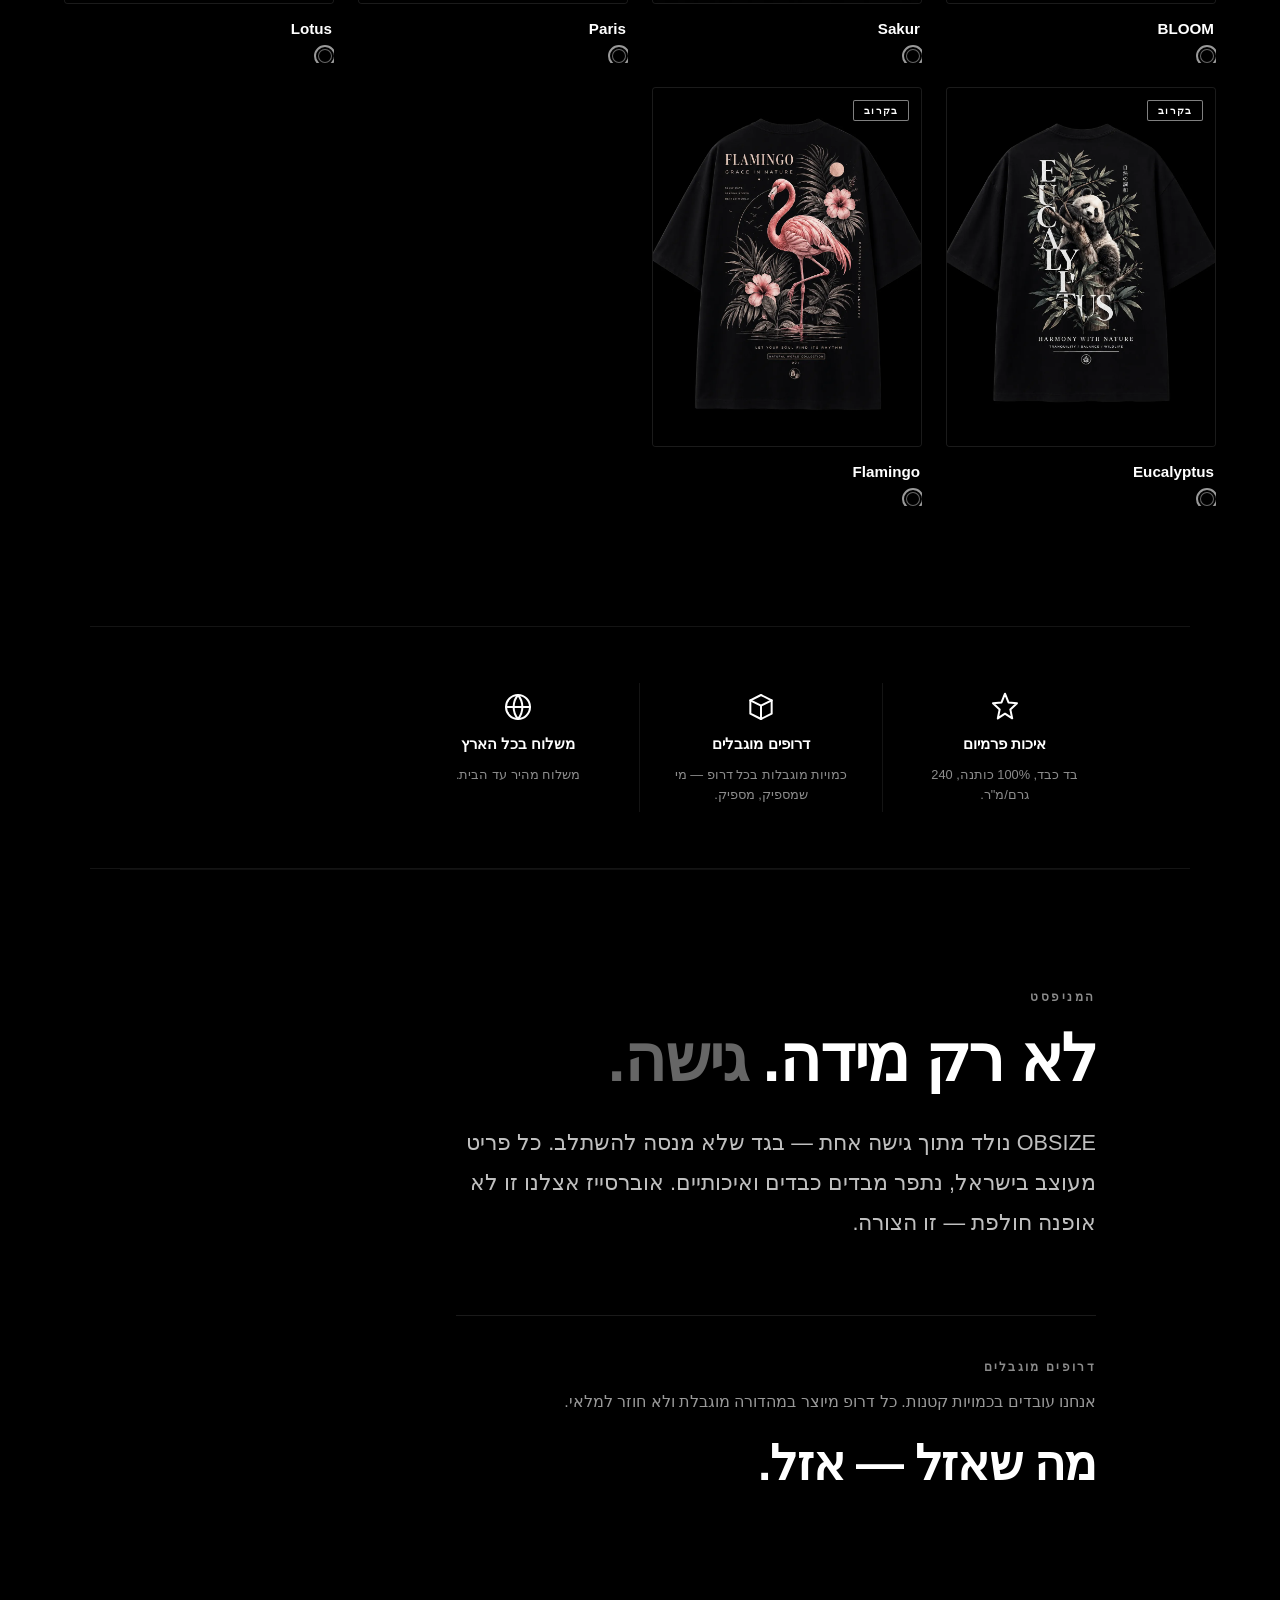
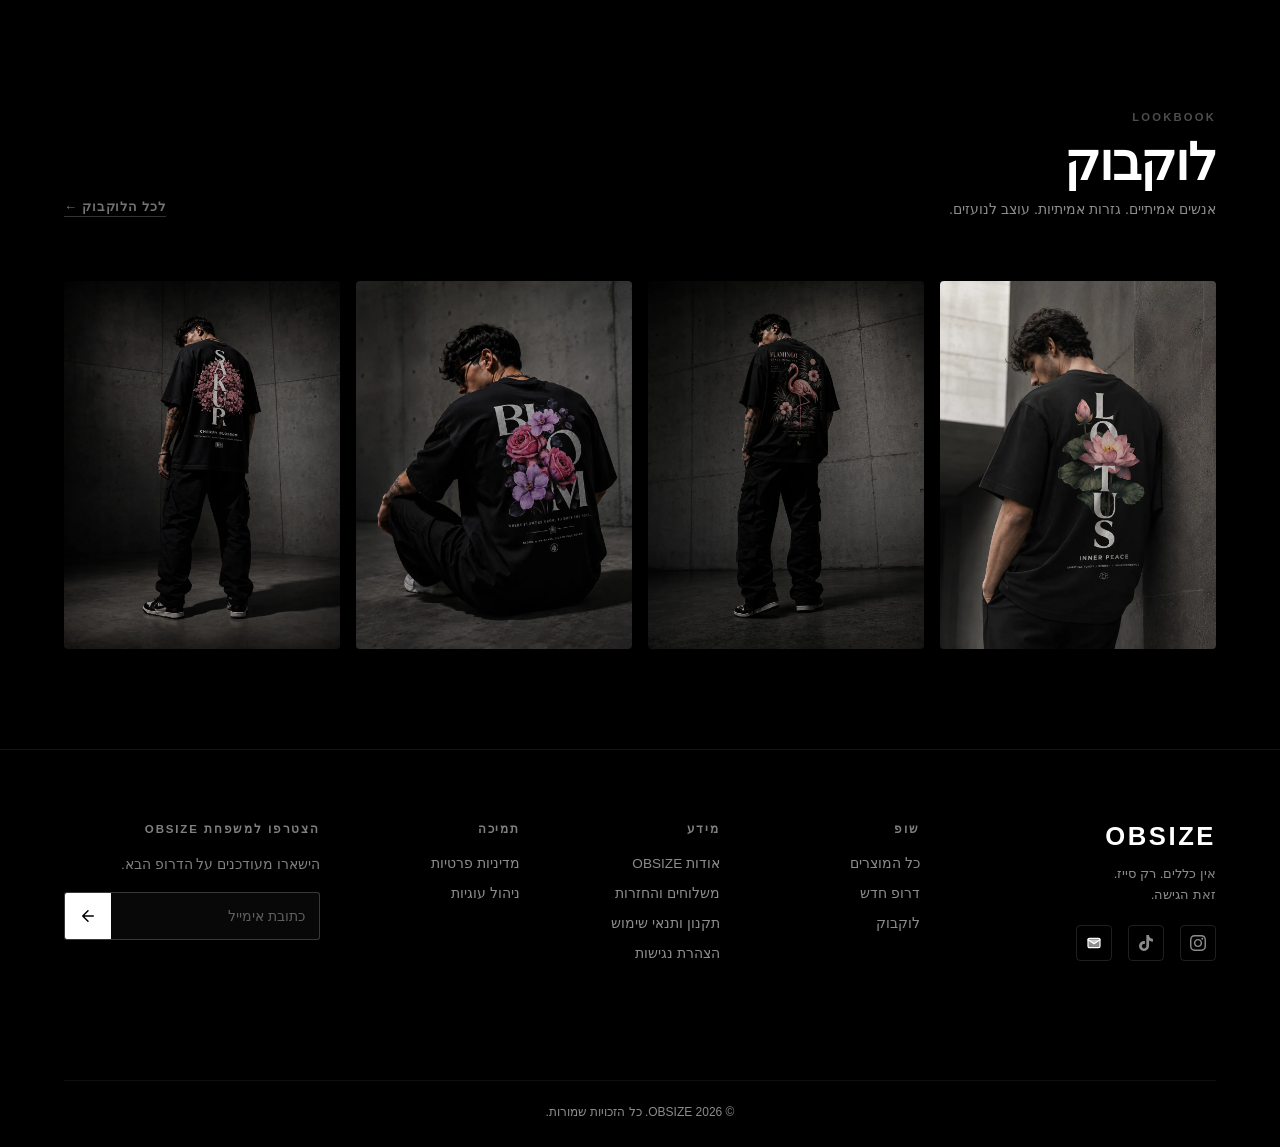
==== commit ee72658c: "chore: remove checkout from published site, revive newsletter There is no payment integration, so th" ====
--- a/index.html
+++ b/index.html
@@ -3,7 +3,7 @@
 <head>
   <meta charset="UTF-8" />
   <meta name="viewport" content="width=device-width, initial-scale=1.0" />
-  <meta http-equiv="Content-Security-Policy" content="default-src 'self'; script-src 'self' https://static.cloudflareinsights.com https://www.googletagmanager.com https://connect.facebook.net; style-src 'self' 'unsafe-inline' https://fonts.googleapis.com; font-src 'self' https://fonts.gstatic.com; img-src 'self' data: https://www.google-analytics.com https://www.googletagmanager.com https://www.facebook.com https://connect.facebook.net; connect-src 'self' https://cloudflareinsights.com https://www.google-analytics.com https://region1.google-analytics.com https://www.googletagmanager.com https://connect.facebook.net https://www.facebook.com; object-src 'none'; base-uri 'self'; form-action 'self'; upgrade-insecure-requests" />
+  <meta http-equiv="Content-Security-Policy" content="default-src 'self'; script-src 'self' https://static.cloudflareinsights.com https://web3forms.com https://hcaptcha.com https://*.hcaptcha.com https://www.googletagmanager.com https://connect.facebook.net; style-src 'self' 'unsafe-inline' https://fonts.googleapis.com https://hcaptcha.com https://*.hcaptcha.com; frame-src https://hcaptcha.com https://*.hcaptcha.com; font-src 'self' https://fonts.gstatic.com; img-src 'self' data: https://www.google-analytics.com https://www.googletagmanager.com https://www.facebook.com https://connect.facebook.net; connect-src 'self' https://cloudflareinsights.com https://api.web3forms.com https://hcaptcha.com https://*.hcaptcha.com https://www.google-analytics.com https://region1.google-analytics.com https://www.googletagmanager.com https://connect.facebook.net https://www.facebook.com; object-src 'none'; base-uri 'self'; form-action 'self'; upgrade-insecure-requests" />
   <meta name="referrer" content="strict-origin-when-cross-origin" />
   <title>OBSIZE — פחות רעש. יותר סטייל.</title>
   <meta name="description" content="חולצות oversized פרמיום מישראל. בד כותנה כבד, גזרה drop shoulder, עיצוב מינימליסטי. משלוח מהיר תוך 48 שעות." />
@@ -125,13 +125,6 @@
     </div>
 
     <div class="hero-side" aria-hidden="true">OBSIZE — OVERSIZED — STREETWEAR — DROP 01</div>
-    <div class="benefit reveal reveal-delay-4">
-      <div class="benefit-icon">
-        <svg viewBox="0 0 24 24" fill="none" stroke="currentColor" stroke-width="1.5" stroke-linecap="round" stroke-linejoin="round" aria-hidden="true"><path d="M12 2l8 3v6c0 5-3.4 8.5-8 11-4.6-2.5-8-6-8-11V5l8-3z"/><path d="M9 12l2 2 4-4"/></svg>
-      </div>
-      <h3 class="benefit-title">תשלום מאובטח</h3>
-      <p class="benefit-text">קנייה בטוחה ומוצפנת מקצה לקצה.</p>
-    </div>
   </section>
 
   <!-- ─── MARQUEE ─── -->
@@ -288,14 +281,19 @@
         </ul>
       </div>
 
-      <div class="footer-newsletter">
+      <div class="footer-newsletter" id="newsletter">
         <p class="footer-col-title">הצטרפו למשפחת OBSIZE</p>
         <p class="newsletter-sub">הישארו מעודכנים על הדרופ הבא.</p>
-        <form class="newsletter-form" id="newsletterForm" novalidate>
-          <input type="email" id="newsletterEmail" name="email" required placeholder="כתובת אימייל" aria-label="כתובת אימייל" />
-          <button type="submit" class="newsletter-btn" aria-label="הרשמה לניוזלטר">
-            <svg viewBox="0 0 24 24" fill="none" stroke="currentColor" stroke-width="2" stroke-linecap="round" stroke-linejoin="round" aria-hidden="true"><path d="M19 12H5M12 5l-7 7 7 7"/></svg>
-          </button>
+        <!-- The <form> is the wrapper so the hCaptcha token field sits inside it;
+             .newsletter-form stays the bordered input row it has always been. -->
+        <form id="newsletterForm" novalidate>
+          <div class="newsletter-form">
+            <input type="email" id="newsletterEmail" name="email" required placeholder="כתובת אימייל" aria-label="כתובת אימייל" />
+            <button type="submit" class="newsletter-btn" aria-label="הרשמה לניוזלטר">
+              <svg viewBox="0 0 24 24" fill="none" stroke="currentColor" stroke-width="2" stroke-linecap="round" stroke-linejoin="round" aria-hidden="true"><path d="M19 12H5M12 5l-7 7 7 7"/></svg>
+            </button>
+          </div>
+          <div class="h-captcha newsletter-captcha" data-captcha="true"></div>
         </form>
         <p class="newsletter-msg" id="newsletterMsg" role="status" aria-live="polite" hidden></p>
       </div>
@@ -325,11 +323,13 @@
         <strong id="cartTotal">₪0</strong>
       </div>
       <p class="cart-shipping-note">משלוח יחושב בצ׳קאאוט</p>
-      <button class="btn btn-primary cart-checkout" id="cartCheckout">למעבר לתשלום</button>
+      <button class="btn btn-primary cart-checkout" id="cartCheckout">הרשמה לדרופ</button>
     </footer>
   </aside>
 
   <!-- ─── JS ─── -->
+  <!-- hCaptcha renderer (Web3Forms) — renders the newsletter widget -->
+  <script src="https://web3forms.com/client/script.js" async defer></script>
   <script src="analytics.js?v=41"></script>
   <script src="consent.js?v=41"></script>
   <script src="products.js?v=41"></script>
--- a/styles.css
+++ b/styles.css
@@ -2311,6 +2311,11 @@
     .newsletter-btn svg { width: 18px; height: 18px; }
     .newsletter-btn:hover { background: var(--gray-200); }
     .newsletter-btn:disabled { opacity: 0.6; cursor: default; }
+    /* hCaptcha under the newsletter row. The widget is a fixed 303px, so cap it
+       to the footer column width rather than letting it force a scrollbar. */
+    .newsletter-captcha { margin-top: 12px; min-height: 78px; }
+    .newsletter-captcha iframe { max-width: 100%; }
+
     .newsletter-msg {
       margin-top: 10px;
       font-size: 0.8rem;
